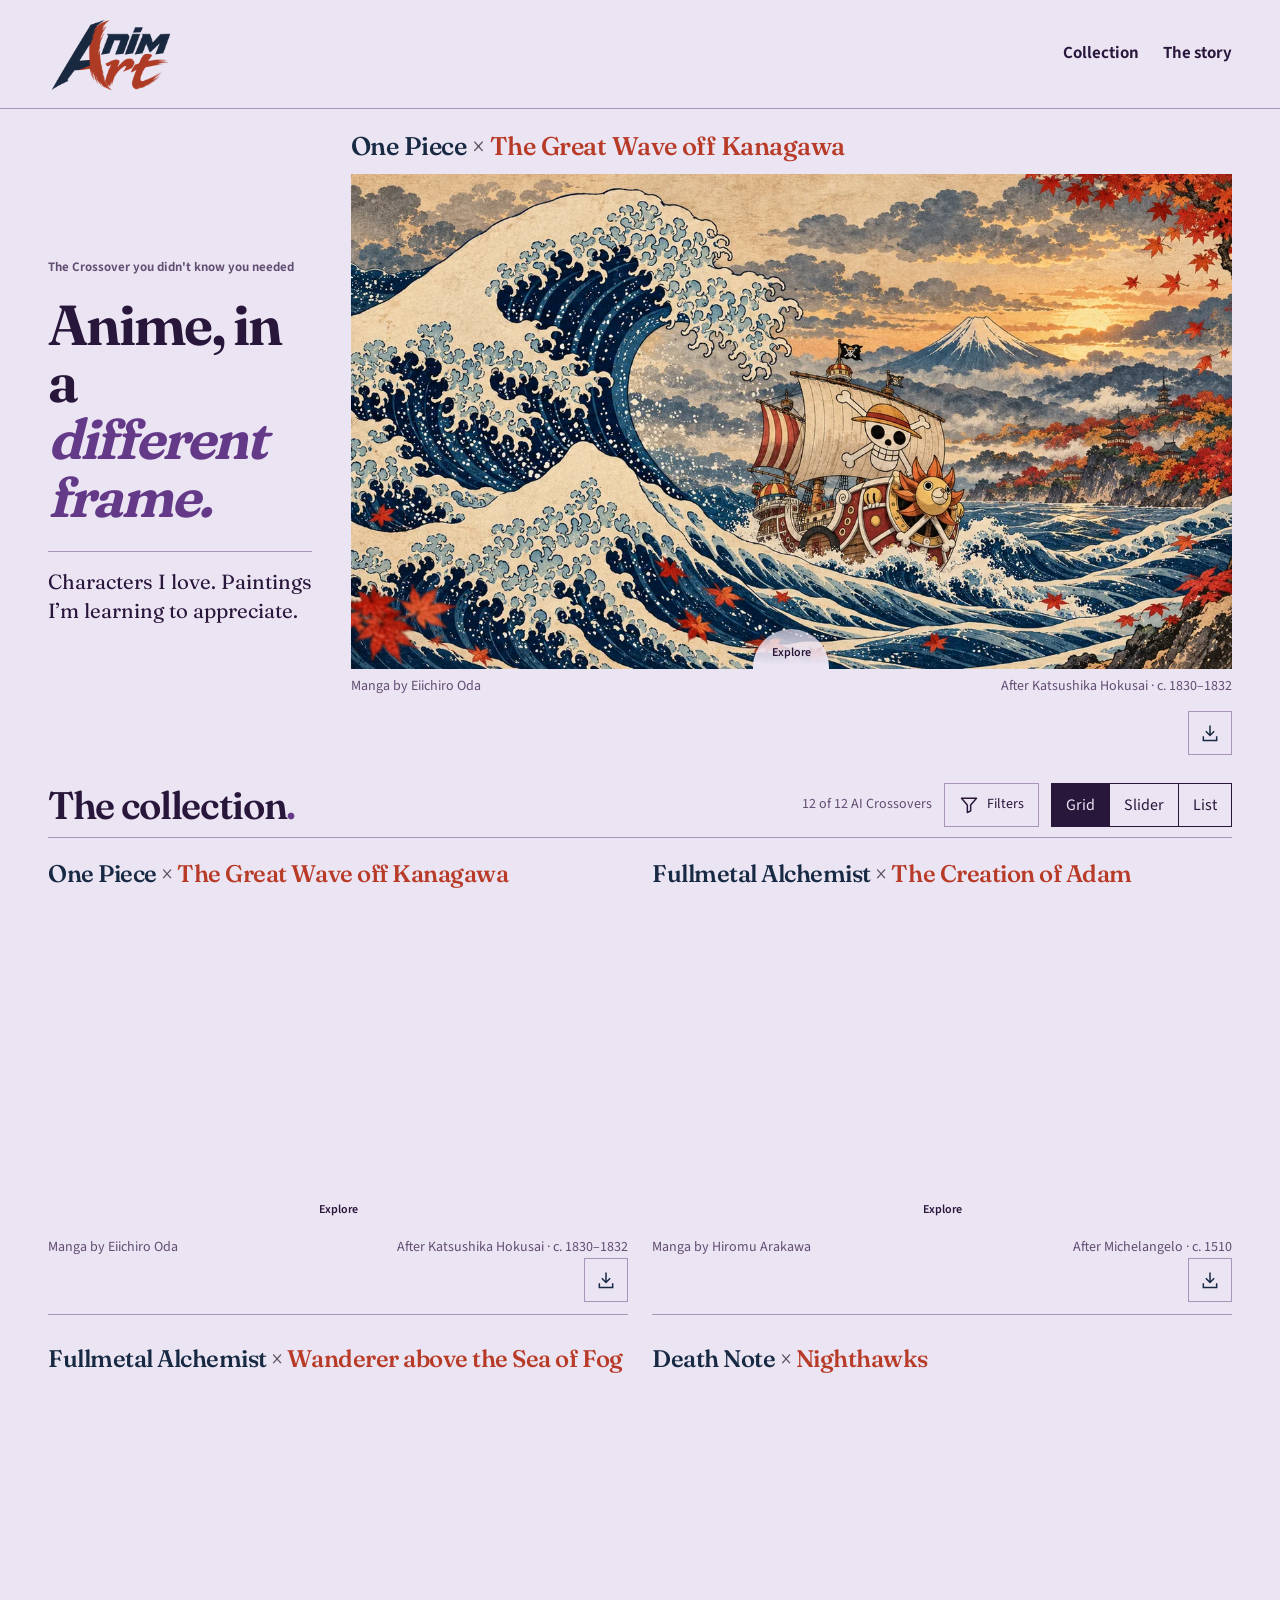
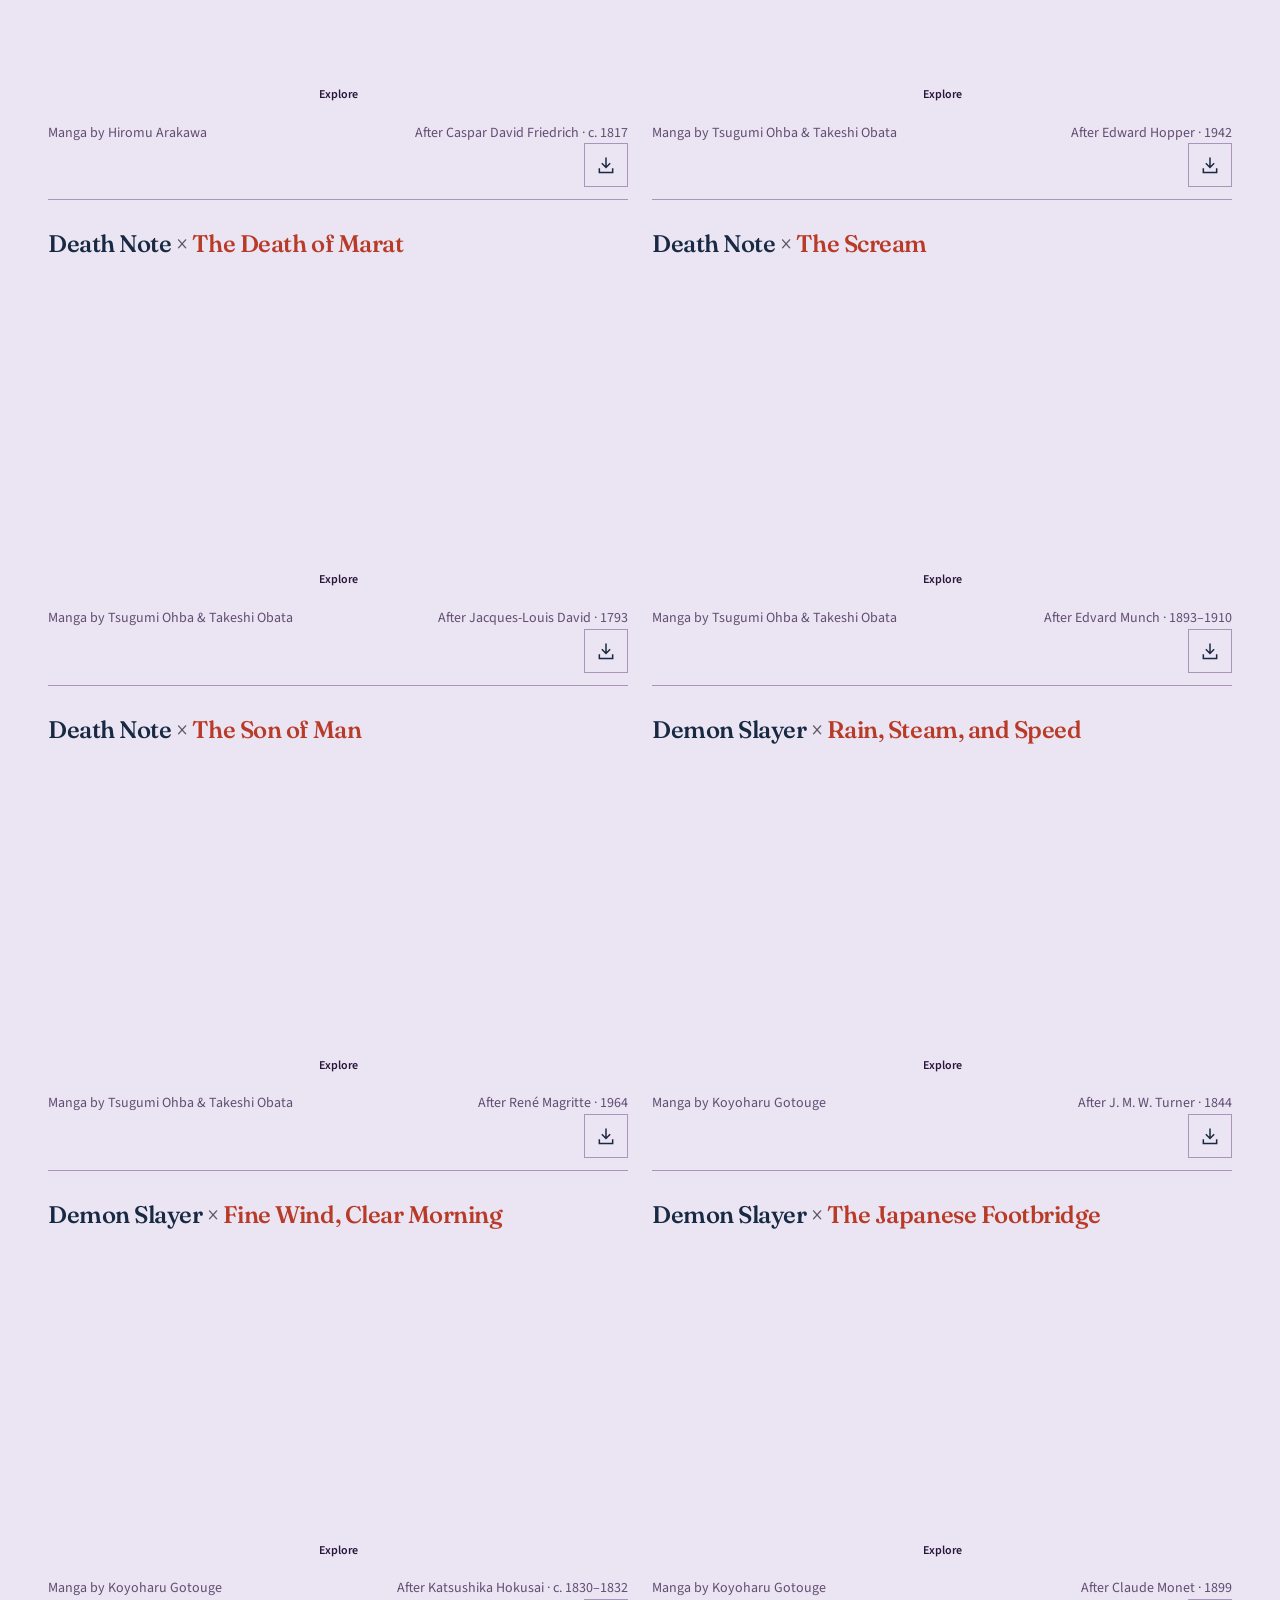
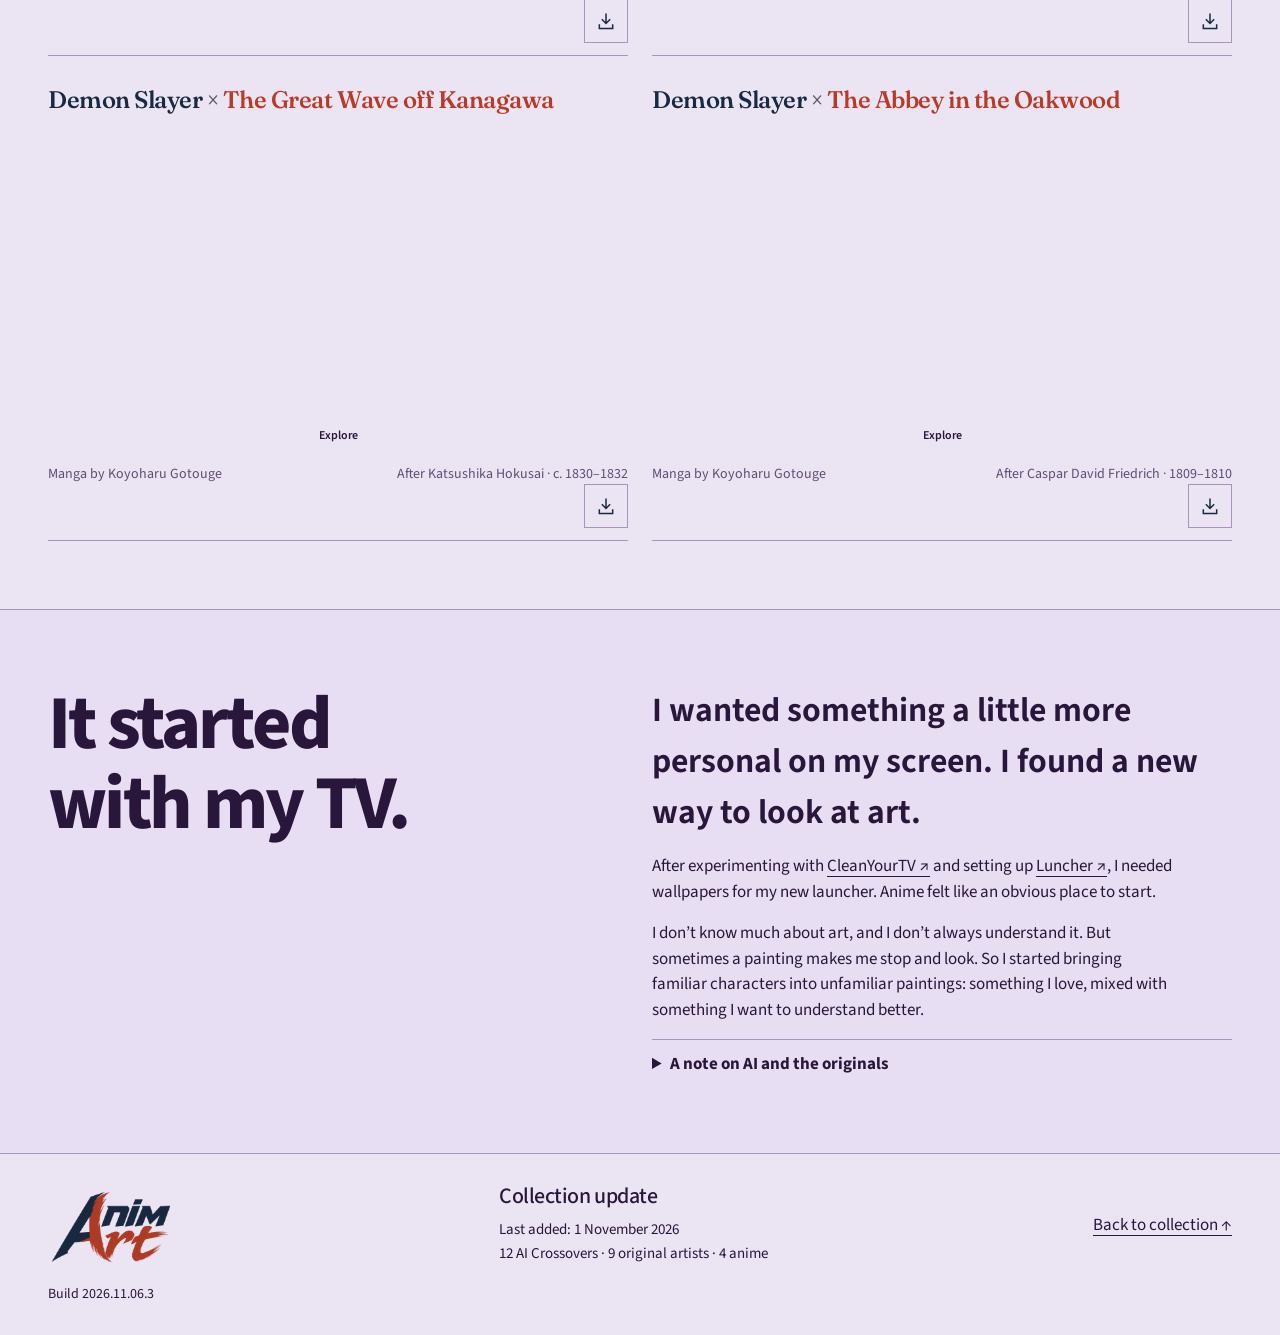
==== index.html @ 186dc038 "Add manga creator credits and unify crossover titles" ====
<!doctype html>
<html lang="en">
<meta charset="utf-8">
<meta name="viewport" content="width=device-width,initial-scale=1">
<title>Animart — Anime, in a different frame</title>
<script src="scripts/featured.js?v=2026.11.06.3"></script>
<link rel="stylesheet" href="vendor/bootstrap.min.css">
<link rel="stylesheet" href="styles/site.css?v=2026.11.06.3">
<link rel="icon" href="favicon.svg">
<meta name="theme-color" content="#29163b">
<meta name="description" content="Anime meets art: a personal collection of AI Crossovers for TV wallpapers, with original artwork comparisons and generation prompts.">
<body>
<a class="skip-link" href="#collection">Skip to collection</a>
<header class="container-fluid px-4 px-lg-5">
<a class="brand" href="#" aria-label="Animart home"><img class="brand-logo" src="Assets/branding/animart-on-light-v1.png" width="1536" height="1024" alt="Animart"></a>
<nav class="d-flex gap-4" aria-label="Main navigation">
<a href="#collection">Collection</a>
<a href="#story">The story</a>
</nav>
</header>
<main>
<section class="opening container-fluid px-4 px-lg-5" aria-labelledby="archive-title">
<div class="archive-intro">
<div>
<p class="archive-kicker">The Crossover you didn't know you needed</p>
<h1 id="archive-title">Anime, in a<br><em>different frame.</em></h1>
</div>
<p class="archive-note">Characters I love. Paintings I’m learning to appreciate.</p>
</div>
<div id="featured"></div>
</section>
<section id="collection" class="collection container-fluid px-4 px-lg-5">
<div class="collection-heading d-flex justify-content-between align-items-end flex-wrap gap-3">
<h2>The collection<span>.</span>
</h2>
<div class="gallery-toolbar d-flex justify-content-between align-items-center flex-wrap gap-3">
<p id="count" role="status" class="m-0">Loading the collection…</p>
<button class="btn btn-outline-dark" id="clear-filters" type="button" hidden>Clear filters</button>
<button type="button" class="btn mobile-filter-toggle" aria-expanded="false" aria-controls="gallery-filters" aria-label="Search and filter the collection"><svg width="20" height="20" viewBox="0 0 24 24" fill="none" stroke="currentColor" stroke-width="1.8" stroke-linecap="round" stroke-linejoin="round" aria-hidden="true"><path d="M3 4h18l-7 8v7l-4 2v-9z"/></svg><span class="filter-label">Filters</span></button>
<div class="btn-group view-switch" role="group" aria-label="Gallery view">
<button class="btn" type="button" data-view="grid" aria-pressed="true">Grid</button>
<button class="btn" type="button" data-view="slider" aria-pressed="false">Slider</button>
<button class="btn" type="button" data-view="list" aria-pressed="false">List</button>
</div>
</div>

</div>

<form id="gallery-filters" class="row g-3 filter-row" onsubmit="return false">
<div class="col-md-7">
<label class="form-label" for="search">Search the collection</label>
<input class="form-control" id="search" type="search" placeholder="A character, a painting, a feeling…">
</div>
<div class="col-md-5">
<label class="form-label" for="anime">Anime</label>
<select id="anime" class="form-select">
<option value="">All anime</option>
<option>Death Note</option>
<option>Demon Slayer</option>
<option>Fullmetal Alchemist</option>
<option>One Piece</option>
</select>
</div>
<details class="col-12 additional-filters">
<summary>More filters</summary>
<div class="row g-3 mt-1">
<div class="col-md-6">
<label class="form-label" for="artist">Artist</label>
<select class="form-select" id="artist">
<option value="">All artists</option>
</select>
</div>
<div class="col-md-6">
<label class="form-label" for="artwork">Original artwork</label>
<select class="form-select" id="artwork">
<option value="">All original artworks</option>
</select>
</div>
</div>
</details>
</form>
<div id="load-error" role="alert" hidden>
<p>The collection couldn’t load. Please try again.</p>
<button class="btn btn-outline-dark" id="retry" type="button">Try again</button>
</div>
<div id="pieces">
</div>
<noscript>
<p>Enable JavaScript to browse the collection, or <a href="Assets/">browse wallpaper files</a>.</p>
</noscript>
</section>
<section id="story" class="container-fluid px-4 px-lg-5 story">
<div class="row g-4">
<h2 class="col-lg-6">It started<br>with my TV.</h2>
<div class="col-lg-6" id="about">
<p class="lead">I wanted something a little more personal on my screen. I found a new way to look at art.</p>
          <p>After experimenting with <a href="https://cleanyour.tv/" target="_blank" rel="noopener noreferrer">CleanYourTV ↗</a> and setting up <a href="https://github.com/CVasilakis/luncher" target="_blank" rel="noopener noreferrer">Luncher ↗</a>, I needed wallpapers for my new launcher. Anime felt like an obvious place to start.</p>
          <p>I don’t know much about art, and I don’t always understand it. But sometimes a painting makes me stop and look. So I started bringing familiar characters into unfamiliar paintings: something I love, mixed with something I want to understand better.</p>
          <details>
<summary>A note on AI and the originals</summary>
<p>These wallpapers are AI-generated personal experiments. Using AI to reinterpret human-made art is controversial, and I don’t want to gloss over that. The original artworks and the people behind them are part of the story here, with credits and links to learn more.</p>
<p>This is an unofficial fan project. It isn’t affiliated with the artists’ estates, museums, anime creators, or rights holders. Image credits and source information are included with each piece.</p>
</details>
</div>
</div>
</section>
</main>
<footer class="container-fluid px-4 px-lg-5 d-flex justify-content-between flex-wrap gap-3">
<span class="brand"><img class="brand-logo" src="Assets/branding/animart-on-light-v1.png" width="1536" height="1024" alt="Animart"></span>
<section class="collection-update" aria-labelledby="collection-update-title" hidden>
<h2 id="collection-update-title">Collection update</h2>
<p id="last-added"></p>
<p id="collection-totals"></p>
</section>
<a href="#collection">Back to collection ↑</a>
<p id="site-build" class="w-100" hidden></p>
</footer>
<dialog id="crossover-dialog" aria-labelledby="crossover-title">
<div class="detail-toolbar">
<span>AI Crossover details</span>
<button class="btn" id="close-crossover" aria-label="Close AI Crossover details">Close ×</button>
</div>
<div id="crossover-content">
</div>
</dialog>
<script src="scripts/gallery.js?v=2026.11.06.3">
</script>
</body>
</html>
---- styles/site.css ----
@font-face{font-family:Fraunces;src:url(../fonts/fraunces.ttf);font-weight:100 900;font-display:swap}@font-face{font-family:Source;src:url(../fonts/source-sans-3.ttf);font-weight:200 900;font-display:swap}
:root{--paper:#ebe4f3;--ink:#29163b;--red:#633988;--bs-body-bg:var(--paper);--bs-body-color:var(--ink);--bs-body-font-family:Source,sans-serif}body{font-size:17px}a{color:inherit;text-underline-offset:5px}img{max-width:100%;display:block}::selection{background:var(--red);color:white}:focus-visible{outline:3px solid #633988;outline-offset:5px}.preview-note{background:var(--paper);padding:8px 24px;font-size:12px;letter-spacing:.08em;display:flex;justify-content:space-between}.preview-note a{letter-spacing:0}header{display:flex;justify-content:space-between;align-items:center;padding-block:22px;background:var(--ink);color:var(--paper);border-bottom:1px solid #89749d}.brand{font:650 43px/1 Source,sans-serif;text-decoration:none;letter-spacing:-.03em}.brand span{color:#e1c4ff}nav a{text-decoration:none;padding-block:10px}.opening{background:var(--ink);color:var(--paper);padding:48px 0 46px}h1,h2,h3{font-family:Source,sans-serif;font-weight:500;letter-spacing:-.035em}h1{font-size:clamp(44px,6.2vw,88px);line-height:.98;margin:0}h1 em{font-style:normal;color:#e1c4ff;font-variation-settings:'SOFT' 70,'WONK' 1}.title-row{margin-bottom:36px}.intro{max-width:340px;padding-bottom:6px}.intro p{font-size:20px;line-height:1.4}.browse{display:inline-flex;gap:40px;border-bottom:1px solid #baa7cd;text-decoration:none;padding-block:10px}.feature-image{width:100%;aspect-ratio:16/9;object-fit:contain}.opening figcaption{padding-top:13px;font-size:14px}.opening figcaption span:last-child{color:#dacbe8}.source img{width:100%;max-width:230px}.source-title{font:500 27px/1.1 Source,sans-serif;margin:20px 0 15px}.source p:not(.source-title){font-size:14px}.source p span{color:#dacbe8}.source a{font-size:15px}h2{font-size:clamp(34px,4.4vw,60px);line-height:1.05;margin:0}h2 span{color:var(--red)}.collection{padding-block:68px}.filter-row{margin-top:25px;padding-block:22px;border-block:1px solid #a995bb}.form-control,.form-select{border:1px solid #a995bb;border-radius:0;background-color:transparent;min-height:48px;font-size:17px}.form-label{font-size:14px}.piece{display:block;text-decoration:none}.piece img{aspect-ratio:16/9;width:100%;object-fit:contain}.piece h3{font-size:30px;margin:8px 0}.piece p{margin:0;font-size:15px}.piece .anime{color:var(--red);margin-top:17px;font-weight:600}.piece:hover h3{text-decoration:underline}.piece small{display:block;margin-top:12px}.detail{background:#e8def3;padding-block:65px}.detail h2{font-size:clamp(36px,4.5vw,62px)}.detail .btn{border-radius:0;background:var(--red);color:#fff;padding:15px 24px;font-size:17px}.download small{display:block;font-size:13px;margin-top:5px}.original-stage,.crossover-stage{height:340px;display:flex;align-items:center;justify-content:center}.original-stage{background:#ded1ed;padding:20px}.original-stage img{max-height:100%;object-fit:contain}.crossover-stage img{width:100%;max-height:100%;object-fit:contain}figcaption{font-size:14px;padding-top:12px}.detail h3{font-size:28px}.detail p{max-width:65ch}.credit{font-size:13px;margin-top:30px}.story{padding-block:75px}.story .lead{font:400 28px/1.4 Source,sans-serif}footer{border-top:1px solid #a995bb;padding-block:30px;align-items:center}footer p{margin:0;font-size:14px}html{scroll-behavior:smooth}@media(max-width:767px){.preview-note{font-size:10px;padding-inline:24px}.brand{font-size:33px}nav{font-size:15px}.opening{padding-top:28px}.title-row{margin-bottom:25px}.intro{max-width:none}.intro p{font-size:17px;margin-bottom:5px}.source{display:grid;grid-template-columns:110px 1fr;column-gap:20px}.source img{grid-row:1/4}.source-title{font-size:23px;margin:0 0 8px}.source p:not(.source-title){margin-bottom:8px}.opening figcaption{font-size:12px}.collection,.detail{padding-block:42px}.collection>div>p{font-size:14px;margin:0}.piece h3{font-size:27px}.original-stage,.crossover-stage{height:auto;min-height:0}.original-stage img{max-height:230px}.detail h2{margin-bottom:15px}.story{padding-block:45px}.story .lead{font-size:25px}.filter-row{padding-block:15px}.opening .intro .browse{padding-block:7px}}@media(prefers-reduced-motion:reduce){html{scroll-behavior:auto}}
/* Gallery-first layout: three genuinely different browsing modes. */
.opening{padding-block:32px}.title-row{margin-bottom:0}h1{font-size:clamp(40px,4.5vw,64px)}.collection{padding-top:38px}.collection h2{font-size:38px}.filter-row{margin-top:18px;padding-block:16px}.gallery-toolbar{padding-block:18px}.view-switch .btn{border:1px solid var(--ink);border-radius:0;min-height:44px;padding-inline:22px;color:var(--ink)}.view-switch .btn[aria-pressed=true]{background:var(--ink);color:var(--paper)}.view-switch .btn:hover{background:#e8def3;color:var(--ink)}.slider-stage{display:grid;grid-template-columns:minmax(0,3fr) minmax(230px,1fr);gap:30px}.slider-art{min-width:0;background:var(--ink);color:var(--paper);align-self:start}.slider-art>a{display:block}.slider-art img{width:100%;aspect-ratio:16/9;object-fit:contain}.slide-navigation{display:flex;justify-content:space-between;align-items:center;padding:10px 18px}.slide-navigation p{margin:0;font-variant-numeric:tabular-nums}.slide-navigation .btn{color:var(--paper);font-size:24px;min-width:48px;min-height:48px;border:1px solid #89749d;border-radius:0}.slider-caption .anime{color:var(--red);font-weight:600;margin-bottom:8px}.slider-caption h3{font-size:32px}.slider-caption>p{font-size:15px}.source-reference{display:flex;align-items:center;gap:15px;border-top:1px solid #a995bb;padding-top:16px;margin-block:20px}.source-reference img{width:100px;max-height:85px;object-fit:contain}.source-reference figcaption{font-size:13px;padding:0}.slide-download{background:var(--red);color:white;border-radius:0;padding:12px 18px;display:block}.slide-download:hover{background:var(--ink);color:white}.slide-details{display:block;font-size:14px;padding-top:15px}.gallery-grid .piece h3{font-size:26px}.list-piece{display:grid;grid-template-columns:230px minmax(0,1fr) 180px;gap:28px;padding-block:25px;border-top:1px solid #a995bb;align-items:center}.list-image img{width:100%;aspect-ratio:16/9;object-fit:contain}.list-copy .anime{color:var(--red);margin-bottom:6px;font-size:15px;font-weight:600}.list-copy h3{font-size:30px;margin-bottom:8px}.list-copy p{font-size:15px;margin-bottom:4px}.list-description{max-width:70ch}.list-action{display:flex;flex-direction:column;gap:12px;font-size:15px}.gallery-empty{padding:45px 0}.detail{margin-top:0}@media(max-width:991px){.slider-stage{grid-template-columns:minmax(0,1fr)}.slider-caption{display:grid;grid-template-columns:1fr 1fr;gap:8px 24px}.slider-caption>h3,.slider-caption>.anime,.slider-caption>p{grid-column:1}.slider-caption .source-reference{grid-column:2;grid-row:1/5;align-self:start;margin-top:0}.slider-caption .slide-download{grid-column:1}.slider-caption .slide-details{grid-column:2;align-self:center}.list-piece{grid-template-columns:180px minmax(0,1fr)}.list-action{grid-column:2;flex-direction:row}.intro{max-width:none}}@media(max-width:575px){.opening{padding-block:25px}.intro p{display:none}.intro .browse{display:none}.title-row{--bs-gutter-y:0}.collection{padding-top:28px}.collection h2{font-size:32px}.view-switch{width:100%;display:flex}.view-switch .btn{flex:1}.slider-stage{gap:20px}.slide-navigation{padding:8px 12px}.slide-navigation p{font-size:14px}.slider-caption{display:block}.slider-caption h3{font-size:29px}.source-reference{margin-block:15px!important}.slide-description{display:none}.list-piece{grid-template-columns:100px minmax(0,1fr);gap:14px;align-items:start}.list-copy h3{font-size:22px}.list-copy p{font-size:13px}.list-description{display:none}.list-action{grid-column:1/-1;justify-content:space-between;font-size:14px}.list-image{padding-top:4px}.gallery-grid .piece h3{font-size:28px}}
/* Phone gallery: a single image-led feed; metadata lives in AI Crossover details. */
.mobile-filter-toggle{display:none}.story,footer{background:var(--ink);color:var(--paper)}.story{border-top:0}footer{border-color:#89749d}footer .brand{color:var(--paper)}.story a,footer a{color:var(--paper)}.story :focus-visible,footer :focus-visible{outline-color:#e1c4ff}.gallery-mobile{display:grid;gap:22px}.mobile-crossover{display:block;text-decoration:none}.mobile-crossover img{width:100%;aspect-ratio:16/9;object-fit:contain}.mobile-caption{display:flex;justify-content:space-between;gap:12px;padding:9px 12px 0;font-size:14px;line-height:1.4}.mobile-crossover:hover .mobile-caption{text-decoration:underline}
@media(max-width:767px){
 .view-switch{display:none!important}.mobile-filter-toggle{display:inline-flex;align-items:center;min-height:44px;border:1px solid var(--ink);border-radius:0;margin-top:16px;padding-inline:14px;font-size:15px}.filter-row{display:none}.filter-row.is-open{display:flex}.gallery-toolbar{padding-block:12px;font-size:13px}.collection{padding-inline:16px!important;padding-block:24px 38px}.collection>div:first-child>p{display:none}.collection h2{font-size:30px}.gallery-mobile{margin-inline:-16px}.opening{padding-block:18px}.opening h1{font-size:36px}.opening .intro{display:none}.title-row{--bs-gutter-y:0}.story{padding-block:38px}.story h2{font-size:36px}.story .lead{font-size:23px}footer{padding-block:26px}
}
#crossover-dialog{width:min(1120px,calc(100% - 40px));max-height:calc(100dvh - 40px);padding:0 32px 32px;border:0;background:var(--paper);color:var(--ink)}#crossover-dialog::backdrop{background:rgb(28 15 42 / .78)}.detail-toolbar{position:sticky;top:0;z-index:2;background:var(--paper);display:flex;justify-content:space-between;align-items:center;padding:14px 0;border-bottom:1px solid #a995bb;margin-bottom:24px}.detail-toolbar .btn{min-height:44px;color:var(--ink)}#crossover-title{font-size:clamp(32px,4vw,52px);margin-bottom:14px}.slide-download small{display:block;font-size:13px;margin-top:5px}.compare-switch .btn{border:1px solid var(--ink);border-radius:0;color:var(--ink);min-height:44px;padding-inline:22px}.compare-switch .btn[aria-pressed=true]{background:var(--ink);color:var(--paper)}.art-comparison{display:grid;grid-template-columns:1fr 1fr;gap:24px}.art-comparison figure{min-width:0;margin:0}.art-comparison img{width:100%;height:320px;object-fit:contain;background:#e8def3}.art-comparison[data-mode=original],.art-comparison[data-mode=crossover]{grid-template-columns:1fr}.art-comparison[data-mode=original] [data-image=crossover],.art-comparison[data-mode=crossover] [data-image=original]{display:none}.art-comparison:not([data-mode=both]) img{height:min(55vh,540px)}.prompt-section,.file-options{border-block-start:1px solid #a995bb;padding-block:20px;margin-top:22px}.prompt-section summary{font:500 28px Source,sans-serif}.prompt-section summary,.file-options summary{cursor:pointer;min-height:44px}.prompt-section p{margin-top:16px;max-width:70ch}.prompt-text{white-space:pre-wrap;overflow-wrap:anywhere;line-height:1.7}.crossover-credits{margin-top:28px;border-top:1px solid #a995bb;padding-top:24px;font-size:14px}.crossover-credits h3{font-size:24px}body:has(#crossover-dialog[open]){overflow:hidden}@media(max-width:767px){#crossover-dialog{width:100%;max-height:100dvh;height:100dvh;margin:0;padding:0 16px 28px}.art-comparison{grid-template-columns:1fr;gap:18px}.art-comparison img{height:auto;max-height:40vh}.compare-switch{display:flex}.compare-switch .btn{flex:1;padding-inline:12px}.art-comparison:not([data-mode=both]) img{height:auto;max-height:55vh}}
@media(max-width:767px){#crossover-dialog{max-width:100%;max-height:100dvh;box-sizing:border-box}}
.comparison-controls{display:flex;flex-wrap:wrap;align-items:center;gap:16px 24px}.comparison-range{flex:1;min-width:180px;max-width:500px}.comparison-range input{min-height:44px;margin:0}.comparison-range input::-webkit-slider-thumb{background:var(--red)}.comparison-range input::-moz-range-thumb{background:var(--red)}.comparison-labels{display:flex;justify-content:space-between;font-size:14px}.comparison-controls>p{flex-basis:100%;font-size:14px;margin:0}.comparison-controls>.btn{min-height:44px;border-radius:0}.expand-comparison{display:block;width:100%;border:0;padding:0;background:transparent;cursor:zoom-in}.art-comparison:not([data-mode=both]) .expand-comparison{cursor:zoom-out}.expand-comparison:focus-visible{outline:3px solid var(--red);outline-offset:4px}@media(max-width:575px){.comparison-controls{gap:12px}.comparison-range{max-width:none;flex-basis:100%}}
.art-comparison{overflow:hidden}.comparison-controls .compare-switch{margin:0}.art-comparison img{transform-origin:center center}
.mobile-wipe{display:none;--reveal:50%}.wipe-frame{position:relative;aspect-ratio:4/3;background:#e8def3;isolation:isolate;overflow:hidden;touch-action:none;user-select:none;-webkit-user-select:none;cursor:ew-resize}.wipe-frame>img,.wipe-overlay,.wipe-overlay img{position:absolute;inset:0;width:100%;height:100%;object-fit:contain}.wipe-overlay{background:#e8def3;clip-path:inset(0 0 0 calc(100% - var(--reveal)))}.wipe-label{position:absolute;top:10px;background:var(--ink);color:var(--paper);padding:5px 10px;font-size:12px;pointer-events:none}.original-label{left:10px}.crossover-label{right:10px}.wipe-divider{position:absolute;left:calc(100% - var(--reveal));top:0;bottom:0;border-left:2px solid var(--paper);pointer-events:none}.wipe-divider>span{position:absolute;bottom:14px;left:-23px;width:44px;height:44px;display:grid;place-items:center;border-radius:50%;background:var(--paper);color:var(--ink);font-size:23px;box-shadow:0 2px 8px #29163b55}.wipe-input{position:absolute;inset:0;width:100%;height:100%;margin:0;opacity:0;cursor:ew-resize;direction:rtl;pointer-events:none}.wipe-frame:focus-within{outline:3px solid var(--red);outline-offset:3px}.mobile-wipe>p{font-size:13px;margin:12px 0 0}@media(max-width:767px){.has-mobile-wipe .comparison-controls,.has-mobile-wipe .art-comparison{display:none}.has-mobile-wipe .mobile-wipe{display:block;margin-block:24px}}

.skip-link{position:absolute;top:-100px;left:16px;z-index:10;background:var(--paper);color:var(--ink);padding:12px}.skip-link:focus{top:12px}.additional-filters summary{cursor:pointer;font-size:14px;min-height:44px;padding-block:10px}

.brand-logo{width:126px;height:auto}header .brand{display:block;flex-shrink:0}@media(max-width:575px){.brand-logo{width:96px}header nav{gap:16px!important;font-size:14px}}
/* Shared split download control, with native download links in the disclosure. */
.download-split{position:relative;display:flex;min-width:0;grid-column:1}
.download-split .slide-download{flex:1;min-width:0;padding:12px 8px}
.download-split .slide-download small{font-size:13px;line-height:1.4}
.download-toggle{flex:0 0 44px;border:0;border-left:1px solid #e1c4ff;border-radius:0;background:var(--red);color:white;display:grid;place-items:center;padding:0}
.download-toggle:hover,.download-toggle[aria-expanded=true]{background:var(--ink);color:white}
.download-split .btn:focus-visible{outline:3px solid var(--ink);outline-offset:3px;box-shadow:none;z-index:1}
.download-options{position:absolute;top:calc(100% + 6px);right:0;z-index:3;width:max(100%,250px);max-width:calc(100vw - 32px);background:var(--paper);border:1px solid #a995bb;padding:4px}
.download-options a{display:block;padding:10px 12px;text-decoration:none;min-height:44px}
.download-options a:hover,.download-options a:focus-visible{background:var(--ink);color:var(--paper)}
.download-options small{display:block;font-size:13px;font-variant-numeric:tabular-nums}

.collection-update h2{font-size:22px;margin-bottom:10px;letter-spacing:-.02em}.collection-update p{font-size:15px;line-height:1.6}.interesting-links{margin-top:28px;border-top:1px solid #a995bb;padding-top:24px}.interesting-links h3{font-size:28px;margin-bottom:12px}.interesting-links ul{list-style:none;padding:0;margin:0;display:flex;flex-wrap:wrap;gap:8px 24px}.interesting-links a{display:inline-block;padding-block:8px;overflow-wrap:anywhere}@media(max-width:767px){.collection-update{flex-basis:100%}.interesting-links ul{display:block}}

.interesting-links ul{display:block;list-style:disc;padding-left:22px}.interesting-links li:only-child{list-style:none;margin-left:-22px}.prompt-section h3{font-size:28px}.prompt-preview{white-space:pre-wrap;overflow:hidden;line-height:1.7;max-height:5.1em;mask-image:linear-gradient(to bottom,#000 45%,transparent 100%)}.prompt-toggle{display:block;border:0;border-bottom:1px solid currentColor;background:transparent;color:var(--ink);padding:10px 0;min-height:44px;font:inherit;text-align:left;cursor:pointer}.prompt-toggle:hover{color:var(--red)}

/* Collection: expressive publication scale, quiet controls, uncropped images. */
.collection-heading{padding-bottom:24px;border-bottom:2px solid var(--ink)}
.collection .collection-heading h2{font-size:clamp(42px,5.4vw,76px);line-height:1;letter-spacing:-.035em}
.collection-heading>p{margin:0 0 4px;max-width:26ch;font-size:16px;text-wrap:balance}
.collection .filter-row{margin-top:0;border-top:0;padding-block:16px 8px}
.collection .form-label{font-weight:600}
.collection .form-control,.collection .form-select{border-color:var(--ink);caret-color:var(--red)}
.collection .form-control:focus,.collection .form-select:focus{border-color:var(--red);box-shadow:none;outline:2px solid var(--red);outline-offset:2px}
.collection .gallery-toolbar{padding-block:16px 24px}
.collection #count{font-weight:600;font-variant-numeric:tabular-nums}
.collection .slider-caption h3{font-size:clamp(32px,3.3vw,48px);line-height:1.35;margin-bottom:16px;text-wrap:balance}
.collection .slider-caption .anime{margin-bottom:12px}
.collection .slide-navigation{padding:8px 16px}
.collection .slide-navigation .btn{border-color:var(--ink)}
.collection .slide-navigation .btn:hover{background:var(--paper);color:var(--ink)}
.collection .slide-navigation .btn:focus-visible{outline-color:var(--paper);box-shadow:none}
.collection .gallery-grid>.row{--bs-gutter-x:32px;--bs-gutter-y:40px}
.collection .gallery-grid .piece-copy{padding-top:4px}
.collection .gallery-grid .piece h3{font-size:clamp(28px,2.7vw,40px);line-height:1.35;text-wrap:balance}
.collection .piece small{display:inline-block;margin-top:16px;border-bottom:1px solid var(--ink);padding-bottom:5px}
.collection .list-piece{grid-template-columns:minmax(230px,36%) minmax(0,1fr) 160px;gap:32px;padding-block:32px;border-color:var(--ink)}
.collection .list-copy h3{font-size:clamp(30px,3vw,44px);line-height:1.35;text-wrap:balance}
.collection .list-description{max-width:55ch}
@media(min-width:992px){
 .collection .filter-row{display:grid;grid-template-columns:minmax(0,1.4fr) minmax(0,1fr) minmax(120px,.45fr);align-items:end;column-gap:24px;margin-inline:0;padding-block:18px}
 .collection .filter-row>div,.collection .additional-filters{width:auto;padding:0;margin:0}
 .collection .additional-filters summary{padding-block:12px}
 .collection .additional-filters[open]{grid-column:1/-1}
 .collection .additional-filters[open] summary{padding-block:4px}
 .collection .slider-stage{gap:36px}
 .collection .gallery-grid>.row>article{width:50%}
}
@media(min-width:768px) and (max-width:991px){
 .collection .list-piece{grid-template-columns:36% minmax(0,1fr);gap:20px}
}
@media(max-width:767px){
 .collection .collection-heading{padding-bottom:18px}
 .collection .collection-heading h2{font-size:clamp(38px,9.5vw,60px)}
 .collection .mobile-filter-toggle{margin-top:14px;background:var(--ink);color:var(--paper)}
 .collection .mobile-filter-toggle[aria-expanded=true]{background:var(--paper);color:var(--ink)}
 .collection .gallery-toolbar{padding-block:14px 20px}
 .collection .gallery-mobile{gap:32px}
 .collection .mobile-caption{padding:14px 16px 0;font:500 23px/1.2 Source,sans-serif;letter-spacing:-.025em;gap:20px}
 .collection .mobile-caption>span:last-child{color:var(--red);flex-shrink:0}
}

/* A print passes across the frame only when the visitor changes slides. */
.collection .slider-art>a{position:relative;isolation:isolate}
.collection .slider-art .slide-outgoing{position:absolute;inset:0;pointer-events:none}
.collection .browse-hint{font-size:14px;margin:8px 0 0}
@media(prefers-reduced-motion:no-preference){
 .collection .piece small,.collection .slide-details{transition:color 140ms ease-out}
 .collection .piece:hover small,.collection .piece:focus-visible small,.collection .slide-details:hover{color:var(--red)}
}

/* Cel Archive */
header, .opening { background: var(--paper); color: var(--ink); }
header { border-color: #a995bb; padding-block: 12px; }
.brand { font-size: clamp(28px, 3vw, 40px); font-weight: 800; }
header nav a:hover, .featured-details:hover { text-decoration: underline; }
main > .opening { padding-block: 16px 0; }
#archive-title { font-size: 16px; letter-spacing: 0; line-height: 1.3; margin-bottom: 14px; }
.featured-layout { display: grid; grid-template-columns: minmax(0, 3fr) minmax(230px, 1fr); gap: clamp(18px, 2.4vw, 36px); }
.featured-image { display: block; align-self: start; }
.featured-image img { width: 100%; height: auto; aspect-ratio: 16 / 9; object-fit: contain; }
.featured-caption { padding-block: 8px; }
.featured-caption h2 { font-size: clamp(26px, 3vw, 48px); font-weight: 750; line-height: 1; margin-block: 4px 12px; }
.featured-label { font-size: 14px; font-weight: 650; border-bottom: 1px solid #a995bb; padding-bottom: 10px; }
.featured-caption .anime { color: var(--red); font-weight: 650; margin-bottom: 0; }
.featured-actions { display: flex; flex-wrap: wrap; align-items: center; gap: 8px 16px; }
.featured-actions .slide-download { text-align: left; }
.featured-actions .download-toggle { background: var(--red); color: white; border-radius: 0; }
.featured-details { display: inline-flex; align-items: center; min-height: 44px; font-weight: 650; text-decoration: none; }
.collection h2, .collection .piece h3, .story h2 { font-weight: 750; }
@media (max-width: 767px) {
  .featured-layout { display: block; }
  .featured-caption { padding-block: 12px; }
  .featured-caption h2 { margin-bottom: 4px; }
  .featured-caption > p:not(.anime) { margin-bottom: 8px; }
  .gallery-mobile .mobile-caption { display: grid; gap: 8px; }
  .mobile-caption .anime, .mobile-caption h3, .mobile-caption p { margin: 0; }
  .mobile-caption h3 { font-weight: 750; }
  .mobile-caption .anime { font-size: 14px; color: var(--red); }
}

:root { --archive-rule: #a995bb; --archive-panel: #e8def3; --archive-muted: #614e72; }
.brand { line-height: 1.15; letter-spacing: -.035em; }
header nav a { font-weight: 650; }
main > .opening { padding-block: 20px 0; }
#archive-title { color: var(--archive-muted); font-weight: 650; }
.featured-label { color: var(--archive-muted); }
.featured-caption > p { max-width: 44ch; }
.featured-details { padding-inline: 12px; border: 1px solid var(--archive-rule); }
.collection .collection-heading { border-bottom: 1px solid var(--archive-rule); padding-bottom: 14px; }
.collection .collection-heading h2 { font-size: clamp(32px, 4vw, 52px); }
.collection-heading > p, .collection #count { color: var(--archive-muted); }
.collection .form-control, .collection .form-select { border-color: var(--archive-rule); background-color: #faf7fd; }
.collection .additional-filters summary { width: fit-content; cursor: pointer; font-weight: 650; }
.collection .gallery-toolbar { border-bottom: 1px solid var(--archive-rule); margin-bottom: 20px; }
.collection .gallery-grid > .row { --bs-gutter-x: 24px; --bs-gutter-y: 28px; }
.collection .gallery-grid .piece { border-bottom: 1px solid var(--archive-rule); padding-bottom: 12px; height: 100%; }
.collection .gallery-grid .piece h3 { font-size: clamp(21px, 2vw, 30px); }
.collection .piece .anime { margin-top: 9px; font-size: 14px; }
.collection .piece small { margin-top: 8px; }
.collection .mobile-caption { border-bottom: 1px solid var(--archive-rule); padding-bottom: 16px; }
.collection .mobile-caption h3 { font-size: 24px; line-height: 1.1; }
.btn-outline-dark { --bs-btn-color: var(--ink); --bs-btn-border-color: var(--archive-rule); --bs-btn-hover-bg: var(--ink); --bs-btn-hover-border-color: var(--ink); border-radius: 0; }
#crossover-dialog { border: 1px solid var(--archive-rule); }
.detail-toolbar { font-weight: 700; }
.detail-toolbar .btn { border: 1px solid var(--archive-rule); border-radius: 0; }
.detail-toolbar .btn:hover, .compare-switch .btn:not([aria-pressed=true]):hover { background: var(--archive-panel); }
#crossover-title { font-family: Fraunces, serif; font-weight: 550; line-height: 1.35; }
#crossover-content h3 { font-weight: 700; }
#crossover-content figcaption { color: var(--archive-muted); font-weight: 650; }
#comparison-hint { color: var(--archive-muted); }
.prompt-section { background: var(--archive-panel); padding-inline: clamp(14px, 3vw, 28px); }
.prompt-toggle { font-weight: 700; }
.story { background: var(--archive-panel); color: var(--ink); border-top: 1px solid var(--archive-rule); }
.story h2 { font-size: clamp(40px, 6vw, 76px); }
.story .lead { font-size: clamp(23px, 3vw, 34px); font-weight: 650; line-height: 1.5; }
.story p { max-width: 65ch; }
.story a, footer a { color: inherit; }
.story details { border-top: 1px solid var(--archive-rule); padding-top: 12px; }
.story summary { font-weight: 700; cursor: pointer; }
.story :focus-visible, footer :focus-visible { outline-color: var(--red); }
footer { background: var(--paper); color: var(--ink); border-color: var(--archive-rule); }
footer .brand { color: var(--ink); }
@media (max-width: 767px) {
  header nav { gap: 12px !important; }
  .featured-caption > p:not(.featured-label):not(.anime) { margin-bottom: 10px; }
  .collection .gallery-toolbar { padding-block: 10px; }
  #crossover-dialog { border: 0; }
}

@media (max-width: 767px) {
  .featured-caption h2, .collection .mobile-caption h3 {
    font-size: 24px;
    font-weight: 750;
    line-height: 1.1;
    margin-block: 2px 4px;
  }
  .featured-caption .anime, .collection .mobile-caption .anime {
    font-size: 14px;
    font-weight: 650;
  }
  .featured-actions { gap: 6px 10px; }
  .featured-actions .slide-download {
    display: grid;
    align-content: center;
    min-height: 44px;
    padding: 4px 8px;
    font-size: 14px;
    line-height: 1.2;
  }
  .featured-actions .slide-download small {
    margin-top: 2px;
    font-size: 11px;
    line-height: 1.2;
  }
  .featured-actions .download-toggle { min-width: 44px; padding: 4px; }
  .featured-actions .featured-details {
    border: 0;
    padding-inline: 6px;
    font-size: 14px;
    text-decoration: underline;
    text-underline-offset: 3px;
  }
}

.archive-intro {
  display: grid;
  grid-template-columns: minmax(0, 3fr) minmax(230px, 1fr);
  align-items: end;
  gap: 12px clamp(18px, 2.4vw, 36px);
  padding-block: clamp(8px, 2vw, 28px) clamp(16px, 2.4vw, 32px);
}
.archive-kicker {
  margin: 0 0 10px;
  color: var(--archive-muted);
  font-size: 14px;
  font-weight: 650;
}
#archive-title {
  margin: 0;
  color: var(--ink);
  font: 650 clamp(38px, 5vw, 72px)/.98 Fraunces, serif;
  letter-spacing: -.035em;
}
#archive-title em { color: var(--red); font-style: italic; }
.archive-note {
  max-width: 27ch;
  margin: 0;
  border-top: 1px solid var(--archive-rule);
  padding-top: 10px;
  font-size: clamp(16px, 1.5vw, 21px);
  line-height: 1.25;
}
@media (max-width: 767px) {
  .archive-intro { grid-template-columns: minmax(0, 1fr); }
  .archive-note { max-width: 34ch; border: 0; padding-top: 0; }
}

/* Keep the personal invitation and catalogue close to their images. */
main > .opening { padding-top: 10px; }
.archive-intro { padding-block: 4px 18px; }
#archive-title { font-size: clamp(38px, 4vw, 56px); }
.archive-kicker { margin-bottom: 6px; }
.featured-caption > p:not(.featured-label):not(.anime) { font-size: 16px; line-height: 1.4; }
.featured-actions { margin-top: 16px; }
.collection { padding-top: 28px; }
.collection .collection-heading { align-items: center !important; padding-bottom: 10px; }
.collection .collection-heading h2 { font-size: clamp(30px, 3vw, 40px); }
.collection .collection-heading .gallery-toolbar {
  padding: 0;
  margin: 0;
  border: 0;
  gap: 12px !important;
}
.collection #count { font-size: 14px; font-weight: 400; }
.collection .filter-row { --bs-gutter-y: 8px; padding-block: 8px 12px; margin-bottom: 16px; }
.collection .form-label { font-size: 13px; margin-bottom: 4px; }
.collection .additional-filters { font-size: 14px; }
.collection .view-switch .btn { padding-inline: 14px; }
@media (max-width: 767px) {
  .archive-intro { gap: 8px; padding-bottom: 16px; }
  .archive-note { font-size: 16px; }
  .featured-label { font-size: 12px; padding-bottom: 6px; }
  .featured-actions { margin-top: 8px; }
  .collection .mobile-caption p:not(.anime) { font-size: 15px; line-height: 1.4; font-weight: 400; }
  .collection .collection-heading { gap: 8px !important; }
  .collection .mobile-filter-toggle { margin-block: 10px 16px; }
  .collection .filter-row { margin-bottom: 12px; }
}

/* Personal introduction alongside the first print. */
main > .opening {
  display: grid;
  grid-template-columns: minmax(230px, .9fr) minmax(0, 3fr);
  gap: clamp(24px, 3vw, 48px);
  align-items: center;
  padding-block: 20px 0;
}
.archive-intro { display: block; padding: 0; }
#archive-title { font-size: clamp(40px, 4.4vw, 68px); line-height: 1.02; }
.archive-kicker { font-size: 13px; margin-bottom: 18px; }
.archive-note {
  margin-top: 26px;
  padding-top: 16px;
  font-family: Fraunces, serif;
  font-size: clamp(18px, 1.6vw, 24px);
  line-height: 1.4;
}
.featured-layout { display: block; }
.featured-caption {
  display: flex;
  align-items: center;
  flex-wrap: wrap;
  gap: 4px 12px;
  padding-block: 12px 0;
}
.featured-caption .featured-label { display: none; }
.featured-caption .anime, .featured-caption h2,
.featured-caption > p:not(.featured-label):not(.anime) { margin: 0; }
.featured-caption h2 { font: 550 20px/1.35 Fraunces, serif; }
.featured-caption .anime { font-size: 14px; }
.featured-caption > p:not(.featured-label):not(.anime) { font-size: 14px; }
.featured-caption .featured-actions { margin: 0 0 0 auto; }
.featured-caption .slide-download { font-size: 14px; padding: 5px 10px; min-height: 44px; }
.featured-caption .slide-download small { font-size: 11px; }
.featured-caption .featured-details { font-size: 14px; }
.collection .collection-heading h2 { font-family: Fraunces, serif; font-weight: 600; }
.collection .mobile-filter-toggle {
  display: inline-flex;
  align-items: center;
  min-height: 44px;
  margin: 0;
  padding: 6px 14px;
  border: 1px solid var(--archive-rule);
  border-radius: 0;
  background: transparent;
  color: var(--ink);
  font-size: 14px;
}
.collection .filter-row { display: none; }
.collection .filter-row.is-open { display: flex; }
.collection .collection-heading { margin-bottom: 20px; }
.collection .gallery-grid .piece h3 { font-family: Fraunces, serif; font-size: 24px; font-weight: 550; }
@media (max-width: 991px) {
  main > .opening { grid-template-columns: minmax(0, 1fr); gap: 16px; }
  .archive-intro { display: grid; grid-template-columns: 1fr 1fr; align-items: end; gap: 24px; }
  #archive-title { font-size: 42px; }
  .archive-note { margin: 0; }
}
@media (max-width: 767px) {
  .archive-intro { display: block; }
  #archive-title { font-size: 38px; }
  .archive-kicker { margin-bottom: 8px; }
  .archive-note { margin-top: 10px; padding: 0; font-size: 17px; max-width: 34ch; }
  .featured-caption { gap: 4px 10px; }
  .featured-caption h2 { flex-basis: 100%; font-size: 24px; }
  .featured-caption .featured-actions { margin: 8px 0 0; flex-basis: 100%; }
  .collection .mobile-caption h3 { font-family: Fraunces, serif; font-weight: 550; }
  .collection .collection-heading .gallery-toolbar { flex: 1; }
  .collection .collection-heading { margin-bottom: 16px; }
}

.collection .mobile-filter-toggle { gap: 8px; justify-content: center; }
@media (max-width: 767px) {
  .collection .mobile-filter-toggle { width: 44px; height: 44px; padding: 10px; flex-shrink: 0; }
  .mobile-filter-toggle .filter-label { display: none; }
  .download-split { flex-wrap: wrap; }
  .download-options {
    position: static;
    flex: 0 0 100%;
    width: 100%;
    min-width: 0;
    max-width: 100%;
    margin-top: 6px;
    text-align: left;
    overflow-wrap: anywhere;
  }
  .download-options a { font-size: 14px; line-height: 1.4; }
}

.preview-link { position: relative; display: block; }
.explore-orb {
  position: absolute;
  left: 50%;
  bottom: 12px;
  transform: translateX(-50%);
  width: 58px;
  height: 58px;
  border-radius: 50%;
  display: grid;
  place-items: center;
  background: rgb(235 228 243 / .82);
  color: #29163b;
  border: 1px solid rgb(255 255 255 / .45);
  font: 600 12px/1 Source, sans-serif;
  pointer-events: none;
  z-index: 1;
}
.preview-link:hover .explore-orb,
.preview-link:focus-visible .explore-orb { background: rgb(235 228 243 / .95); }
.crossover-title { color: inherit; text-decoration: none; text-underline-offset: 4px; }
.crossover-title:hover, .crossover-title:focus-visible, .crossover-title:active { text-decoration: underline; }
.collection .piece:hover h3 { text-decoration: none; }
@media (max-width: 767px) {
  .explore-orb { width: 48px; height: 48px; bottom: 8px; font-size: 11px; }
}

/* A thumb tab joins the preview to its caption surface. */
.preview-link .explore-orb {
  bottom: 0;
  width: 76px;
  height: 40px;
  padding-top: 7px;
  border: 0;
  border-radius: 38px 38px 0 0;
  background: linear-gradient(to bottom, rgb(235 228 243 / .68), var(--paper) 90%);
}
.preview-link:hover .explore-orb,
.preview-link:focus-visible .explore-orb {
  background: linear-gradient(to bottom, rgb(235 228 243 / .88), var(--paper) 90%);
}
@media (max-width: 767px) {
  .preview-link .explore-orb { width: 68px; height: 36px; padding-top: 6px; }
}

.featured-layout > h2,
.collection .piece > h3,
.gallery-mobile > article > h3,
.slider-art > h3 {
  margin: 0 0 10px;
  font: 550 clamp(20px, 2vw, 28px)/1.35 Fraunces, serif;
  letter-spacing: -.02em;
  text-align: left;
}
.featured-caption, .gallery-mobile .mobile-caption { display: flex; flex-direction: column; align-items: stretch; }
.artist-credit,
.featured-caption > .artist-credit,
.collection .piece-copy > .artist-credit,
.collection .mobile-caption > .artist-credit {
  width: 100%;
  margin: 8px 0 0;
  font: 400 14px/1.4 Source, sans-serif;
  text-align: right;
  color: var(--archive-muted);
}
.featured-caption { padding-top: 0; }
.featured-caption .featured-actions { margin: 10px 0 0; align-self: flex-end; }
.gallery-mobile > article > h3 { padding-inline: 16px; }
.collection .mobile-caption { padding-top: 0; }
.slider-art > h3 { padding: 12px; }
@media (max-width: 767px) {
  .featured-layout > h2, .gallery-mobile > article > h3 { font-size: 22px; }
  .featured-caption .featured-actions { flex-basis: auto; }
}

:root { --brand-anime: #182a43; --brand-art: #b83b28; }
:is(.crossover-title, #crossover-title) .title-anime { color: var(--brand-anime); }
:is(.crossover-title, #crossover-title) .title-cross { color: #5d5862; }
:is(.crossover-title, #crossover-title) .title-art { color: var(--brand-art); }

.featured-caption > .artist-credit { max-width: none; align-self: stretch; }
.download-picker { width: 100%; color: var(--ink); text-align: left; }
.download-picker > summary {
  display: grid;
  place-items: center;
  width: 44px;
  height: 44px;
  margin-left: auto;
  cursor: pointer;
  list-style: none;
  border: 1px solid var(--archive-rule);
}
.download-picker > summary::-webkit-details-marker { display: none; }
.download-picker > summary:hover, .download-picker[open] > summary { background: var(--archive-panel); }
.download-panel {
  margin-top: 10px;
  padding: 18px;
  background: var(--archive-panel);
  border: 1px solid var(--archive-rule);
}
.download-panel > h3 { font: 650 20px/1.2 Source, sans-serif !important; margin: 0 0 8px !important; }
.download-panel p { font: 400 14px/1.4 Source, sans-serif !important; margin: 0 0 12px !important; text-align: left; }
.download-group + .download-group { margin-top: 20px; }
.download-group .download-group-title { font: 700 16px/1.3 Source, sans-serif; margin-bottom: 4px; }
.download-file { display: flex; justify-content: space-between; gap: 12px; padding: 12px 0; border-top: 1px solid var(--archive-rule); text-decoration: none; font: 400 14px/1.4 Source, sans-serif; }
.download-file:hover { text-decoration: underline; }
.download-file small { display: block !important; border: 0 !important; margin: 2px 0 0 !important; padding: 0 !important; font-size: 12px; }
.featured-caption .featured-actions, .mobile-caption .featured-actions { width: 100%; }

.download-panel {
  position: fixed;
  z-index: 20;
  box-sizing: border-box;
  margin: 0;
  padding: 20px 24px;
  overflow-y: auto;
  overscroll-behavior: contain;
  border-radius: 14px;
  background: var(--paper);
  box-shadow: none;
}
.download-group .download-group-title {
  color: var(--archive-muted);
  font-size: 13px;
  font-weight: 650;
}
.download-group > p { font-size: 12px !important; margin-bottom: 8px !important; }
.download-file { align-items: center; border: 0; padding: 10px 0; min-height: 44px; }
.download-file > span:last-child { white-space: nowrap; font-variant-numeric: tabular-nums; font-weight: 650; }
.download-group + .download-group { border-top: 1px solid var(--archive-rule); padding-top: 16px; margin-top: 12px; }

.download-panel { padding: 14px 16px; background: #fffaf4; border-color: #c7b7a9; }
.download-group .download-group-title { color: var(--brand-art); margin: 0 0 4px; }
.download-file { color: var(--brand-anime); padding: 8px 6px; border-radius: 4px; }
.download-file:hover, .download-file:focus-visible { background: #f5e5db; }
.download-group + .download-group { border-color: #d8c9bc; padding-top: 10px; margin-top: 6px; }
.download-picker > summary { color: var(--brand-anime); }
.download-picker[open] > summary { background: var(--brand-anime); color: #fffaf4; border-color: var(--brand-anime); }

/* Both source creators share a byline beneath the AI Crossover. */
.crossover-byline { display: flex; flex-wrap: wrap; gap: 0 16px; width: 100%; }
.crossover-byline > .artist-credit { flex: 1 1 180px; width: auto; }
.collection .piece-copy .crossover-byline > .artist-credit { margin: 8px 0 0; font: 400 14px/1.4 Source, sans-serif; }
.crossover-byline > .manga-credit, .list-preview > .manga-credit { text-align: left; }
.slider-art > .crossover-byline { background: var(--paper); padding: 0 12px 10px; }
.list-preview { min-width: 0; }
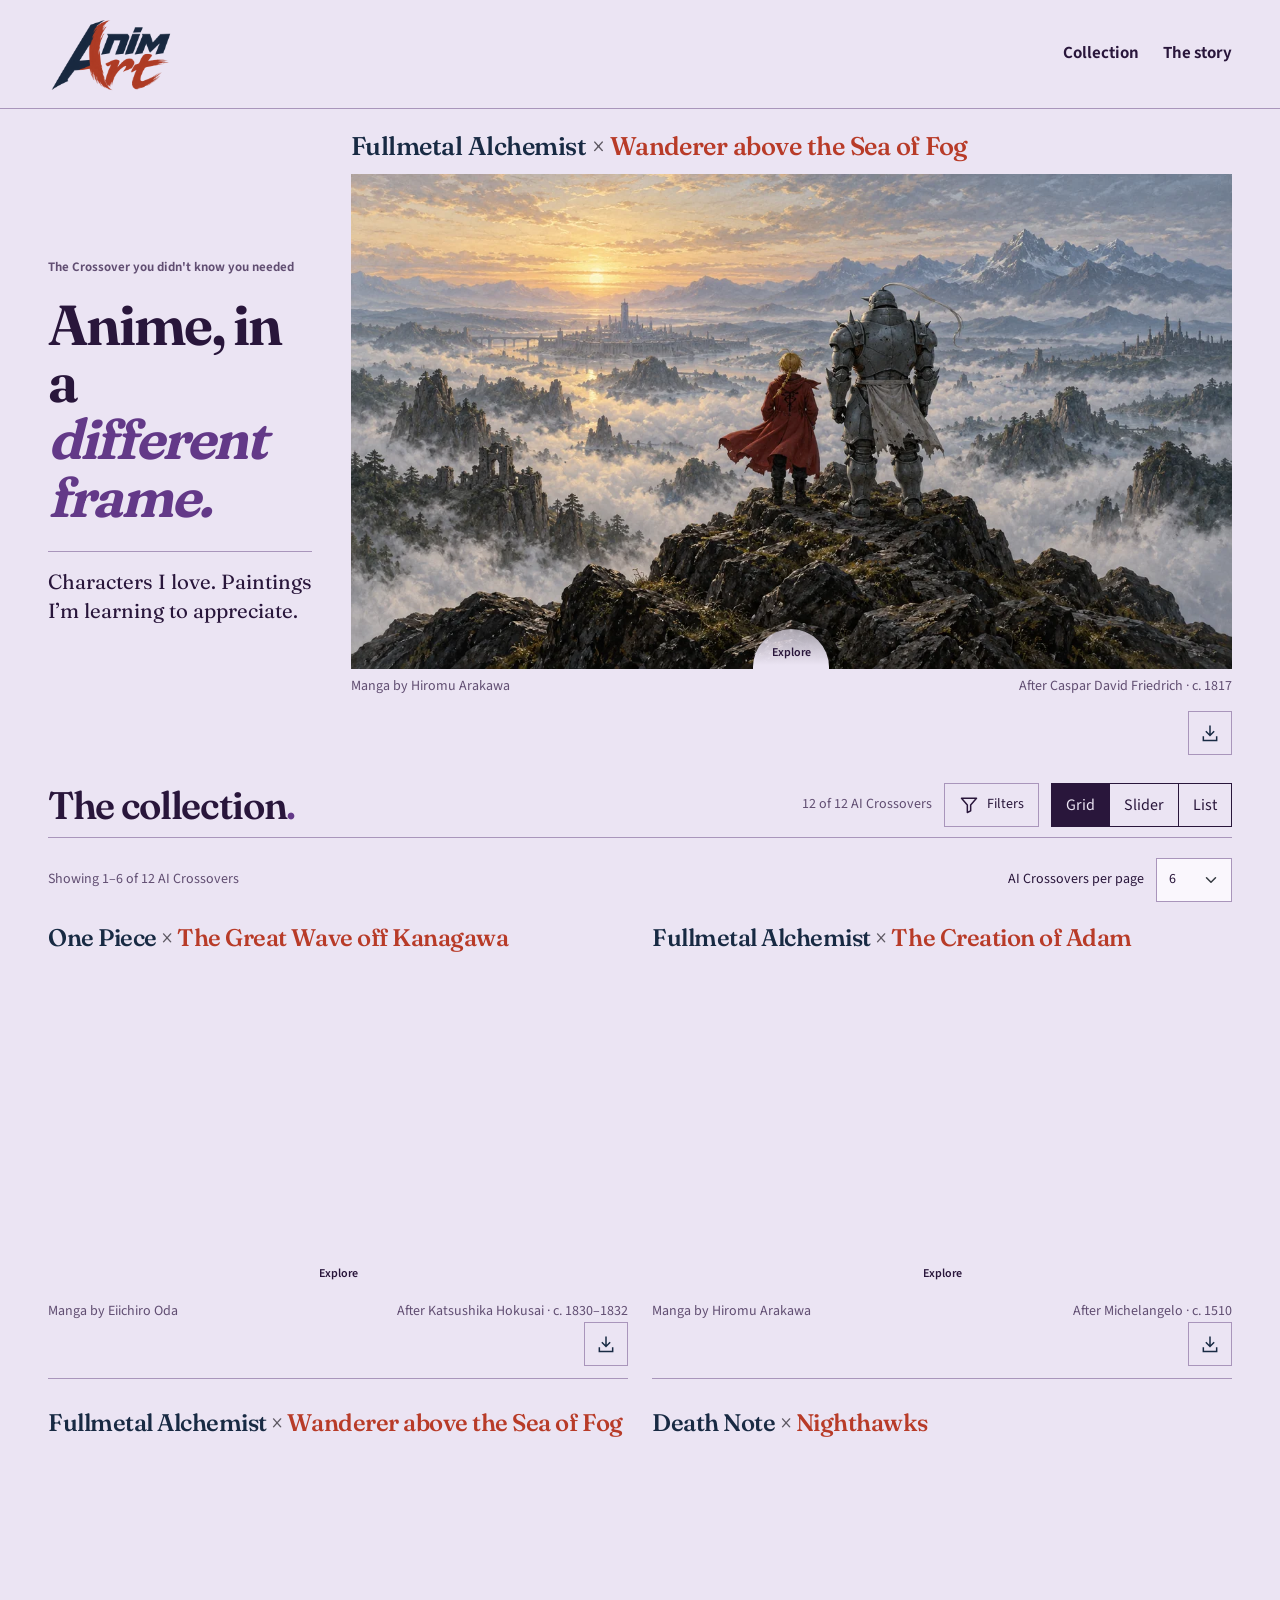
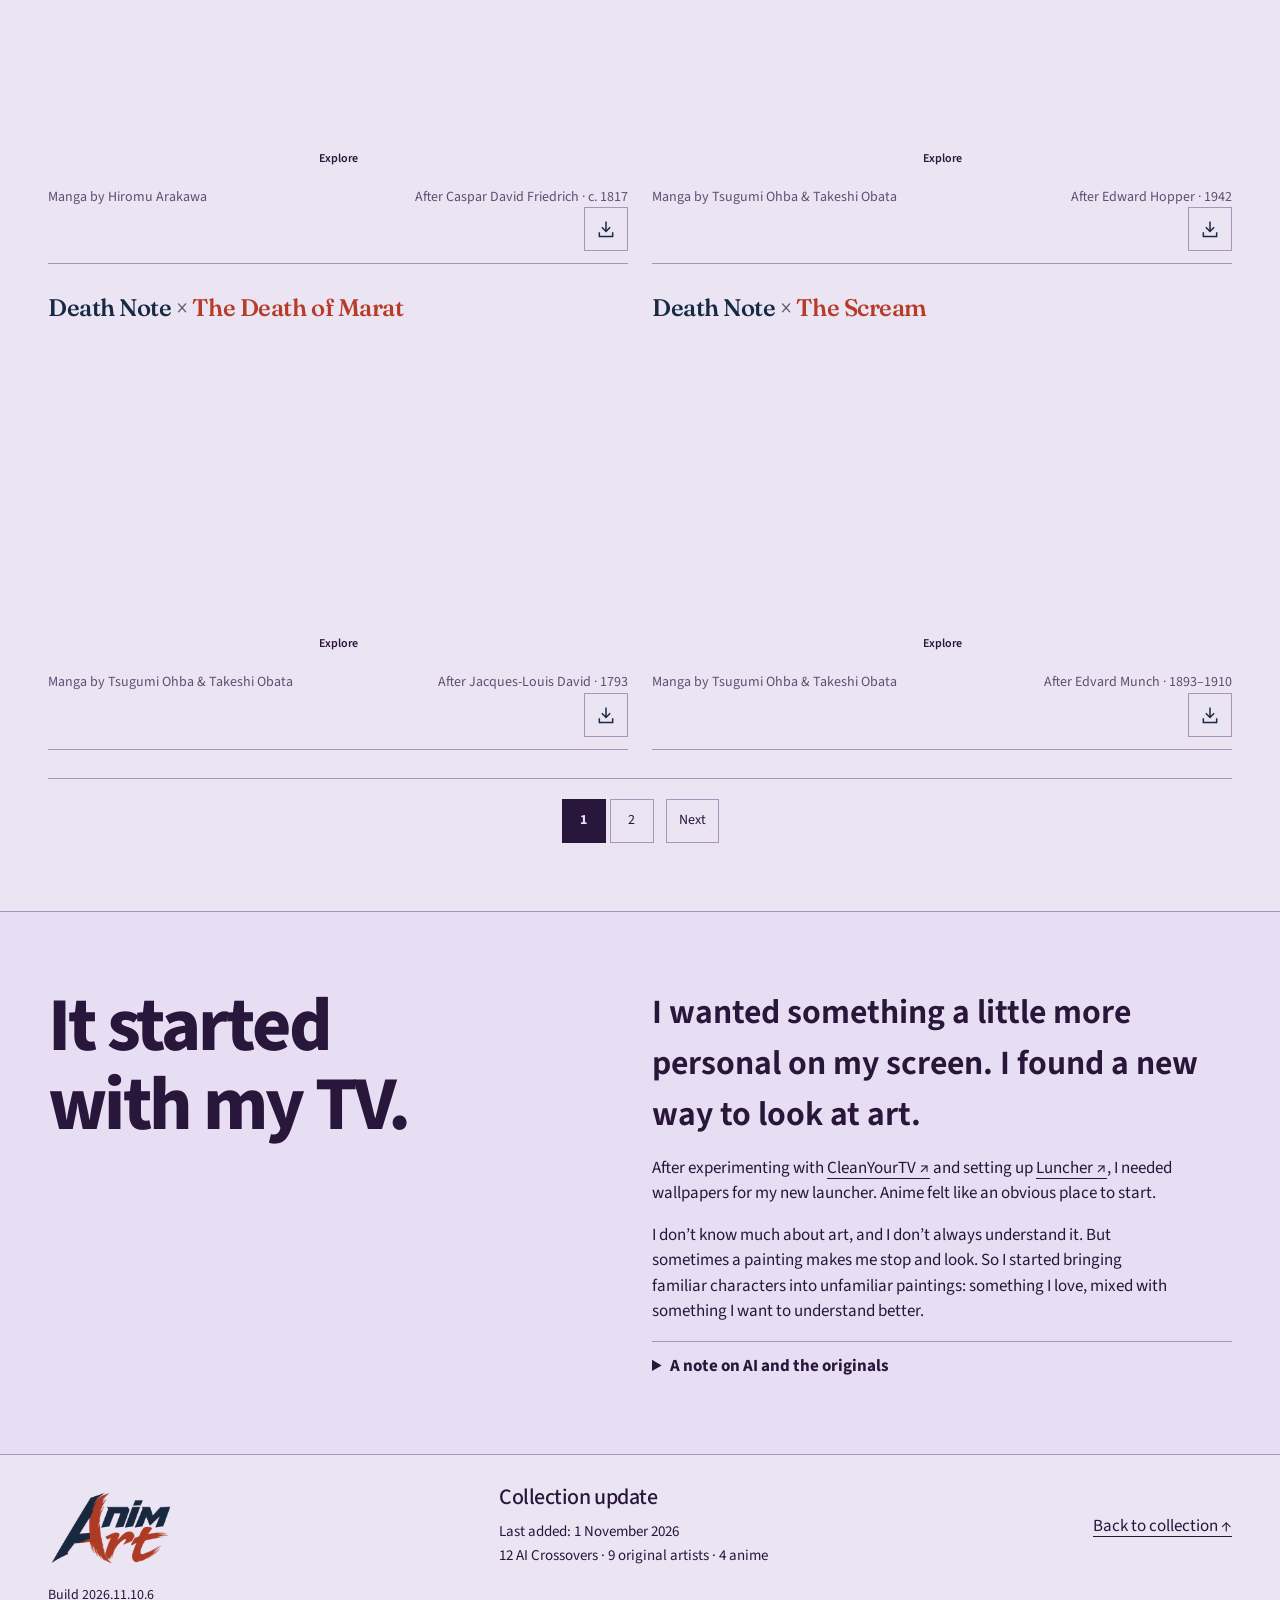
==== commit 388be43b: "Add shareable gallery navigation and view-specific listings" ====
--- a/index.html
+++ b/index.html
@@ -3,9 +3,9 @@
 <meta charset="utf-8">
 <meta name="viewport" content="width=device-width,initial-scale=1">
 <title>Animart — Anime, in a different frame</title>
-<script src="scripts/featured.js?v=2026.11.06.3"></script>
+<script src="scripts/featured.js?v=2026.11.10.6"></script>
 <link rel="stylesheet" href="vendor/bootstrap.min.css">
-<link rel="stylesheet" href="styles/site.css?v=2026.11.06.3">
+<link rel="stylesheet" href="styles/site.css?v=2026.11.10.6">
 <link rel="icon" href="favicon.svg">
 <meta name="theme-color" content="#29163b">
 <meta name="description" content="Anime meets art: a personal collection of AI Crossovers for TV wallpapers, with original artwork comparisons and generation prompts.">
@@ -31,7 +31,7 @@
 </section>
 <section id="collection" class="collection container-fluid px-4 px-lg-5">
 <div class="collection-heading d-flex justify-content-between align-items-end flex-wrap gap-3">
-<h2>The collection<span>.</span>
+<h2 id="collection-title" tabindex="-1">The collection<span>.</span>
 </h2>
 <div class="gallery-toolbar d-flex justify-content-between align-items-center flex-wrap gap-3">
 <p id="count" role="status" class="m-0">Loading the collection…</p>
@@ -83,7 +83,28 @@
 <p>The collection couldn’t load. Please try again.</p>
 <button class="btn btn-outline-dark" id="retry" type="button">Try again</button>
 </div>
+<div id="gallery-page-options" class="gallery-page-options" hidden>
+<p id="gallery-range" role="status"></p>
+<div class="gallery-page-size">
+<label for="page-size">AI Crossovers per page</label>
+<select id="page-size" class="form-select" aria-controls="pieces">
+<option value="4">4</option>
+<option value="6" selected>6</option>
+<option value="8">8</option>
+<option value="10">10</option>
+<option value="12">12</option>
+</select>
+</div>
+</div>
 <div id="pieces">
+</div>
+<nav id="gallery-pagination" class="gallery-pagination" aria-label="Gallery pages" hidden></nav>
+<div id="gallery-list-actions" class="gallery-list-actions" hidden>
+<p id="list-progress"></p>
+<div class="list-browse-actions">
+<button type="button" class="btn btn-outline-dark" id="load-more" aria-controls="pieces">Load more</button>
+<a class="btn btn-outline-dark" id="gallery-go-top" href="#collection-title">Go to top</a>
+</div>
 </div>
 <noscript>
 <p>Enable JavaScript to browse the collection, or <a href="Assets/">browse wallpaper files</a>.</p>
@@ -123,7 +144,7 @@
 <div id="crossover-content">
 </div>
 </dialog>
-<script src="scripts/gallery.js?v=2026.11.06.3">
+<script src="scripts/gallery.js?v=2026.11.10.6">
 </script>
 </body>
 </html>
--- a/styles/site.css
+++ b/styles/site.css
@@ -499,6 +499,59 @@
 .crossover-byline { display: flex; flex-wrap: wrap; gap: 0 16px; width: 100%; }
 .crossover-byline > .artist-credit { flex: 1 1 180px; width: auto; }
 .collection .piece-copy .crossover-byline > .artist-credit { margin: 8px 0 0; font: 400 14px/1.4 Source, sans-serif; }
-.crossover-byline > .manga-credit, .list-preview > .manga-credit { text-align: left; }
+.crossover-byline > .manga-credit { text-align: left; }
 .slider-art > .crossover-byline { background: var(--paper); padding: 0 12px 10px; }
 .list-preview { min-width: 0; }
+
+/* List has its own image-and-credit layout, independent of Grid and Slider. */
+.collection .gallery-list .list-piece { grid-template-areas: "preview copy action"; }
+.gallery-list .list-copy { grid-area: copy; min-width: 0; }
+.gallery-list .list-preview { grid-area: preview; container: list-preview / inline-size; }
+.gallery-list .list-action { grid-area: action; }
+.list-media { display: grid; grid-template-columns: minmax(0, 1fr) minmax(0, 1fr); grid-template-areas: "image image" "manga artist"; gap: 8px 16px; }
+.list-media .list-image { grid-area: image; padding: 0; }
+.list-manga-credit { grid-area: manga; }
+.list-art-credit { grid-area: artist; }
+.list-media .artist-credit { width: auto; margin: 0; font: 400 14px/1.4 Source, sans-serif; }
+.list-media .manga-credit { text-align: left; }
+@container list-preview (max-width: 520px) {
+  .list-media { grid-template-columns: minmax(0, 1fr); grid-template-areas: "manga" "image" "artist"; }
+  .list-art-credit .artist-credit { text-align: left; }
+}
+@media (min-width: 768px) and (max-width: 991px) {
+  .collection .gallery-list .list-piece { grid-template-areas: "preview copy" "preview action"; }
+}
+@media (max-width: 767px) {
+  .gallery-list { margin-inline: -16px; }
+  .collection .gallery-list .list-piece { grid-template-columns: minmax(0, 1fr); grid-template-areas: "copy" "preview" "action"; gap: 12px; padding-block: 24px; }
+  .gallery-list .list-copy, .gallery-list .list-action { padding-inline: 16px; }
+  .gallery-list .list-copy h3 { margin: 0; font: 550 22px/1.35 Fraunces, serif; }
+  .gallery-list .list-description { display: none; }
+  .gallery-list .list-action { flex-direction: row; justify-content: space-between; flex-wrap: wrap; font-size: 14px; }
+  .list-manga-credit, .list-art-credit { padding-inline: 16px; }
+}
+
+/* Page controls share the gallery's quiet, square control styling. */
+#pieces { scroll-margin-top: 20px; }
+.gallery-page-options { display: flex; flex-wrap: wrap; justify-content: space-between; align-items: center; gap: 12px 24px; margin-block: 0 20px; font-size: 14px; }
+.gallery-page-options[hidden], .gallery-pagination[hidden], .gallery-list-actions[hidden], #load-more[hidden] { display: none; }
+.gallery-page-options p { margin: 0; color: var(--archive-muted); }
+.gallery-page-size { display: flex; align-items: center; gap: 12px; }
+.gallery-page-size .form-select { width: auto; min-width: 76px; min-height: 44px; font-size: 14px; }
+.gallery-pagination { display: flex; flex-wrap: wrap; justify-content: center; align-items: center; gap: 12px; border-top: 1px solid var(--archive-rule); margin-top: 28px; padding-top: 20px; }
+.pagination-pages { display: flex; flex-wrap: wrap; justify-content: center; align-items: center; gap: 4px; list-style: none; padding: 0; margin: 0; font-variant-numeric: tabular-nums; }
+.gallery-pagination .btn { display: inline-flex; align-items: center; justify-content: center; min-width: 44px; min-height: 44px; font-size: 14px; }
+.gallery-pagination [aria-current="page"] { background: var(--ink); border-color: var(--ink); color: var(--paper); font-weight: 700; }
+.pagination-gap { padding-inline: 8px; color: var(--archive-muted); }
+.gallery-list-actions { margin-top: 28px; padding-top: 20px; border-top: 1px solid var(--archive-rule); text-align: center; }
+.gallery-list-actions p { margin: 0 0 12px; color: var(--archive-muted); font-size: 14px; }
+.list-browse-actions { display: flex; flex-wrap: wrap; justify-content: center; gap: 12px; }
+.list-browse-actions .btn { display: inline-flex; align-items: center; min-height: 44px; }
+#collection-title { scroll-margin-top: 20px; }
+@media (max-width: 767px) {
+  .gallery-page-options { align-items: flex-start; gap: 8px; }
+  .gallery-page-size { justify-content: space-between; width: 100%; }
+  .gallery-pagination { justify-content: space-between; gap: 8px; }
+  .gallery-pagination .btn { padding-inline: 10px; }
+  .pagination-pages { order: -1; flex-basis: 100%; }
+}
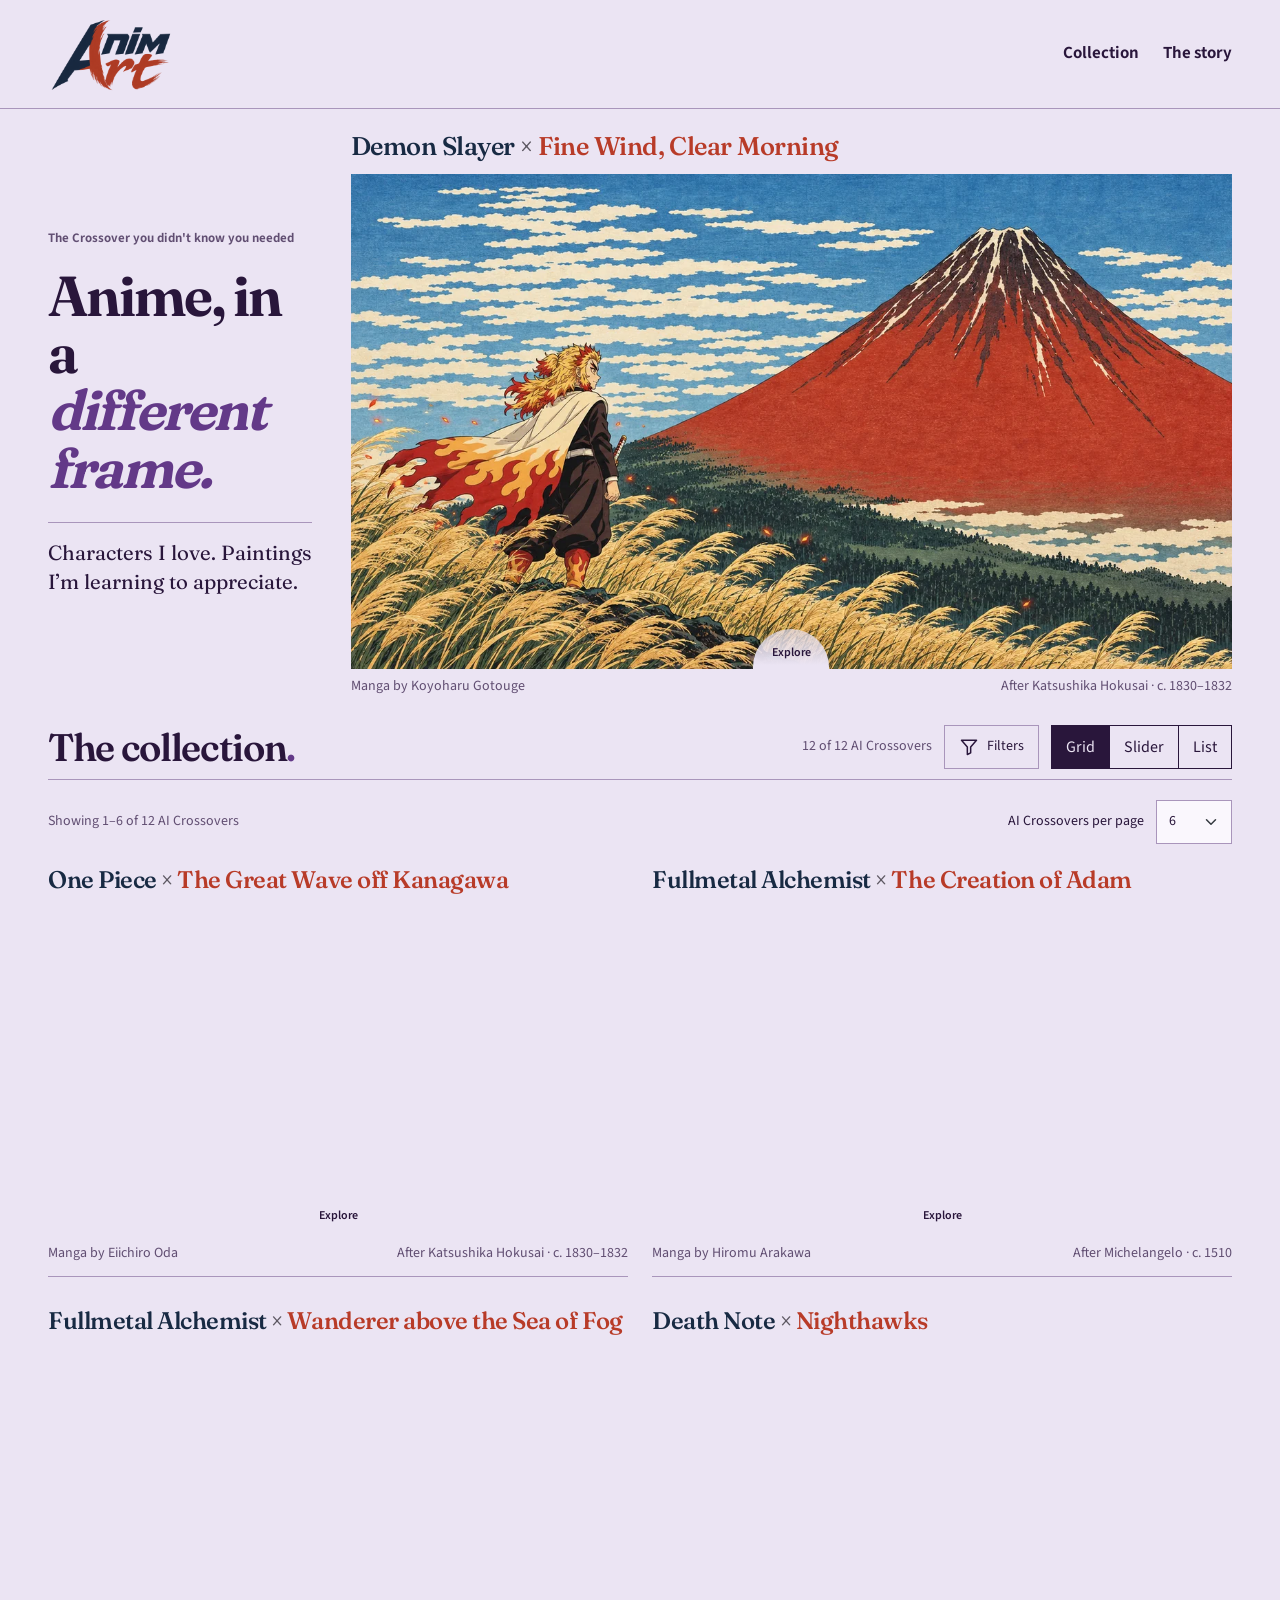
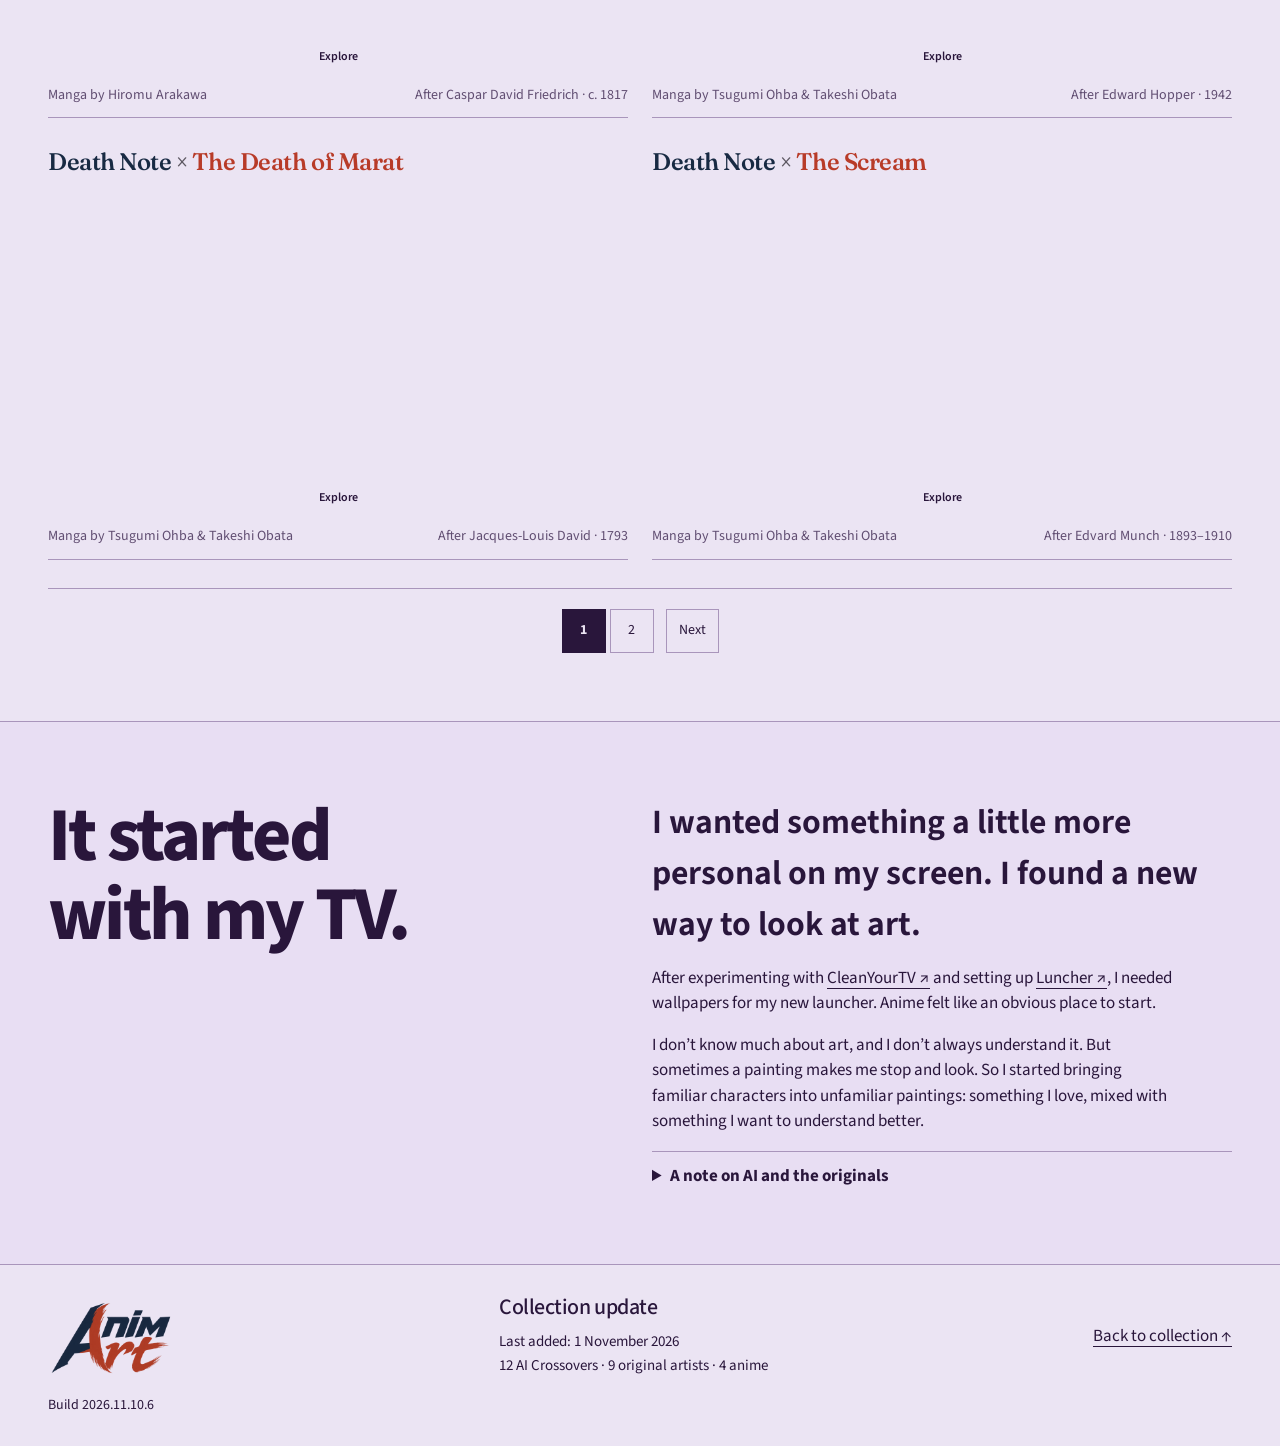
==== commit 247cdacf: "Keep AI Crossover downloads in the details dialog" ====
--- a/index.html
+++ b/index.html
@@ -144,7 +144,7 @@
 <div id="crossover-content">
 </div>
 </dialog>
-<script src="scripts/gallery.js?v=2026.11.10.6">
+<script src="scripts/gallery.js?v=2026.11.11.1">
 </script>
 </body>
 </html>
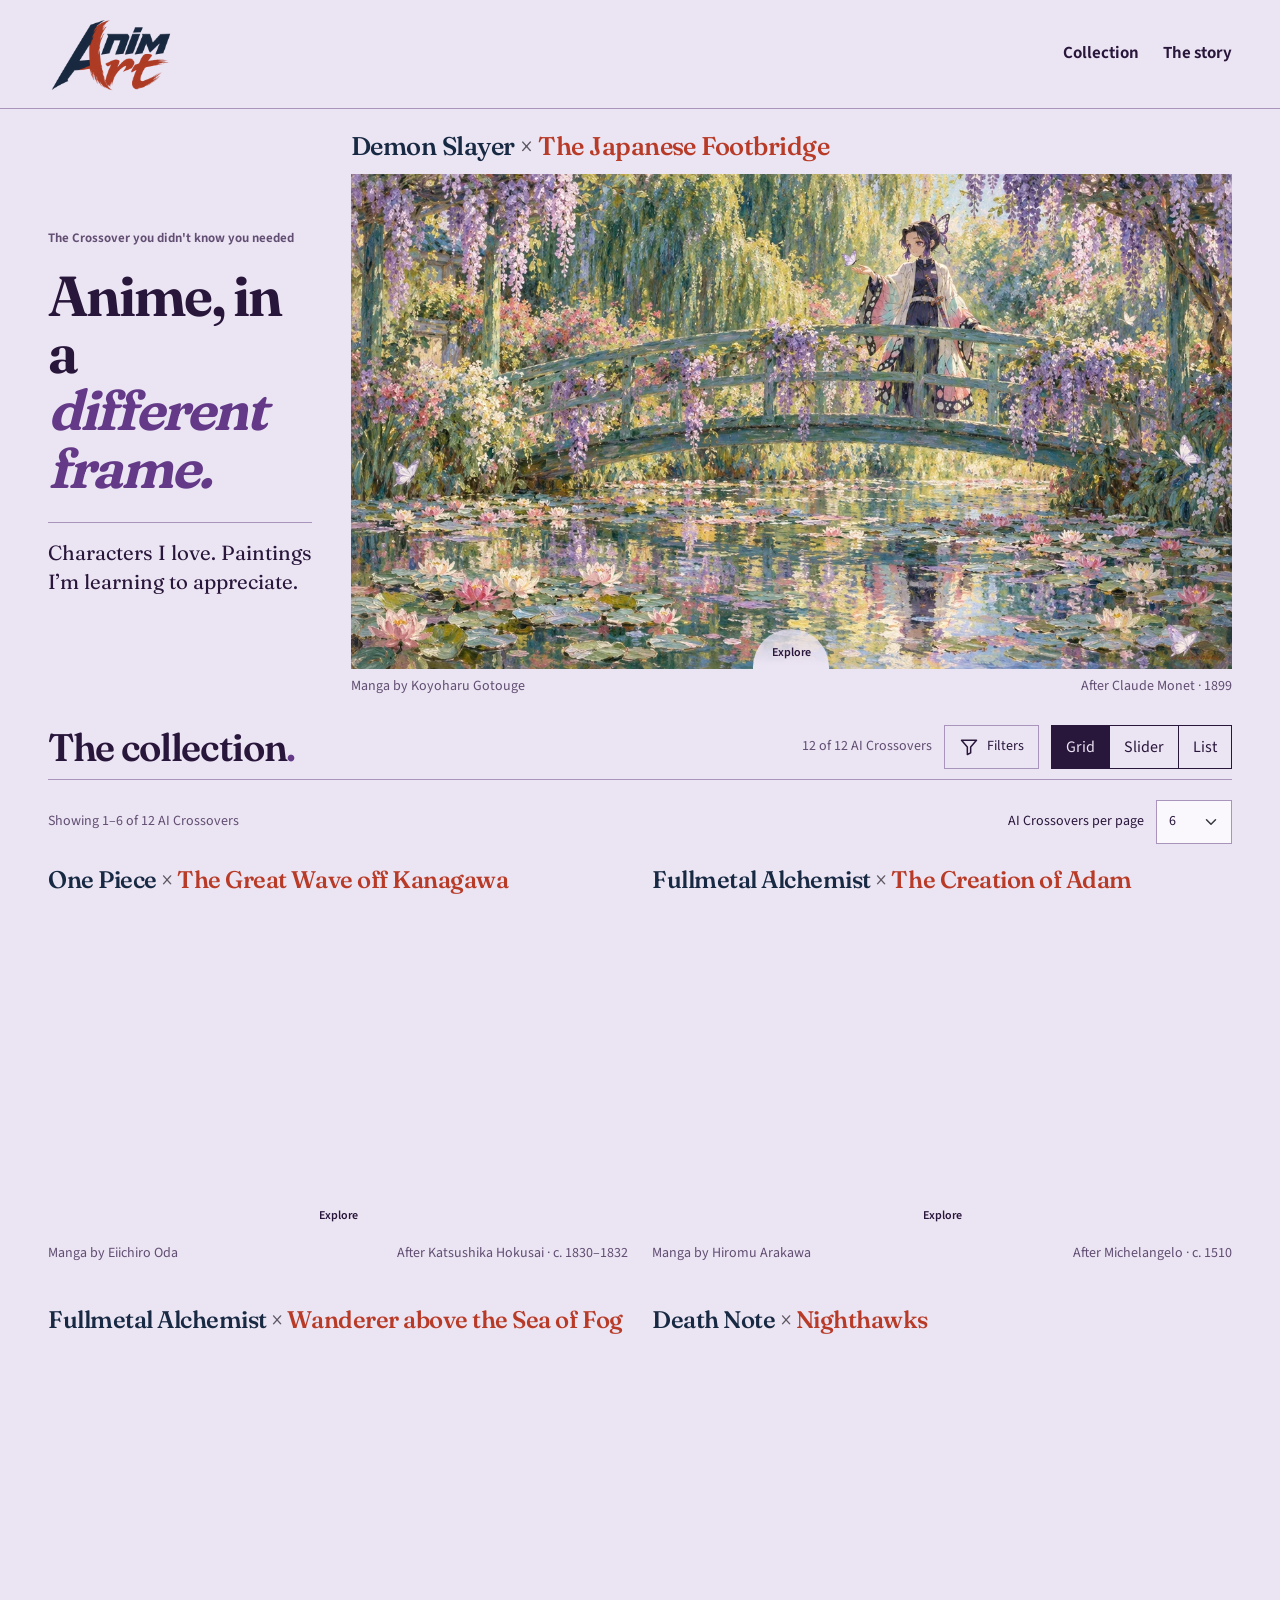
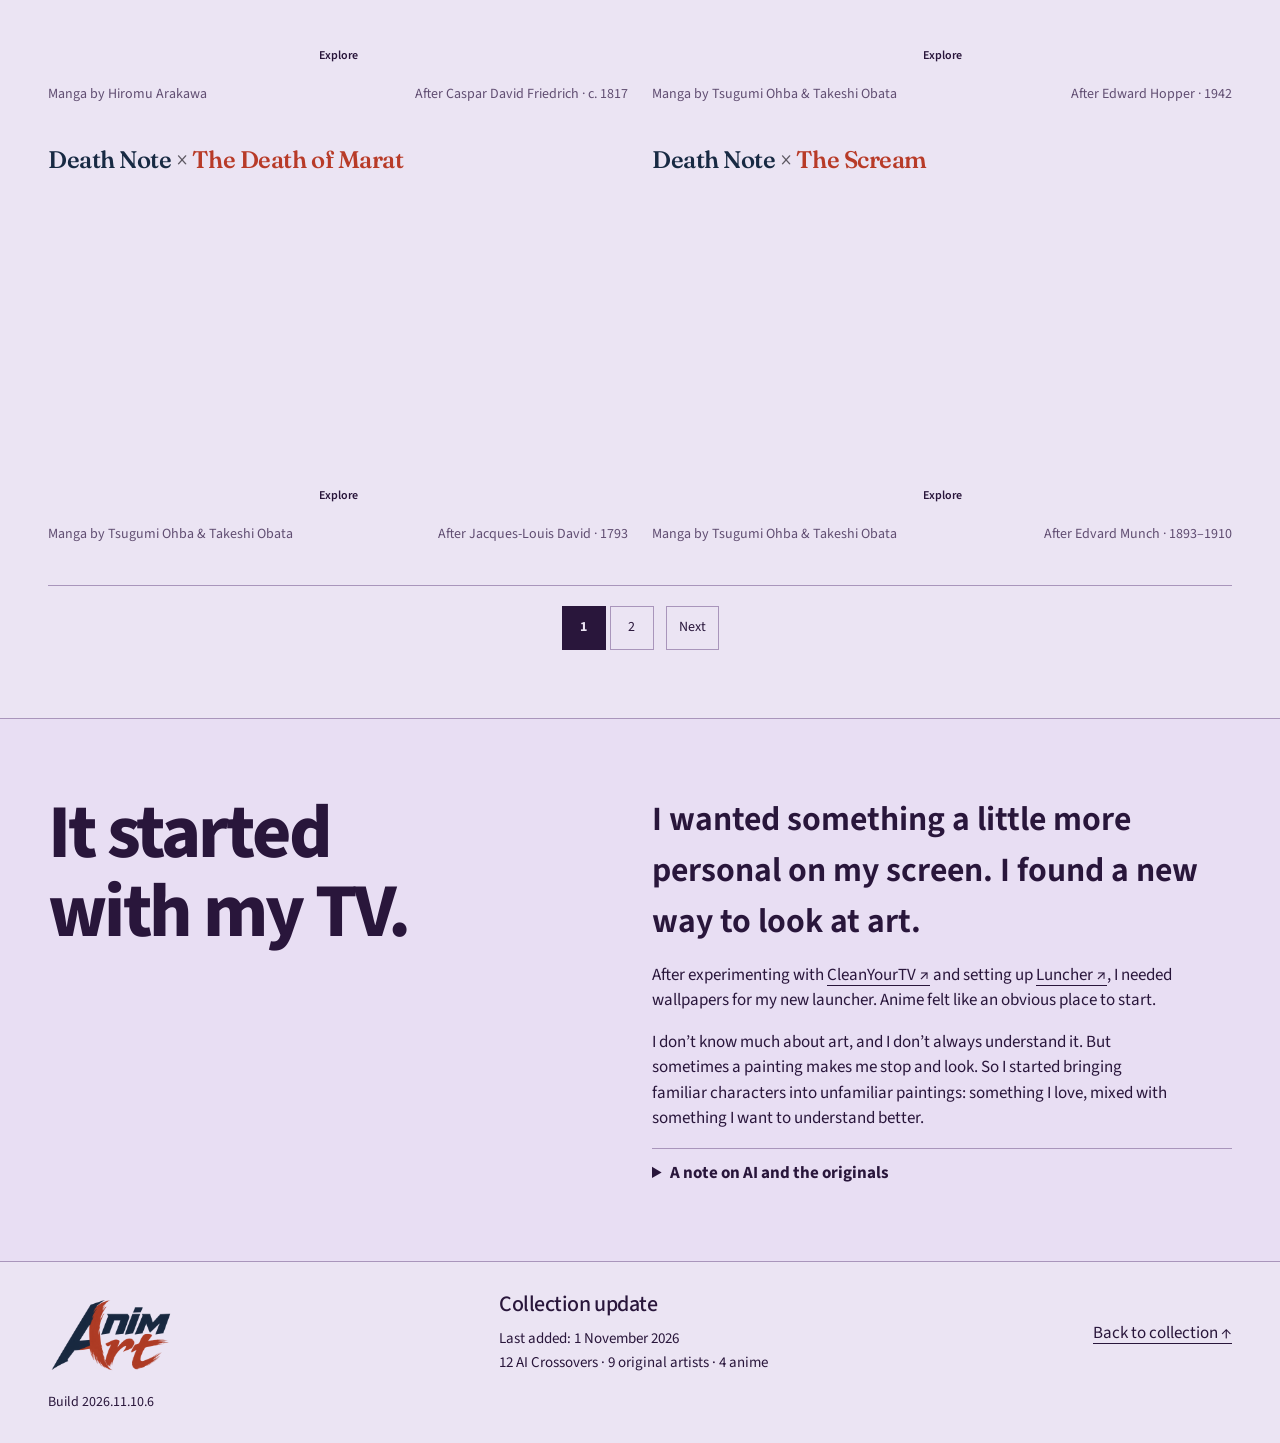
==== commit 84dd56d3: "Remove the bottom border from gallery grid cards" ====
--- a/index.html
+++ b/index.html
@@ -5,7 +5,7 @@
 <title>Animart — Anime, in a different frame</title>
 <script src="scripts/featured.js?v=2026.11.10.6"></script>
 <link rel="stylesheet" href="vendor/bootstrap.min.css">
-<link rel="stylesheet" href="styles/site.css?v=2026.11.10.6">
+<link rel="stylesheet" href="styles/site.css?v=2026.11.11.1">
 <link rel="icon" href="favicon.svg">
 <meta name="theme-color" content="#29163b">
 <meta name="description" content="Anime meets art: a personal collection of AI Crossovers for TV wallpapers, with original artwork comparisons and generation prompts.">
--- a/styles/site.css
+++ b/styles/site.css
@@ -132,7 +132,7 @@
 .collection .additional-filters summary { width: fit-content; cursor: pointer; font-weight: 650; }
 .collection .gallery-toolbar { border-bottom: 1px solid var(--archive-rule); margin-bottom: 20px; }
 .collection .gallery-grid > .row { --bs-gutter-x: 24px; --bs-gutter-y: 28px; }
-.collection .gallery-grid .piece { border-bottom: 1px solid var(--archive-rule); padding-bottom: 12px; height: 100%; }
+.collection .gallery-grid .piece { border-bottom: 0; padding-bottom: 12px; height: 100%; }
 .collection .gallery-grid .piece h3 { font-size: clamp(21px, 2vw, 30px); }
 .collection .piece .anime { margin-top: 9px; font-size: 14px; }
 .collection .piece small { margin-top: 8px; }
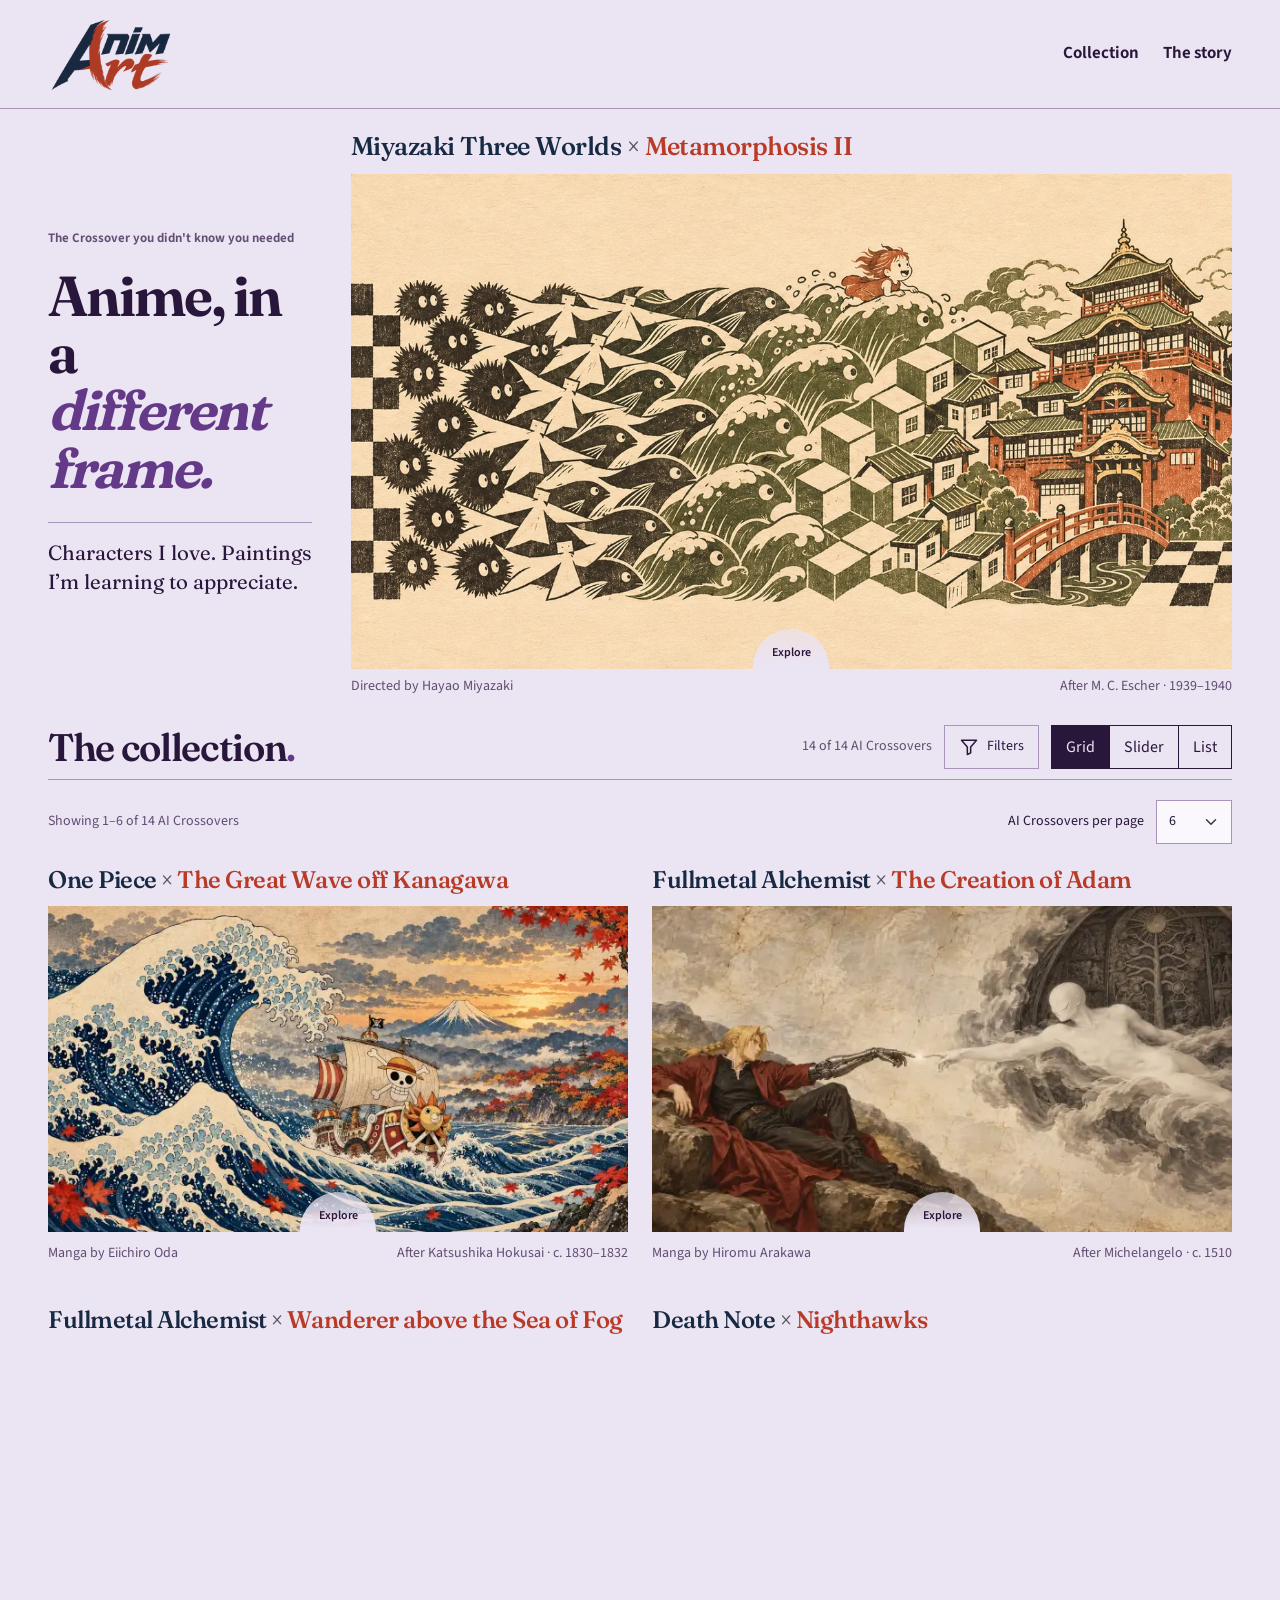
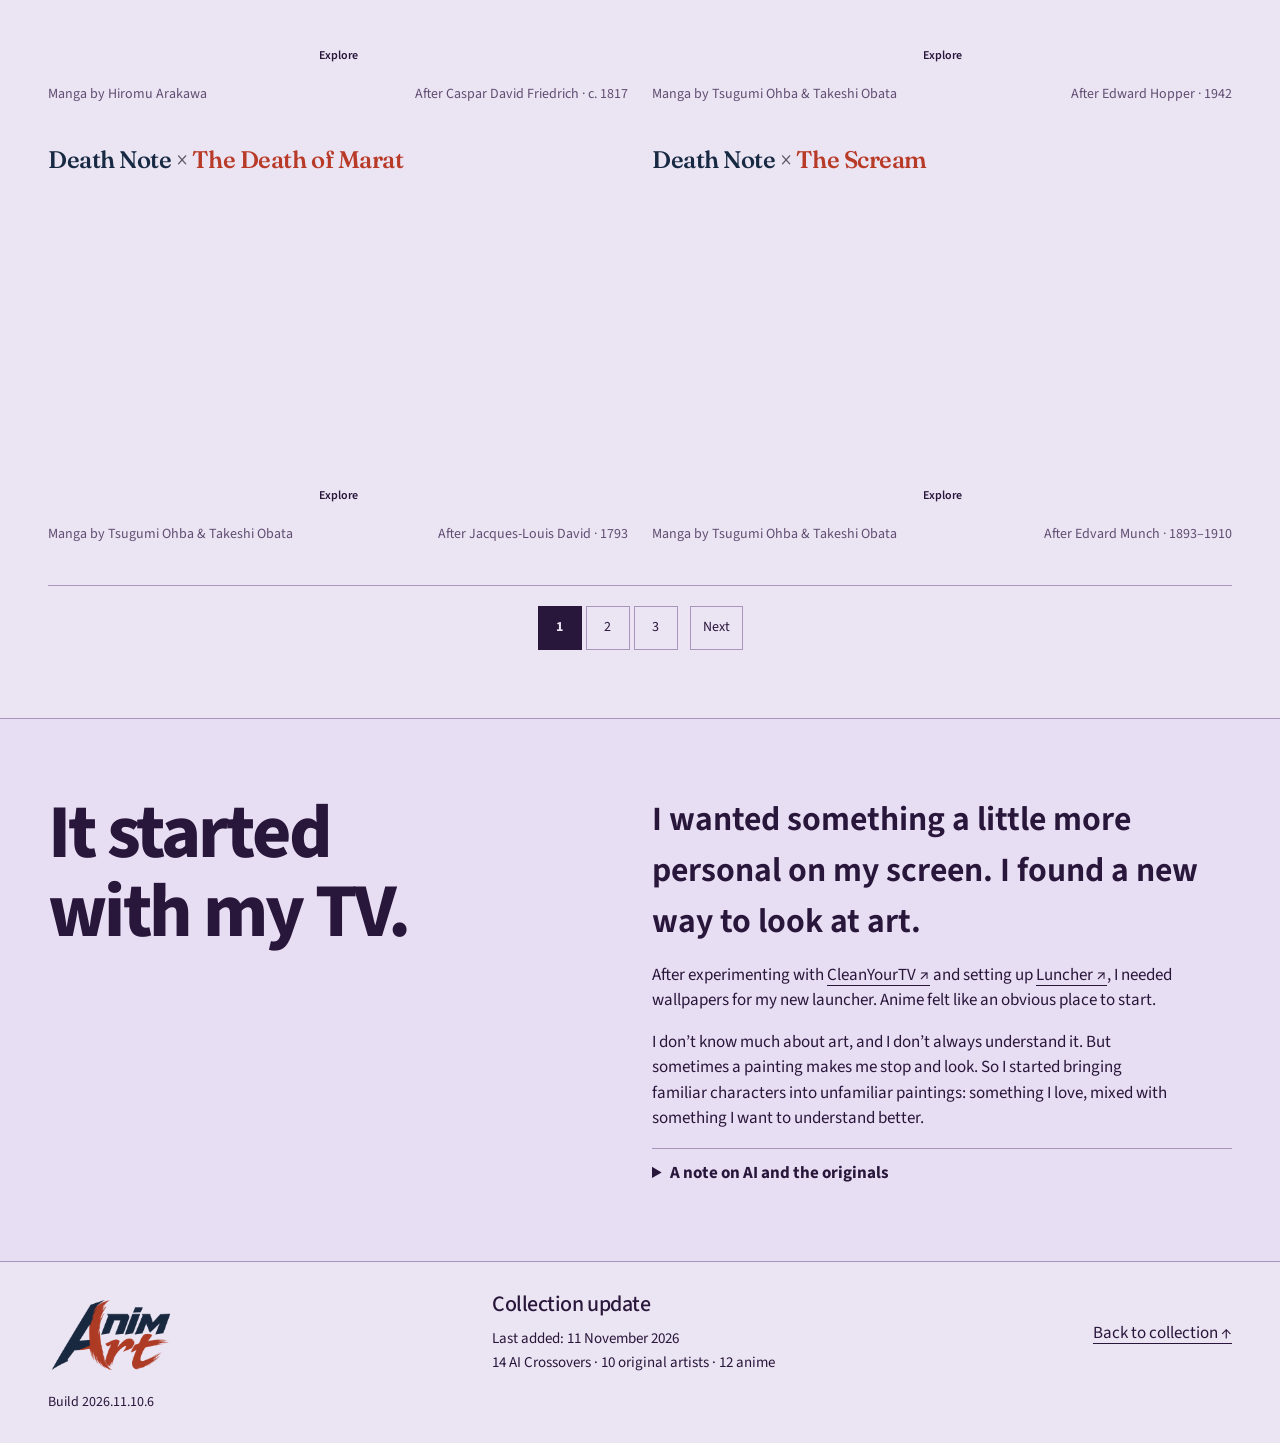
==== commit 0cb630ec: "Align desktop filters and animate both filter disclosures" ====
--- a/index.html
+++ b/index.html
@@ -5,7 +5,7 @@
 <title>Animart — Anime, in a different frame</title>
 <script src="scripts/featured.js?v=2026.11.10.6"></script>
 <link rel="stylesheet" href="vendor/bootstrap.min.css">
-<link rel="stylesheet" href="styles/site.css?v=2026.11.11.1">
+<link rel="stylesheet" href="styles/site.css?v=2026.11.12.2">
 <link rel="icon" href="favicon.svg">
 <meta name="theme-color" content="#29163b">
 <meta name="description" content="Anime meets art: a personal collection of AI Crossovers for TV wallpapers, with original artwork comparisons and generation prompts.">
@@ -36,7 +36,7 @@
 <div class="gallery-toolbar d-flex justify-content-between align-items-center flex-wrap gap-3">
 <p id="count" role="status" class="m-0">Loading the collection…</p>
 <button class="btn btn-outline-dark" id="clear-filters" type="button" hidden>Clear filters</button>
-<button type="button" class="btn mobile-filter-toggle" aria-expanded="false" aria-controls="gallery-filters" aria-label="Search and filter the collection"><svg width="20" height="20" viewBox="0 0 24 24" fill="none" stroke="currentColor" stroke-width="1.8" stroke-linecap="round" stroke-linejoin="round" aria-hidden="true"><path d="M3 4h18l-7 8v7l-4 2v-9z"/></svg><span class="filter-label">Filters</span></button>
+<button type="button" class="btn mobile-filter-toggle" aria-expanded="false" aria-controls="filter-panel" aria-label="Search and filter the collection"><svg width="20" height="20" viewBox="0 0 24 24" fill="none" stroke="currentColor" stroke-width="1.8" stroke-linecap="round" stroke-linejoin="round" aria-hidden="true"><path d="M3 4h18l-7 8v7l-4 2v-9z"/></svg><span class="filter-label">Filters</span></button>
 <div class="btn-group view-switch" role="group" aria-label="Gallery view">
 <button class="btn" type="button" data-view="grid" aria-pressed="true">Grid</button>
 <button class="btn" type="button" data-view="slider" aria-pressed="false">Slider</button>
@@ -46,6 +46,7 @@
 
 </div>
 
+<div id="filter-panel" class="filter-panel" inert><div class="filter-clip">
 <form id="gallery-filters" class="row g-3 filter-row" onsubmit="return false">
 <div class="col-md-7">
 <label class="form-label" for="search">Search the collection</label>
@@ -61,8 +62,8 @@
 <option>One Piece</option>
 </select>
 </div>
-<details class="col-12 additional-filters">
-<summary>More filters</summary>
+<button type="button" class="more-filter-toggle" aria-expanded="false" aria-controls="extra-filter-panel">More filters</button>
+<div id="extra-filter-panel" class="col-12 filter-panel" inert><div class="filter-clip">
 <div class="row g-3 mt-1">
 <div class="col-md-6">
 <label class="form-label" for="artist">Artist</label>
@@ -77,8 +78,9 @@
 </select>
 </div>
 </div>
-</details>
+</div></div>
 </form>
+</div></div>
 <div id="load-error" role="alert" hidden>
 <p>The collection couldn’t load. Please try again.</p>
 <button class="btn btn-outline-dark" id="retry" type="button">Try again</button>
@@ -144,7 +146,7 @@
 <div id="crossover-content">
 </div>
 </dialog>
-<script src="scripts/gallery.js?v=2026.11.11.1">
+<script src="scripts/gallery.js?v=2026.11.12.2">
 </script>
 </body>
 </html>
--- a/styles/site.css
+++ b/styles/site.css
@@ -56,11 +56,8 @@
 .collection .list-copy h3{font-size:clamp(30px,3vw,44px);line-height:1.35;text-wrap:balance}
 .collection .list-description{max-width:55ch}
 @media(min-width:992px){
- .collection .filter-row{display:grid;grid-template-columns:minmax(0,1.4fr) minmax(0,1fr) minmax(120px,.45fr);align-items:end;column-gap:24px;margin-inline:0;padding-block:18px}
+ .collection .filter-row{display:grid;grid-template-columns:repeat(3,minmax(0,1fr));align-items:end;column-gap:24px;margin-inline:0;padding-block:18px}
  .collection .filter-row>div,.collection .additional-filters{width:auto;padding:0;margin:0}
- .collection .additional-filters summary{padding-block:12px}
- .collection .additional-filters[open]{grid-column:1/-1}
- .collection .additional-filters[open] summary{padding-block:4px}
  .collection .slider-stage{gap:36px}
  .collection .gallery-grid>.row>article{width:50%}
 }
@@ -315,8 +312,26 @@
   color: var(--ink);
   font-size: 14px;
 }
-.collection .filter-row { display: none; }
-.collection .filter-row.is-open { display: flex; }
+.collection .filter-row { display: flex; margin-inline: 0; }
+.filter-panel { display: grid; grid-template-rows: 1fr; opacity: 1; }
+.filter-panel[inert] { grid-template-rows: 0fr; opacity: 0; }
+.filter-clip { min-height: 0; overflow: clip; display: flow-root; }
+.collection .more-filter-toggle {
+  background: transparent; color: inherit; border: 0; width: fit-content;
+  min-height: 44px; font-size: 14px; font-weight: 650; text-align: left;
+}
+.more-filter-toggle::before { content: '\25B8'; display: inline-block; margin-right: .35em; }
+.more-filter-toggle[aria-expanded=true]::before { transform: rotate(90deg); }
+@media (prefers-reduced-motion: no-preference) {
+  .filter-panel { transition: grid-template-rows 350ms cubic-bezier(.22,1,.36,1), opacity 350ms cubic-bezier(.22,1,.36,1); }
+  .more-filter-toggle::before { transition: transform 350ms cubic-bezier(.22,1,.36,1); }
+}
+@media (min-width: 992px) {
+  .collection .filter-row { display: grid; }
+  #extra-filter-panel { grid-column: 1 / -1; }
+  #extra-filter-panel .row { display: grid; grid-template-columns: repeat(3,minmax(0,1fr)); column-gap: 24px; margin-inline: 0; }
+  #extra-filter-panel .row > div { padding-inline: 0; width: auto; }
+}
 .collection .collection-heading { margin-bottom: 20px; }
 .collection .gallery-grid .piece h3 { font-family: Fraunces, serif; font-size: 24px; font-weight: 550; }
 @media (max-width: 991px) {
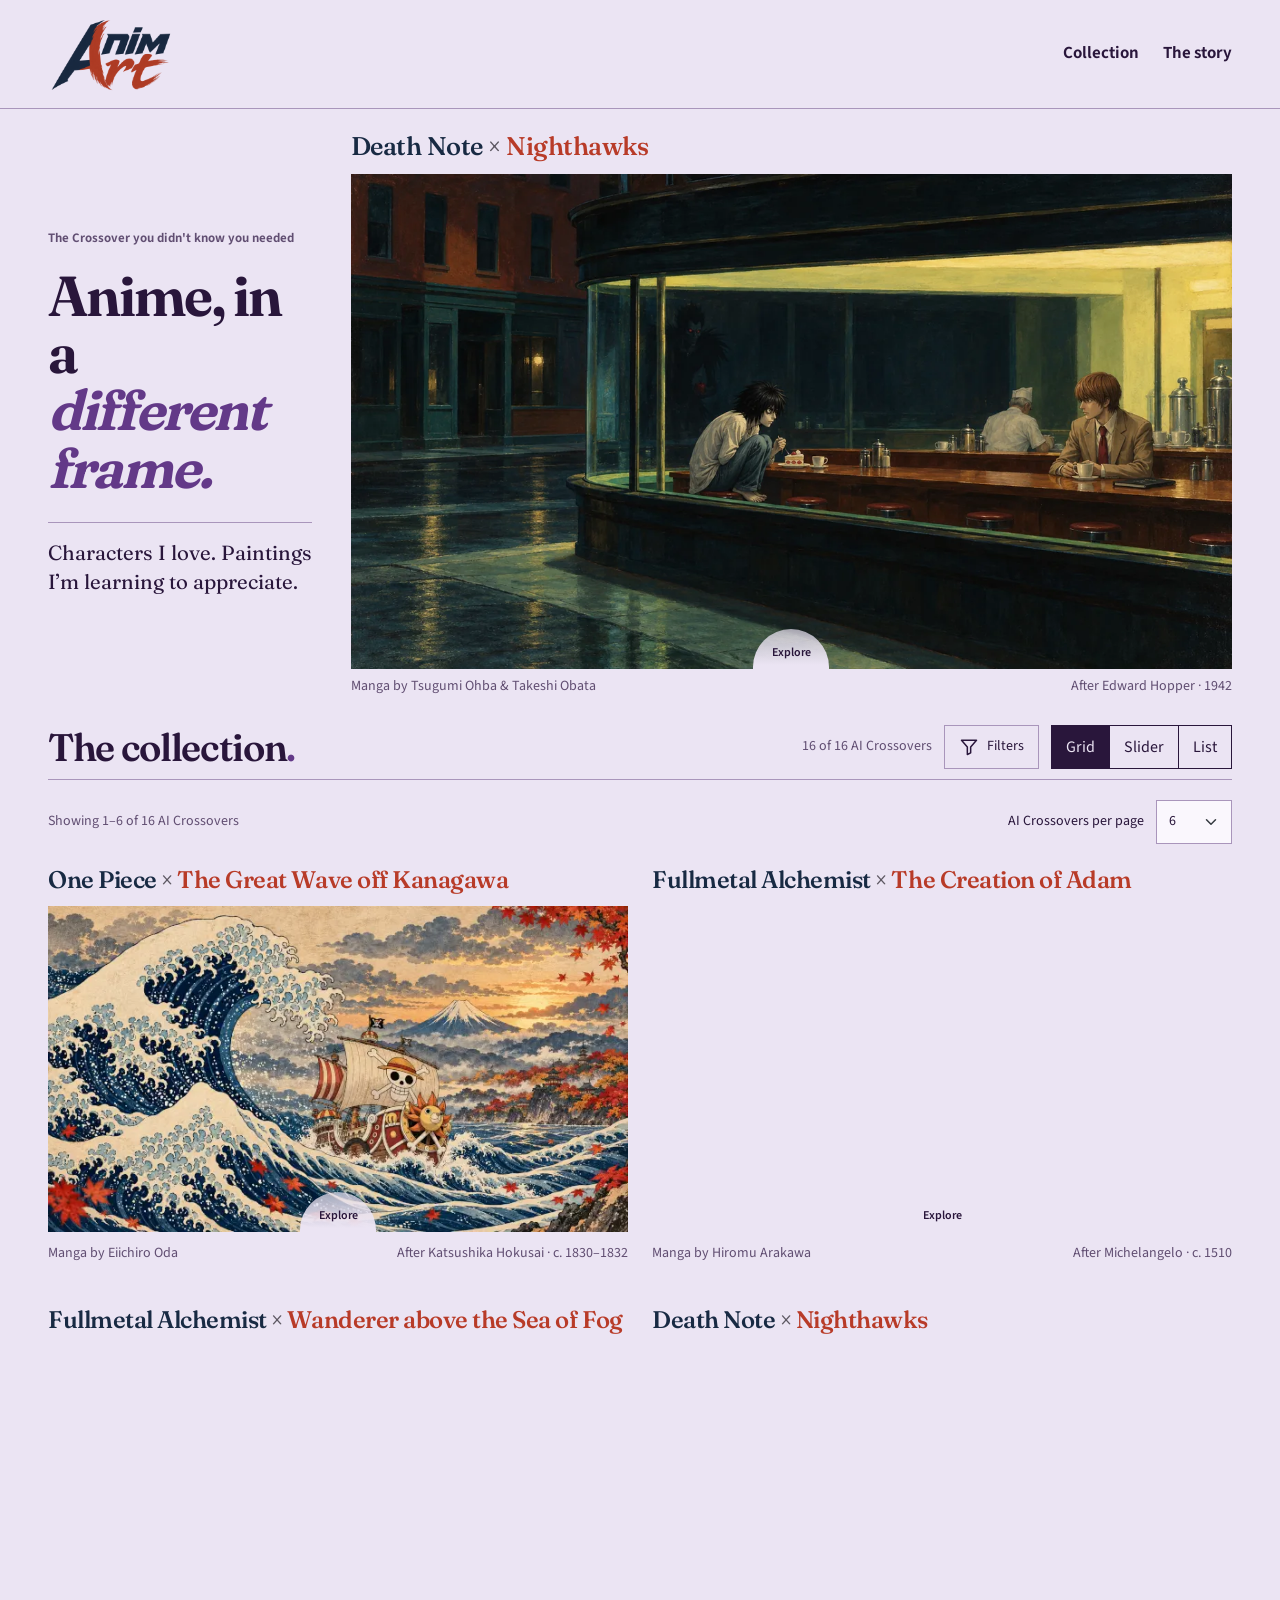
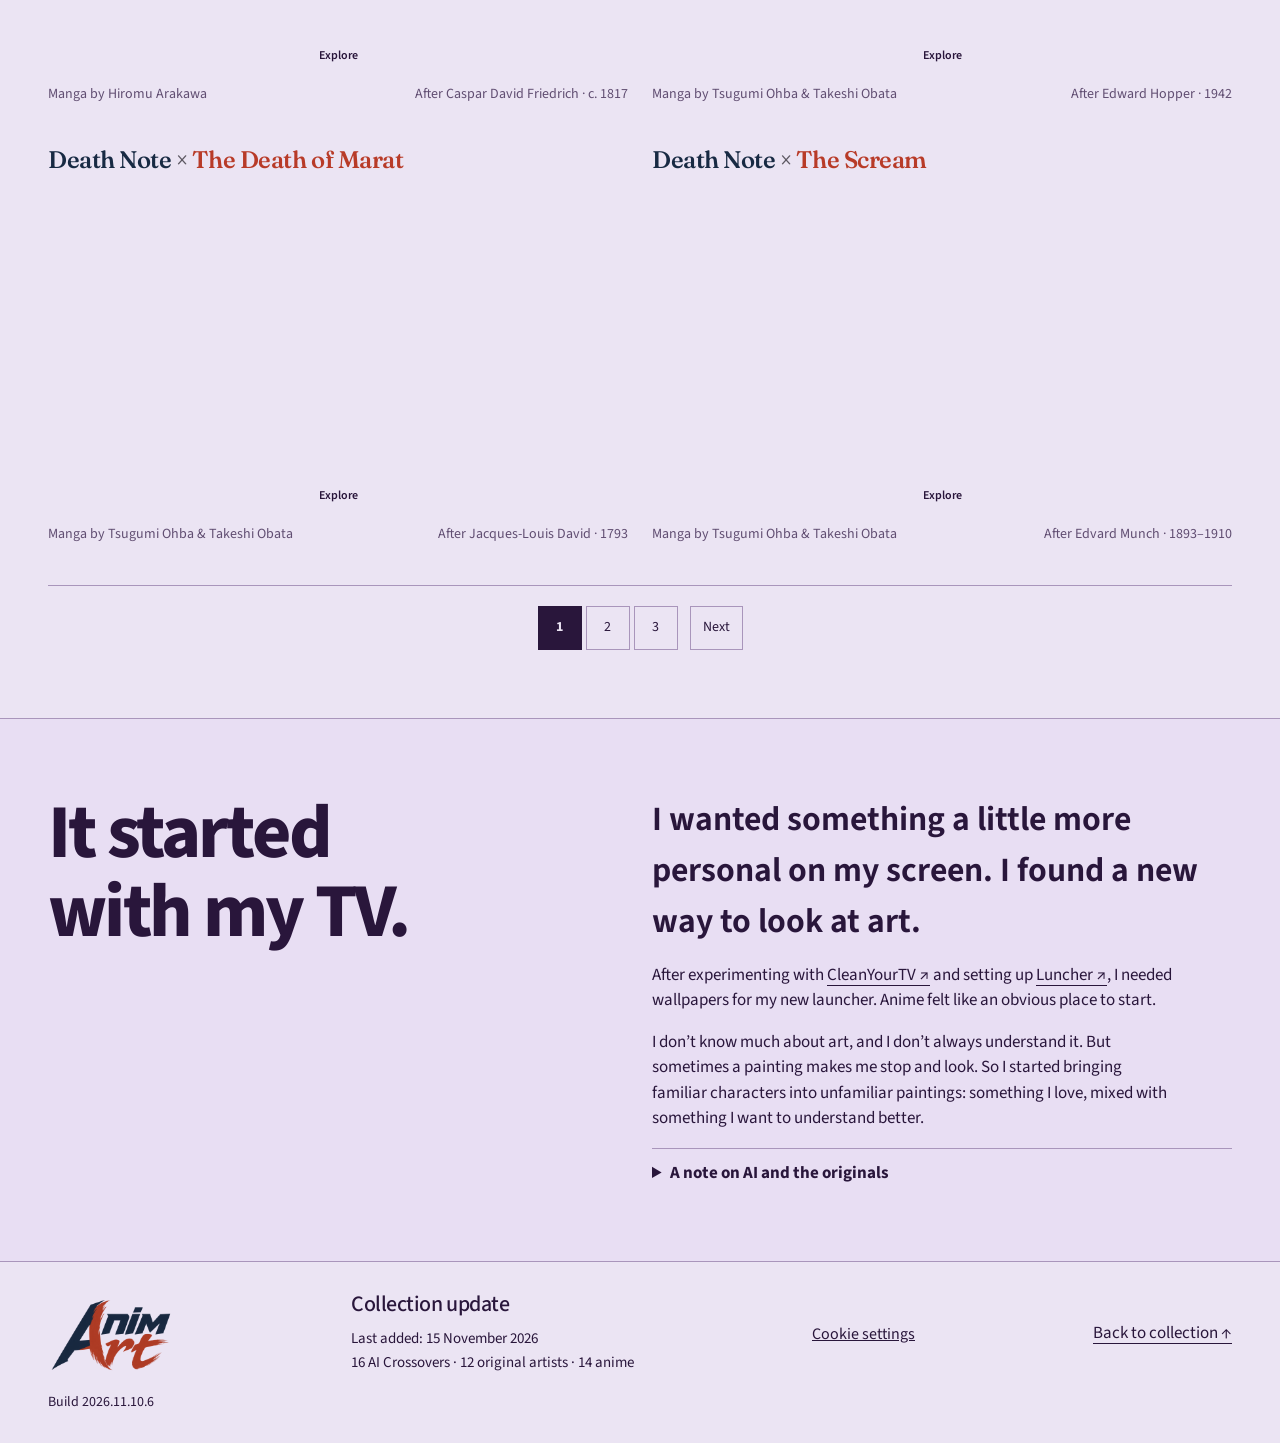
==== commit 63c78b31: "Add self-hosted CookieConsent to Animart" ====
--- a/index.html
+++ b/index.html
@@ -3,8 +3,11 @@
 <meta charset="utf-8">
 <meta name="viewport" content="width=device-width,initial-scale=1">
 <title>Animart — Anime, in a different frame</title>
+<link rel="preload" as="script" href="vendor/cookieconsent-3.2.1/cookieconsent.umd.js">
+<script src="vendor/cookieconsent-3.2.1/cookieconsent.umd.js"></script>
 <script src="scripts/featured.js?v=2026.11.10.6"></script>
 <link rel="stylesheet" href="vendor/bootstrap.min.css">
+<link rel="stylesheet" href="vendor/cookieconsent-3.2.1/cookieconsent.css">
 <link rel="stylesheet" href="styles/site.css?v=2026.11.12.2">
 <link rel="icon" href="favicon.svg">
 <meta name="theme-color" content="#29163b">
@@ -135,6 +138,7 @@
 <p id="last-added"></p>
 <p id="collection-totals"></p>
 </section>
+<button type="button" class="btn btn-link p-0 text-reset" id="cookie-settings" data-cc="show-preferencesModal" hidden>Cookie settings</button>
 <a href="#collection">Back to collection ↑</a>
 <p id="site-build" class="w-100" hidden></p>
 </footer>
@@ -148,5 +152,6 @@
 </dialog>
 <script src="scripts/gallery.js?v=2026.11.12.2">
 </script>
+<script defer src="scripts/cookieconsent-config.js"></script>
 </body>
 </html>
--- a/vendor/cookieconsent-3.2.1/cookieconsent.css
+++ b/vendor/cookieconsent-3.2.1/cookieconsent.css
@@ -0,0 +1 @@
+#cc-main{background:transparent;color:var(--cc-primary-color);font-family:var(--cc-font-family);font-size:16px;font-weight:400;-webkit-font-smoothing:antialiased;-moz-osx-font-smoothing:grayscale;text-rendering:optimizeLegibility;position:relative;line-height:1.15;-webkit-text-size-adjust:100%;z-index:var(--cc-z-index);position:fixed}#cc-main :after,#cc-main :before,#cc-main a,#cc-main button,#cc-main div,#cc-main h2,#cc-main input,#cc-main p,#cc-main span{all:unset;box-sizing:border-box}#cc-main .pm__badge,#cc-main button{all:initial;box-sizing:border-box;color:unset;visibility:unset}#cc-main .pm__badge,#cc-main a,#cc-main button,#cc-main input{font-family:inherit;font-size:100%;line-height:normal;margin:0;outline:revert;outline-offset:2px;cursor:pointer;overflow:hidden;-webkit-appearance:none;appearance:none}#cc-main svg{vertical-align:baseline;fill:none;width:100%}#cc-main table,#cc-main tbody,#cc-main td,#cc-main th,#cc-main thead,#cc-main tr{all:revert;font-family:inherit;font-weight:inherit;color:inherit;font-size:inherit}:host,:root{--cc-font-family:-apple-system,BlinkMacSystemFont,"Segoe UI",Roboto,Helvetica,Arial,sans-serif,"Apple Color Emoji","Segoe UI Emoji","Segoe UI Symbol";--cc-modal-border-radius:.5rem;--cc-btn-border-radius:.4rem;--cc-modal-transition-duration:.25s;--cc-link-color:var(--cc-btn-primary-bg);--cc-modal-margin:1rem;--cc-z-index:2147483647;--cc-bg:#fff;--cc-primary-color:#2c2f31;--cc-secondary-color:#5e6266;--cc-btn-primary-bg:#30363c;--cc-btn-primary-color:#fff;--cc-btn-primary-border-color:var(--cc-btn-primary-bg);--cc-btn-primary-hover-bg:#000;--cc-btn-primary-hover-color:#fff;--cc-btn-primary-hover-border-color:var(--cc-btn-primary-hover-bg);--cc-btn-secondary-bg:#eaeff2;--cc-btn-secondary-color:var(--cc-primary-color);--cc-btn-secondary-border-color:var(--cc-btn-secondary-bg);--cc-btn-secondary-hover-bg:#d4dae0;--cc-btn-secondary-hover-color:#000;--cc-btn-secondary-hover-border-color:#d4dae0;--cc-separator-border-color:#f0f4f7;--cc-toggle-on-bg:var(--cc-btn-primary-bg);--cc-toggle-off-bg:#667481;--cc-toggle-on-knob-bg:#fff;--cc-toggle-off-knob-bg:var(--cc-toggle-on-knob-bg);--cc-toggle-enabled-icon-color:var(--cc-bg);--cc-toggle-disabled-icon-color:var(--cc-bg);--cc-toggle-readonly-bg:#d5dee2;--cc-toggle-readonly-knob-bg:#fff;--cc-toggle-readonly-knob-icon-color:var(--cc-toggle-readonly-bg);--cc-section-category-border:var(--cc-cookie-category-block-bg);--cc-cookie-category-block-bg:#f0f4f7;--cc-cookie-category-block-border:#f0f4f7;--cc-cookie-category-block-hover-bg:#e9eff4;--cc-cookie-category-block-hover-border:#e9eff4;--cc-cookie-category-expanded-block-bg:transparent;--cc-cookie-category-expanded-block-hover-bg:#dee4e9;--cc-overlay-bg:rgba(0,0,0,.65);--cc-webkit-scrollbar-bg:var(--cc-section-category-border);--cc-webkit-scrollbar-hover-bg:var(--cc-btn-primary-hover-bg);--cc-footer-bg:var(--cc-btn-secondary-bg);--cc-footer-color:var(--cc-secondary-color);--cc-footer-border-color:#e4eaed;--cc-pm-toggle-border-radius:4em}#cc-main.cc--rtl{direction:rtl}#cc-main .cm__title,#cc-main a,#cc-main b,#cc-main em,#cc-main strong{font-weight:600}#cc-main button>span{pointer-events:none}#cc-main .cc__link,#cc-main a{font-weight:600;position:relative;background-image:linear-gradient(currentColor,currentColor);background-position:0 100%;background-repeat:no-repeat;background-size:0 1px;transition:background-size .25s,color .25s}#cc-main .cc__link:hover,#cc-main a:hover{color:var(--cc-primary-color);background-size:100% 1px}#cc-main .cc__link{color:var(--cc-link-color)}#cc-main .cm__desc,#cc-main .pm__body{scrollbar-width:thin;overscroll-behavior:auto contain}@media screen and (min-width:640px){#cc-main ::-webkit-scrollbar,#cc-main ::-webkit-scrollbar-thumb,#cc-main ::-webkit-scrollbar-track{all:revert}#cc-main ::-webkit-scrollbar-thumb{border:.25rem solid var(--cc-bg);-webkit-background-clip:padding-box;background-clip:padding-box;border-radius:1rem;background:var(--cc-toggle-readonly-bg)}#cc-main ::-webkit-scrollbar-thumb:hover{background:var(--cc-toggle-off-bg)}#cc-main ::-webkit-scrollbar{background:transparent;width:12px}}html.disable--interaction.show--consent,html.disable--interaction.show--consent body{height:auto!important;overflow:hidden!important}@media(prefers-reduced-motion){#cc-main{--cc-modal-transition-duration:0s}}.cc--darkmode{--cc-bg:#161a1c;--cc-primary-color:#ebf3f6;--cc-secondary-color:#aebbc5;--cc-btn-primary-bg:#c2d0e0;--cc-btn-primary-color:var(--cc-bg);--cc-btn-primary-border-color:var(--cc-btn-primary-bg);--cc-btn-primary-hover-bg:#98a7b6;--cc-btn-primary-hover-color:#000;--cc-btn-primary-hover-border-color:var(--cc-btn-primary-hover-bg);--cc-btn-secondary-bg:#242c31;--cc-btn-secondary-color:var(--cc-primary-color);--cc-btn-secondary-border-color:var(--cc-btn-secondary-bg);--cc-btn-secondary-hover-bg:#353d43;--cc-btn-secondary-hover-color:#fff;--cc-btn-secondary-hover-border-color:var(--cc-btn-secondary-hover-bg);--cc-separator-border-color:#222a30;--cc-toggle-on-bg:var(--cc-btn-primary-bg);--cc-toggle-off-bg:#525f6b;--cc-toggle-on-knob-bg:var(--cc-btn-primary-color);--cc-toggle-off-knob-bg:var(--cc-btn-primary-color);--cc-toggle-enabled-icon-color:var(--cc-btn-primary-color);--cc-toggle-disabled-icon-color:var(--cc-btn-primary-color);--cc-toggle-readonly-bg:#343e45;--cc-toggle-readonly-knob-bg:#5f6b72;--cc-toggle-readonly-knob-icon-color:var(--cc-toggle-readonly-bg);--cc-section-category-border:#1e2428;--cc-cookie-category-block-bg:#1e2428;--cc-cookie-category-block-border:var(--cc-section-category-border);--cc-cookie-category-block-hover-bg:#242c31;--cc-cookie-category-block-hover-border:#232a2f;--cc-cookie-category-expanded-block-bg:transparent;--cc-cookie-category-expanded-block-hover-bg:var(--cc-toggle-readonly-bg);--cc-overlay-bg:rgba(0,0,0,.65);--cc-webkit-scrollbar-bg:var(--cc-section-category-border);--cc-webkit-scrollbar-hover-bg:var(--cc-btn-primary-hover-bg);--cc-footer-bg:#0c0e0f;--cc-footer-color:var(--cc-secondary-color);--cc-footer-border-color:#060809}.cc--darkmode #cc-main{color-scheme:dark}#cc-main .cm{position:fixed;max-width:24rem;display:flex;flex-direction:column;background:var(--cc-bg);border-radius:var(--cc-modal-border-radius);z-index:1;overflow:hidden;box-shadow:0 .625em 1.875em rgba(0,0,2,.3);visibility:hidden;opacity:0;transform:translateY(1.6em)}#cc-main .cm--top{top:var(--cc-modal-margin)}#cc-main .cm--middle{top:50%;transform:translateY(calc(-50% + 1.6em))}#cc-main .cm--bottom{bottom:var(--cc-modal-margin)}#cc-main .cm--center{left:var(--cc-modal-margin);right:var(--cc-modal-margin);margin:0 auto;width:unset}#cc-main .cm--left{left:var(--cc-modal-margin);margin-right:var(--cc-modal-margin)}#cc-main .cm--right{right:var(--cc-modal-margin);margin-left:var(--cc-modal-margin)}#cc-main .cm__body{position:relative;display:flex;flex-direction:column;justify-content:space-between}#cc-main .cm__btns,#cc-main .cm__links{width:unset;padding:1rem 1.3rem}#cc-main .cm__texts{display:flex;flex-direction:column;justify-content:center;flex:1;padding:1rem 0 0}#cc-main .cm__desc,#cc-main .cm__title{padding:0 1.3rem}#cc-main .cm__title{font-size:1.05em}#cc-main .cm__title+.cm__desc{margin-top:1.1em}#cc-main .cm__desc{color:var(--cc-secondary-color);line-height:1.5;font-size:.9em;max-height:40vh;overflow-x:visible;overflow-y:auto;padding-bottom:1em}#cc-main .cm__btns{display:flex;flex-direction:column;justify-content:center;border-top:1px solid var(--cc-separator-border-color)}#cc-main .cm__btn-group{display:grid;grid-auto-columns:minmax(0,1fr)}#cc-main .cm__btn+.cm__btn,#cc-main .cm__btn-group+.cm__btn-group{margin-top:.375rem}#cc-main .cm--flip .cm__btn+.cm__btn,#cc-main .cm--flip .cm__btn-group+.cm__btn-group{margin-top:0;margin-bottom:.375rem}#cc-main .cm--inline .cm__btn+.cm__btn{margin-top:0;margin-left:.375rem}#cc-main .cm--inline.cm--flip .cm__btn+.cm__btn{margin-bottom:0;margin-left:0;margin-right:.375rem}#cc-main .cm--inline.cm--flip .cm__btn-group+.cm__btn-group{margin-right:0;margin-bottom:.375rem}#cc-main .cm--wide .cm__btn+.cm__btn,#cc-main .cm--wide .cm__btn-group+.cm__btn-group{margin-top:0;margin-left:.375rem}#cc-main .cm--wide.cm--flip .cm__btn+.cm__btn,#cc-main .cm--wide.cm--flip .cm__btn-group+.cm__btn-group{margin-bottom:0;margin-right:.375rem}#cc-main .cm--bar:not(.cm--inline) .cm__btn-group--uneven,#cc-main .cm--wide .cm__btn-group--uneven{display:flex;flex:1;justify-content:space-between}#cc-main .cm--bar:not(.cm--inline).cm--flip .cm__btn-group--uneven,#cc-main .cm--wide.cm--flip .cm__btn-group--uneven{flex-direction:row-reverse}#cc-main .cm__btn{color:var(--cc-btn-primary-color);background:var(--cc-btn-primary-bg);border:1px solid var(--cc-btn-primary-border-color);text-align:center;font-weight:600;font-size:.82em;min-height:42px;padding:.5em 1em;border-radius:var(--cc-btn-border-radius)}#cc-main .cm__btn:hover{color:var(--cc-btn-primary-hover-color);background:var(--cc-btn-primary-hover-bg);border-color:var(--cc-btn-primary-hover-border-color)}#cc-main .cm__btn--secondary{color:var(--cc-btn-secondary-color);background:var(--cc-btn-secondary-bg);border-color:var(--cc-btn-secondary-border-color)}#cc-main .cm__btn--secondary:hover{color:var(--cc-btn-secondary-hover-color);background:var(--cc-btn-secondary-hover-bg);border-color:var(--cc-btn-secondary-hover-border-color)}#cc-main .cm__btn--close{display:none;position:absolute;right:0;top:0;width:42px;height:42px;border-radius:0;border-bottom-left-radius:var(--cc-btn-border-radius);border-top:none;border-right:none;padding:0!important;min-width:auto!important;font-size:1em;overflow:hidden}#cc-main .cm__btn--close svg{stroke:var(--cc-btn-primary-color);transform:scale(.5);transition:stroke .15s}#cc-main .cm__btn--close:hover svg{stroke:var(--cc-btn-primary-hover-color)}#cc-main .cm__btn--close.cm__btn--secondary svg{stroke:var(--cc-btn-secondary-color)}#cc-main .cm__btn--close.cm__btn--secondary:hover svg{stroke:var(--cc-btn-secondary-hover-color)}#cc-main .cm__btn--close+.cm__texts .cm__title{padding-right:3rem}#cc-main .cm--bar .cm__btn-group,#cc-main .cm--box.cm--wide .cm__btn-group,#cc-main .cm--inline .cm__btn-group{grid-auto-flow:column}#cc-main .cm__footer{color:var(--cc-footer-color);background:var(--cc-footer-bg);border-top:1px solid var(--cc-footer-border-color);padding:.4em 0 .5em}#cc-main .cm__links{padding-top:0;padding-bottom:0;display:flex;flex-direction:row}#cc-main .cm__link-group{font-size:.8em;display:flex;flex-direction:row;width:100%}#cc-main .cm__link-group>*+*{margin-left:1.3rem}#cc-main .cm--flip .cm__btn:last-child{grid-row:1}#cc-main .cm--bar.cm--flip .cm__btn:last-child,#cc-main .cm--box.cm--wide.cm--flip .cm__btn:last-child,#cc-main .cm--inline.cm--flip .cm__btn:last-child{grid-column:1}#cc-main .cm--box .cm__btn--close{display:block}#cc-main .cm--box.cm--flip .cm__btns{flex-direction:column-reverse}#cc-main .cm--box.cm--wide{max-width:36em}#cc-main .cm--box.cm--wide .cm__btns{flex-direction:row;justify-content:space-between}#cc-main .cm--box.cm--wide .cm__btn{min-width:120px;padding-right:1.8em;padding-left:1.8em}#cc-main .cm--box.cm--wide.cm--flip .cm__btns{flex-direction:row-reverse}#cc-main .cm--cloud{width:unset;max-width:54em}#cc-main .cm--cloud .cm__body{flex-direction:row}#cc-main .cm--cloud .cm__texts{flex:1}#cc-main .cm--cloud .cm__desc{max-height:9.4em}#cc-main .cm--cloud .cm__btns{border-top:none;border-left:1px solid var(--cc-separator-border-color);max-width:23em}#cc-main .cm--cloud .cm__btn-group{flex-direction:column}#cc-main .cm--cloud .cm__btn{min-width:19em}#cc-main .cm--cloud.cm--flip .cm__btn-group,#cc-main .cm--cloud.cm--flip .cm__btns{flex-direction:column-reverse}#cc-main .cm--cloud.cm--inline .cm__btn-group{flex-direction:row}#cc-main .cm--cloud.cm--inline .cm__btn{min-width:10em}#cc-main .cm--cloud.cm--inline.cm--flip .cm__btn-group{flex-direction:row-reverse}#cc-main .cm--bar{max-width:unset;width:100vw;left:0;right:0;margin:0;transform:translateY(0);border-radius:0;opacity:1;--cc-modal-transition-duration:.35s}#cc-main .cm--bar.cm--top{top:0;transform:translateY(-100%)}#cc-main .cm--bar.cm--bottom{bottom:0;transform:translateY(100%)}#cc-main .cm--bar .cm__body,#cc-main .cm--bar .cm__links{max-width:55em;margin:0 auto;width:100%}#cc-main .cm--bar .cm__body{padding:.5em 0 .9em}#cc-main .cm--bar .cm__btns{border-top:none;flex-direction:row;justify-content:space-between}#cc-main .cm--bar:not(.cm--inline) .cm__btn+.cm__btn,#cc-main .cm--bar:not(.cm--inline) .cm__btn-group+.cm__btn-group{margin-top:0;margin-left:.375rem}#cc-main .cm--bar .cm__btn{min-width:120px;padding-right:2em;padding-left:2em}#cc-main .cm--bar.cm--flip:not(.cm--inline) .cm__btn+.cm__btn,#cc-main .cm--bar.cm--flip:not(.cm--inline) .cm__btn-group+.cm__btn-group{margin-bottom:0;margin-left:0;margin-right:.375rem}#cc-main .cm--bar.cm--flip .cm__btns{flex-direction:row-reverse}#cc-main .cm--bar.cm--inline .cm__body,#cc-main .cm--bar.cm--inline .cm__links{max-width:74em}#cc-main .cm--bar.cm--inline .cm__body{padding:0;flex-direction:row}#cc-main .cm--bar.cm--inline .cm__btns{flex-direction:column;justify-content:center;max-width:23em}#cc-main .cm--bar.cm--inline.cm--flip .cm__btns{flex-direction:column-reverse}#cc-main .cc--anim .cm,#cc-main .cc--anim.cm-wrapper:before{transition:opacity var(--cc-modal-transition-duration) ease,visibility var(--cc-modal-transition-duration) ease,transform var(--cc-modal-transition-duration) ease}#cc-main .cc--anim .cm__btn,#cc-main .cc--anim .cm__close{transition:background-color .15s,border-color .15s,color .15s}.disable--interaction #cc-main .cm-wrapper:before{content:"";opacity:0;visibility:hidden;position:fixed;left:0;right:0;top:0;bottom:0;z-index:0;background:var(--cc-overlay-bg)}.show--consent #cc-main .cc--anim .cm{opacity:1;visibility:visible!important;transform:translateY(0)}.show--consent #cc-main .cc--anim .cm--middle{transform:translateY(-50%)}.show--consent #cc-main .cc--anim .cm--bar{transform:translateY(0)}.show--consent #cc-main .cc--anim.cm-wrapper:before{opacity:1;visibility:visible}#cc-main.cc--rtl .cm__btn--close{right:unset;left:0;border-bottom-left-radius:unset;border-bottom-right-radius:var(--cc-btn-border-radius)}#cc-main.cc--rtl .cm__btn--close+.cm__texts .cm__title{padding-right:1.3rem;padding-left:3rem!important}#cc-main.cc--rtl .cm--inline .cm__btn+.cm__btn{margin-left:0;margin-right:.375rem}#cc-main.cc--rtl .cm--inline.cm--flip .cm__btn+.cm__btn{margin-left:.375rem;margin-right:0}#cc-main.cc--rtl .cm:not(.cm--inline).cm--bar .cm__btn+.cm__btn,#cc-main.cc--rtl .cm:not(.cm--inline).cm--bar .cm__btn-group+.cm__btn-group,#cc-main.cc--rtl .cm:not(.cm--inline).cm--wide .cm__btn+.cm__btn,#cc-main.cc--rtl .cm:not(.cm--inline).cm--wide .cm__btn-group+.cm__btn-group{margin-left:0;margin-right:.375rem}#cc-main.cc--rtl .cm:not(.cm--inline).cm--bar.cm--flip .cm__btn+.cm__btn,#cc-main.cc--rtl .cm:not(.cm--inline).cm--wide.cm--flip .cm__btn+.cm__btn{margin-left:.375rem;margin-right:0}#cc-main.cc--rtl .cm__link-group>*+*{margin-left:0;margin-right:1.3rem}@media screen and (max-width:640px){#cc-main{--cc-modal-margin:.5em}#cc-main .cm{max-width:none!important;width:auto!important}#cc-main .cm__body{flex-direction:column!important;padding:0!important}#cc-main .cm__btns,#cc-main .cm__desc,#cc-main .cm__links,#cc-main .cm__title{padding-left:1.1rem!important;padding-right:1.1rem!important}#cc-main .cm__btns{flex-direction:column!important;max-width:none!important;min-width:auto!important;border-left:none!important;border-top:1px solid var(--cc-separator-border-color)!important}#cc-main .cm__btn+.cm__btn,#cc-main .cm__btn-group+.cm__btn-group{margin:.375rem 0 0!important}#cc-main .cm--flip .cm__btn+.cm__btn,#cc-main .cm--flip .cm__btn-group+.cm__btn-group{margin-top:0!important;margin-bottom:.375rem!important}#cc-main .cm__btn-group{display:flex!important;flex-direction:column!important;min-width:auto!important}#cc-main .cm__btn{flex:auto!important}#cc-main .cm__link-group{justify-content:center!important}#cc-main .cm--flip .cm__btn-group,#cc-main .cm--flip .cm__btns{flex-direction:column-reverse!important}}#cc-main .pm-wrapper{position:relative;z-index:2}#cc-main .pm{position:fixed;display:flex;width:100%;width:unset;background:var(--cc-bg);flex-direction:column;border-radius:var(--cc-modal-border-radius);opacity:0;visibility:hidden;overflow:hidden;z-index:1;box-shadow:0 .625em 1.875em rgba(0,0,2,.3)}#cc-main .pm__body,#cc-main .pm__footer,#cc-main .pm__header{padding:1em 1.4em}#cc-main .pm__header{display:flex;justify-content:space-between;align-items:center;border-bottom:1px solid var(--cc-separator-border-color)}#cc-main .pm__title{display:flex;align-items:center;flex:1;font-weight:600;margin-right:2em}#cc-main .pm__close-btn{width:calc(40px);height:calc(40px);position:relative;background:var(--cc-btn-secondary-bg);border-radius:var(--cc-btn-border-radius);border:1px solid var(--cc-btn-secondary-border-color);transition:all .15s}#cc-main .pm__close-btn span{display:flex;height:100%;width:100%}#cc-main .pm__close-btn svg{stroke:var(--cc-btn-secondary-color);transform:scale(.5);transition:stroke .15s}#cc-main .pm__close-btn:hover{border-color:var(--cc-btn-secondary-hover-border-color);background:var(--cc-btn-secondary-hover-bg)}#cc-main .pm__close-btn:hover svg{stroke:var(--cc-btn-secondary-hover-color)}#cc-main .pm__body{flex:1;overflow-y:auto}#cc-main .pm__section,#cc-main .pm__section--toggle{display:flex;flex-direction:column;margin-bottom:.5em;border-radius:var(--cc-btn-border-radius)}#cc-main .pm__section--toggle .pm__section-desc-wrapper{overflow:hidden;margin-top:0!important;display:none;border:1px solid var(--cc-cookie-category-block-border);border-top:none;border-radius:var(--cc-btn-border-radius);border-top-left-radius:0;border-top-right-radius:0}#cc-main .pm__section{padding:1em;border:1px solid var(--cc-separator-border-color);transition:background-color .25s,border-color .25s}#cc-main .pm__section:first-child{transition:none;padding:0;margin-top:0;border:none;margin-bottom:2em}#cc-main .pm__section:not(:first-child):hover{background:var(--cc-cookie-category-block-bg);border-color:var(--cc-cookie-category-block-border)}#cc-main .pm__section-toggles+.pm__section{margin-top:2em}#cc-main .pm__section--toggle{background:var(--cc-cookie-category-block-bg);border-top:none;margin-bottom:.375rem}#cc-main .pm__section--toggle .pm__section-title{width:100%;display:flex;justify-content:space-between;align-items:center;background:var(--cc-cookie-category-block-bg);position:relative;padding:1.1em 5.4em 1.1em 1.2em;border:1px solid var(--cc-cookie-category-block-border);transition:background-color .25s,border-color .25s;min-height:58px}#cc-main .pm__section--toggle .pm__section-title:hover{background:var(--cc-cookie-category-block-hover-bg);border-color:var(--cc-cookie-category-block-hover-border)}#cc-main .pm__section--toggle .pm__section-desc{padding:1em;margin-top:0}#cc-main .pm__section--toggle.is-expanded{--cc-cookie-category-block-bg:var(--cc-cookie-category-expanded-block-bg);--cc-cookie-category-block-border:var(--cc-cookie-category-expanded-block-hover-bg)}#cc-main .pm__section--toggle.is-expanded .pm__section-title{border-bottom-left-radius:0;border-bottom-right-radius:0}#cc-main .pm__section--toggle.is-expanded .pm__section-arrow svg{transform:scale(.5) rotate(180deg)}#cc-main .pm__section--toggle.is-expanded .pm__section-desc-wrapper{display:flex}#cc-main .pm__section--expandable .pm__section-title{padding-left:3.4em;cursor:pointer}#cc-main .pm__section--expandable .pm__section-arrow{width:20px;height:20px;position:absolute;left:18px;background:var(--cc-toggle-readonly-bg);display:flex;justify-content:center;border-radius:100%;pointer-events:none}#cc-main .pm__section--expandable .pm__section-arrow svg{stroke:var(--cc-btn-secondary-color);transform:scale(.5)}#cc-main .pm__badge,#cc-main .pm__section-title-wrapper{position:relative;display:flex;align-items:center}#cc-main .pm__section-title-wrapper+.pm__section-desc-wrapper{margin-top:.85em}#cc-main .pm__section-title{font-weight:600;border-radius:var(--cc-btn-border-radius);font-size:.95em}#cc-main .pm__badge{flex:none;margin-left:1em;border-radius:5em;font-weight:600;font-size:.8em;background:var(--cc-btn-secondary-bg);color:var(--cc-secondary-color);height:23px;width:auto;min-width:23px;text-align:center;justify-content:center;padding:0 .6em 1px;white-space:nowrap;overflow:hidden}#cc-main .pm__service-counter{padding:0;width:23px;background:var(--cc-btn-primary-bg);color:var(--cc-btn-primary-color)}#cc-main .pm__service-counter[data-counterlabel]{padding:0 .6em 1px;width:auto}#cc-main .section__toggle,#cc-main .section__toggle-wrapper,#cc-main .toggle__icon,#cc-main .toggle__label{width:50px;height:23px;border-radius:var(--cc-pm-toggle-border-radius);transform:translateZ(0)}#cc-main .section__toggle-wrapper{position:absolute;right:18px;cursor:pointer;z-index:1}#cc-main .toggle-service{position:relative;right:0;width:42px;height:19px}#cc-main .toggle-service .section__toggle,#cc-main .toggle-service .toggle__icon,#cc-main .toggle-service .toggle__label{width:42px;height:19px}#cc-main .toggle-service .toggle__icon{position:relative}#cc-main .toggle-service .toggle__icon-circle{height:19px;width:19px}#cc-main .toggle-service .section__toggle:checked~.toggle__icon .toggle__icon-circle{transform:translateX(23px)}#cc-main .pm__section--toggle:nth-child(2) .section__toggle-wrapper:after{display:none!important}#cc-main .section__toggle{position:absolute;cursor:pointer;display:block;top:50%;left:0;min-height:24px;translate:0 -50%;margin:0;border:0}#cc-main .section__toggle:disabled{cursor:not-allowed}#cc-main .toggle__icon{position:absolute;background:var(--cc-toggle-off-bg);box-shadow:0 0 0 1px var(--cc-toggle-off-bg);transition:all .25s;pointer-events:none;display:flex;flex-direction:row}#cc-main .toggle__icon-circle{position:absolute;display:block;left:0;top:0;width:23px;height:23px;border:none;background:var(--cc-toggle-off-knob-bg);box-shadow:0 1px 2px rgba(24,32,3,.36);transition:transform .25s,background-color .25s;border-radius:var(--cc-pm-toggle-border-radius)}#cc-main .toggle__icon-off,#cc-main .toggle__icon-on{height:100%;position:absolute;width:100%;transition:opacity .15s}#cc-main .toggle__icon-on{opacity:0;transform:rotate(45deg)}#cc-main .toggle__icon-on svg{stroke:var(--cc-toggle-on-bg);transform:scale(.55) rotate(-45deg)}#cc-main .section__toggle:checked~.toggle__icon .toggle__icon-on,#cc-main .toggle__icon-off{opacity:1}#cc-main .toggle__icon-off svg{stroke:var(--cc-toggle-off-bg);transform:scale(.55)}#cc-main .section__toggle:checked~.toggle__icon{background:var(--cc-toggle-on-bg);box-shadow:0 0 0 1px var(--cc-toggle-on-bg)}#cc-main .section__toggle:checked~.toggle__icon .toggle__icon-circle{transform:translateX(27px);background-color:var(--cc-toggle-on-knob-bg)}#cc-main .section__toggle:checked~.toggle__icon .toggle__icon-off{opacity:0}#cc-main .section__toggle:checked:disabled~.toggle__icon{background:var(--cc-toggle-readonly-bg);box-shadow:0 0 0 1px var(--cc-toggle-readonly-bg)}#cc-main .section__toggle:checked:disabled~.toggle__icon .toggle__icon-circle{background:var(--cc-toggle-readonly-knob-bg);box-shadow:none}#cc-main .section__toggle:checked:disabled~.toggle__icon svg{stroke:var(--cc-toggle-readonly-knob-icon-color)}#cc-main .toggle__label{position:absolute;top:0;z-index:-1;opacity:0;pointer-events:none;overflow:hidden}#cc-main .pm__section-desc-wrapper{display:flex;flex-direction:column;font-size:.9em;color:var(--cc-secondary-color)}#cc-main .pm__section-desc-wrapper>:not(:last-child){border-bottom:1px solid var(--cc-cookie-category-block-border)}#cc-main .pm__section-services{display:flex;flex-direction:column}#cc-main .pm__service{padding:.4em 1.2em;position:relative;display:flex;justify-content:space-between;transition:background-color .15s;align-items:center}#cc-main .pm__service:hover{background-color:var(--cc-cookie-category-block-hover-bg)}#cc-main .pm__service-header{display:flex;align-items:center;width:100%;margin-right:1em}#cc-main .pm__service-icon{min-width:8px;height:8px;border:2px solid;border-radius:100%;margin-left:6px;margin-right:20px;margin-top:1px}#cc-main .pm__service-title{font-size:.95em;word-break:break-word;width:100%}#cc-main .pm__section-desc{line-height:1.5em}#cc-main .pm__section-table{text-align:left;border-collapse:collapse;width:100%;padding:0;margin:0;overflow:hidden;font-size:.9em}#cc-main .pm__table-caption{text-align:left}#cc-main .pm__table-caption,#cc-main .pm__table-head>tr{font-weight:600;color:var(--cc-primary-color);border-bottom:1px dashed var(--cc-separator-border-color)}#cc-main .pm__table-tr{transition:background-color .15s}#cc-main .pm__table-tr:hover{background:var(--cc-cookie-category-block-hover-bg)}#cc-main .pm__table-caption,#cc-main .pm__table-td,#cc-main .pm__table-th{padding:.625em;vertical-align:top;padding-left:1.2em}#cc-main .pm__footer{display:flex;justify-content:space-between;border-top:1px solid var(--cc-separator-border-color)}#cc-main .pm__btn-group{display:flex}#cc-main .pm__btn+.pm__btn,#cc-main .pm__btn-group+.pm__btn-group{margin-left:.375rem}#cc-main .pm--flip .pm__btn+.pm__btn,#cc-main .pm--flip .pm__btn-group+.pm__btn-group{margin-left:0;margin-right:.375rem}#cc-main .pm__btn{color:var(--cc-btn-primary-color);background:var(--cc-btn-primary-bg);border:1px solid var(--cc-btn-primary-border-color);text-align:center;flex:auto;min-width:110px;font-weight:600;font-size:.82em;padding:.5em 1.5em;min-height:42px;border-radius:var(--cc-btn-border-radius);transition:background-color .15s,border-color .15s,color .15s}#cc-main .pm__btn:hover{background:var(--cc-btn-primary-hover-bg);border-color:var(--cc-btn-primary-hover-border-color);color:var(--cc-btn-primary-hover-color)}#cc-main .pm__btn--secondary{color:var(--cc-btn-secondary-color);background:var(--cc-btn-secondary-bg);border-color:var(--cc-btn-secondary-border-color)}#cc-main .pm__btn--secondary:hover{background:var(--cc-btn-secondary-hover-bg);border-color:var(--cc-btn-secondary-hover-border-color);color:var(--cc-btn-secondary-hover-color)}#cc-main .pm--box{left:var(--cc-modal-margin);right:var(--cc-modal-margin);margin:0 auto;top:50%;max-width:43em;max-height:37.5em;height:calc(100% - 2em);transform:translateY(calc(-50% + 1.6em))}#cc-main .pm--box.pm--flip .pm__btn-group,#cc-main .pm--box.pm--flip .pm__footer{flex-direction:row-reverse}#cc-main .pm--bar{top:0;bottom:0;border-radius:0;height:100%;max-height:none;max-width:29em;width:100%;margin:0;opacity:1;--cc-modal-transition-duration:.35s}#cc-main .pm--bar .pm__section-table,#cc-main .pm--bar .pm__table-body,#cc-main .pm--bar .pm__table-td,#cc-main .pm--bar .pm__table-th,#cc-main .pm--bar .pm__table-tr{display:block}#cc-main .pm--bar .pm__table-head{display:none}#cc-main .pm--bar .pm__table-caption{display:block}#cc-main .pm--bar .pm__table-tr:not(:last-child){border-bottom:1px solid var(--cc-separator-border-color)}#cc-main .pm--bar .pm__table-td{display:flex;justify-content:space-between}#cc-main .pm--bar .pm__table-td:before{content:attr(data-column);padding-right:2em;font-weight:600;color:var(--cc-primary-color);overflow:hidden;text-overflow:ellipsis;flex:1;min-width:100px}#cc-main .pm--bar .pm__table-td>div{flex:3}#cc-main .pm--bar:not(.pm--wide) .pm__body,#cc-main .pm--bar:not(.pm--wide) .pm__footer,#cc-main .pm--bar:not(.pm--wide) .pm__header{padding:1em 1.3em}#cc-main .pm--bar:not(.pm--wide) .pm__btn-group,#cc-main .pm--bar:not(.pm--wide) .pm__footer{flex-direction:column}#cc-main .pm--bar:not(.pm--wide) .pm__btn+.pm__btn,#cc-main .pm--bar:not(.pm--wide) .pm__btn-group+.pm__btn-group{margin:.375rem 0 0}#cc-main .pm--bar:not(.pm--wide).pm--flip .pm__btn-group,#cc-main .pm--bar:not(.pm--wide).pm--flip .pm__footer{flex-direction:column-reverse}#cc-main .pm--bar:not(.pm--wide).pm--flip .pm__btn+.pm__btn,#cc-main .pm--bar:not(.pm--wide).pm--flip .pm__btn-group+.pm__btn-group{margin-bottom:.375rem;margin-top:0}#cc-main .pm--bar:not(.pm--wide) .pm__badge{display:none}#cc-main .pm--bar.pm--left{left:0;transform:translateX(-100%)}#cc-main .pm--bar.pm--right{right:0;transform:translateX(100%)}#cc-main .pm--bar.pm--wide{max-width:35em}#cc-main .pm--bar.pm--wide .pm__body,#cc-main .pm--bar.pm--wide .pm__footer,#cc-main .pm--bar.pm--wide .pm__header{padding:1em 1.4em}#cc-main .pm--bar.pm--wide.pm--flip .pm__btn-group,#cc-main .pm--bar.pm--wide.pm--flip .pm__footer{flex-direction:row-reverse}#cc-main .pm-overlay{content:"";position:fixed;left:0;right:0;top:0;bottom:0;z-index:1;background:var(--cc-overlay-bg);opacity:0;visibility:hidden}#cc-main .cc--anim .pm,#cc-main .cc--anim .pm-overlay{transition:opacity var(--cc-modal-transition-duration) ease,visibility var(--cc-modal-transition-duration) ease,transform var(--cc-modal-transition-duration) ease}.show--preferences #cc-main .cc--anim .pm{opacity:1;visibility:visible!important}.show--preferences #cc-main .cc--anim .pm--box{transform:translateY(-50%)}.show--preferences #cc-main .cc--anim .pm--bar{transform:translateX(0)}.show--preferences #cc-main .cc--anim .pm-overlay{opacity:1;visibility:visible}#cc-main.cc--rtl .pm__service-header{margin-right:0;margin-left:1em}#cc-main.cc--rtl .pm__section-arrow{left:unset;right:18px}#cc-main.cc--rtl .section__toggle-wrapper{right:unset;left:18px;transform-origin:left}#cc-main.cc--rtl .toggle-service{left:0}#cc-main.cc--rtl .pm__service-icon{margin-right:5px;margin-left:20px}#cc-main.cc--rtl .pm__section--toggle .pm__section-title{padding-left:5.4em;padding-right:1.2em}#cc-main.cc--rtl .pm__section--expandable .pm__section-title{padding-right:3.4em}#cc-main.cc--rtl .pm__badge{margin-left:unset;margin-right:1em}#cc-main.cc--rtl .toggle__icon-circle{transform:translateX(27px)}#cc-main.cc--rtl .toggle-service .toggle__icon-circle{transform:translateX(23px)}#cc-main.cc--rtl .section__toggle:checked~.toggle__icon .toggle__icon-circle{transform:translateX(0)}#cc-main.cc--rtl .pm__table-td,#cc-main.cc--rtl .pm__table-th{text-align:right;padding-left:unset;padding-right:1.2em}#cc-main.cc--rtl .pm__table-td{padding-left:unset;padding-right:1.2em}#cc-main.cc--rtl .pm__table-td:before{padding-right:unset;padding-left:2em}#cc-main.cc--rtl .pm__btn+.pm__btn,#cc-main.cc--rtl .pm__btn-group+.pm__btn-group{margin-left:0;margin-right:.375rem}#cc-main.cc--rtl .pm--flip .pm__btn+.pm__btn,#cc-main.cc--rtl .pm--flip .pm__btn-group+.pm__btn-group{margin-left:.375rem;margin-right:0}#cc-main.cc--rtl .pm--flip.pm--bar:not(.pm--wide) .pm__btn+.pm__btn,#cc-main.cc--rtl .pm--flip.pm--bar:not(.pm--wide) .pm__btn-group+.pm__btn-group{margin-left:0}@media screen and (max-width:640px){#cc-main .pm{left:0;right:0;top:0;bottom:0;max-height:100%;height:auto;transform:translateY(1.6em);border-radius:0;max-width:none!important}#cc-main .pm__body,#cc-main .pm__footer,#cc-main .pm__header{padding:.9em!important}#cc-main .pm__badge{display:none}#cc-main .pm__section-table,#cc-main .pm__table-body,#cc-main .pm__table-caption,#cc-main .pm__table-td,#cc-main .pm__table-th,#cc-main .pm__table-tr{display:block}#cc-main .pm__table-head{display:none}#cc-main .pm__table-tr:not(:last-child){border-bottom:1px solid var(--cc-separator-border-color)}#cc-main .pm__table-td{display:flex;justify-content:space-between}#cc-main .pm__table-td:before{content:attr(data-column);padding-right:2em;font-weight:600;color:var(--cc-primary-color);overflow:hidden;text-overflow:ellipsis;flex:1;min-width:100px}#cc-main .pm__table-td>div{flex:3}#cc-main .pm__btn-group,#cc-main .pm__footer{flex-direction:column!important}#cc-main .pm__btn-group{display:flex!important}#cc-main .pm__btn+.pm__btn,#cc-main .pm__btn-group+.pm__btn-group{margin:.375rem 0 0!important}#cc-main .pm--flip .pm__btn+.pm__btn,#cc-main .pm--flip .pm__btn-group+.pm__btn-group{margin-top:0!important;margin-bottom:.375rem!important}#cc-main .pm--flip .pm__btn-group,#cc-main .pm--flip .pm__footer{flex-direction:column-reverse!important}.show--preferences #cc-main .cc--anim .pm{transform:translateY(0)!important}}
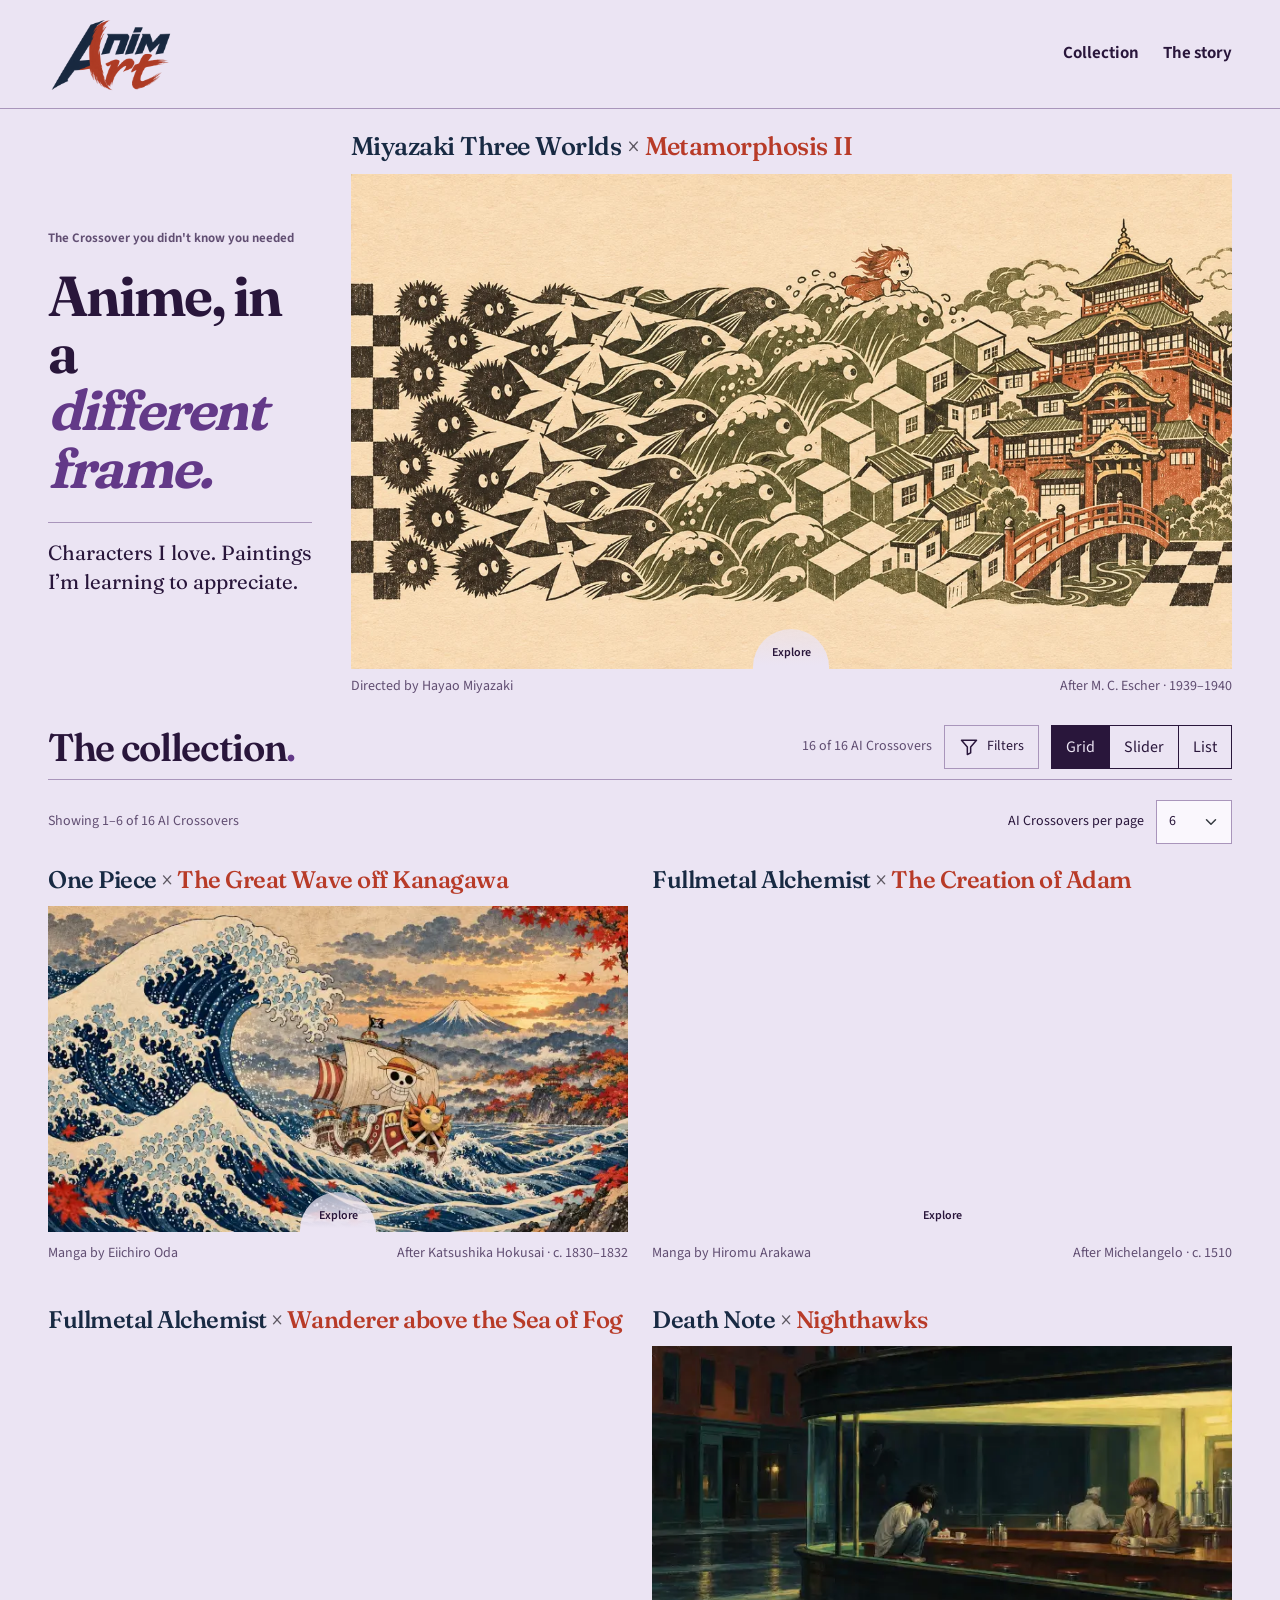
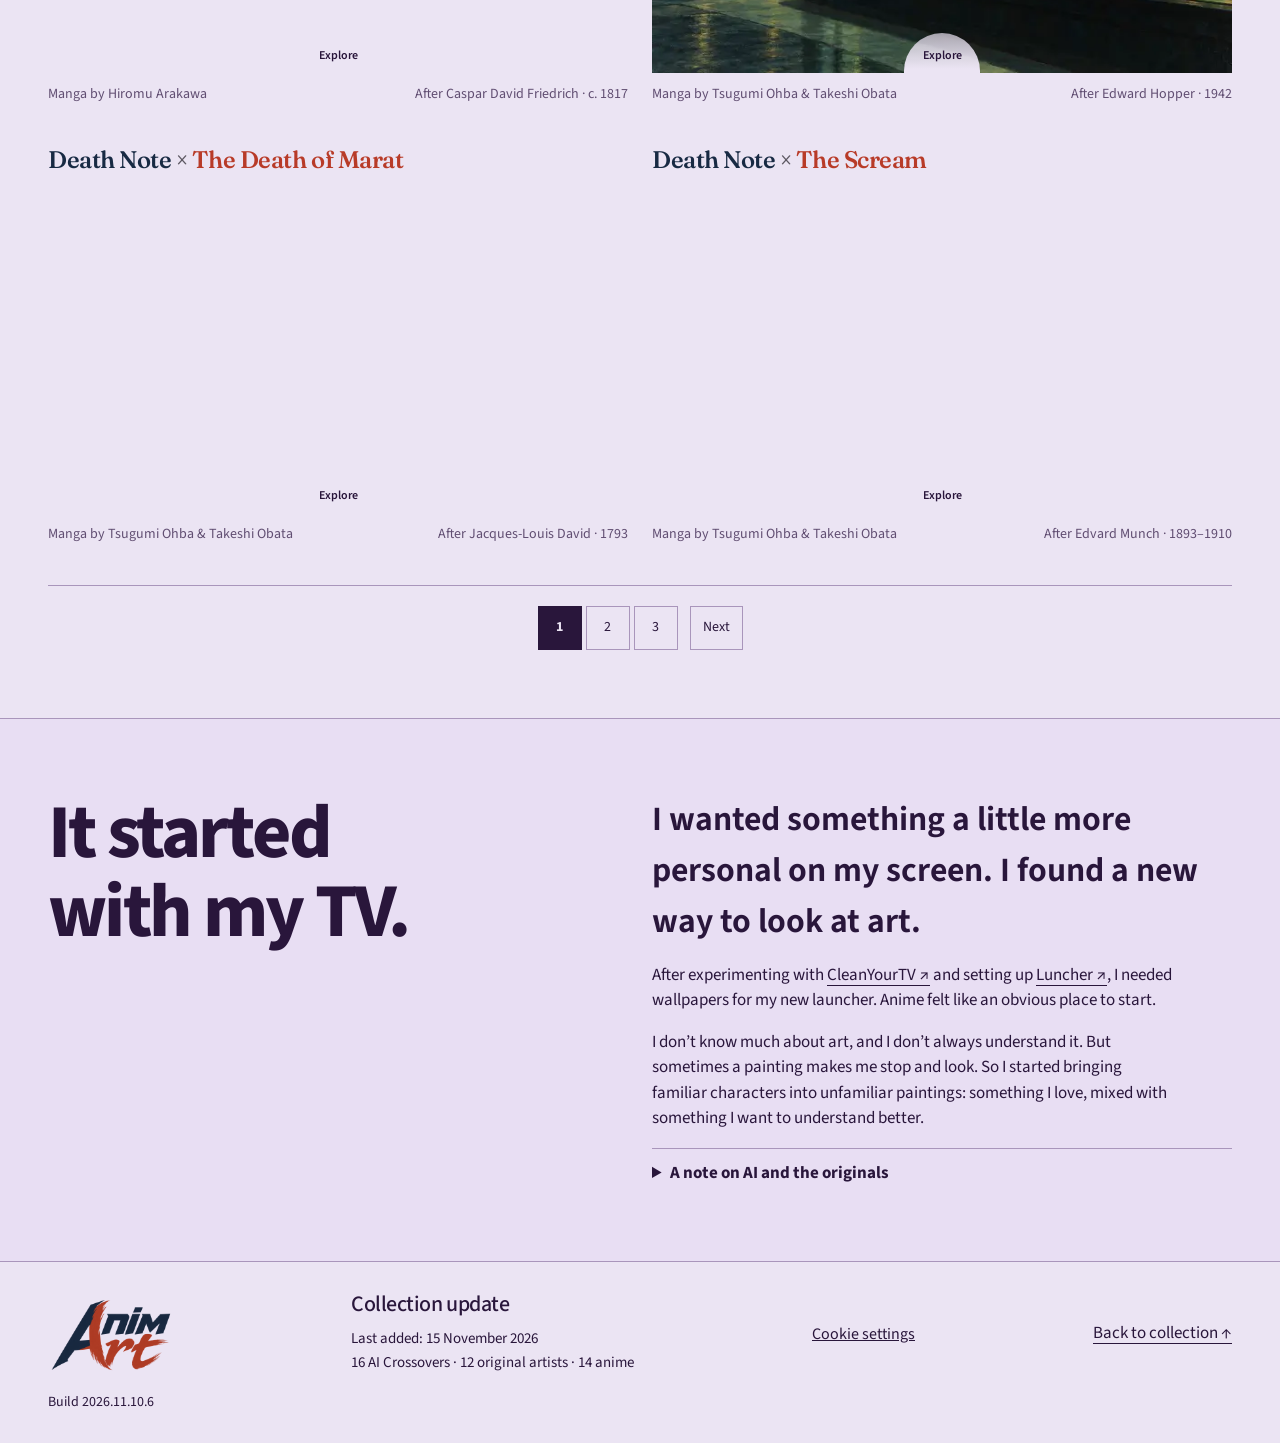
==== commit b4d9cc43: "Track gallery activity with PostHog and add timed cookie choices" ====
--- a/index.html
+++ b/index.html
@@ -5,10 +5,13 @@
 <title>Animart — Anime, in a different frame</title>
 <link rel="preload" as="script" href="vendor/cookieconsent-3.2.1/cookieconsent.umd.js">
 <script src="vendor/cookieconsent-3.2.1/cookieconsent.umd.js"></script>
+<script>
+    !function(t,e){var o,n,p,r;e.__SV||(window.posthog && window.posthog.__loaded)||(window.posthog=e,e._i=[],e.init=function(i,s,a){function g(t,e){var o=e.split(".");2==o.length&&(t=t[o[0]],e=o[1]),t[e]=function(){t.push([e].concat(Array.prototype.slice.call(arguments,0)))}}p||((p=t.createElement("script")).type="text/javascript",p.crossOrigin="anonymous",p.async=!0,p.src=s.api_host.replace(".i.posthog.com","-assets.i.posthog.com")+"/static/array.js",p.onerror=function(){p=null},(r=t.getElementsByTagName("script")[0]).parentNode.insertBefore(p,r));var u=e;for(void 0!==a?u=e[a]=[]:a="posthog",u.people=u.people||[],Object.defineProperty(u,"toString",{configurable:!0,enumerable:!0,writable:!0,value:function(t){var e="posthog";return"posthog"!==a&&(e+="."+a),t||(e+=" (stub)"),e}}),Object.defineProperty(u.people,"toString",{configurable:!0,enumerable:!0,writable:!0,value:function(){return u.toString(1)+".people (stub)"}}),o="Eh Rh Ph Oh Dh qh init yd bd dd fd Sd wc md xd ad Ed Ad Rd Pd Od Fd capture getExtension gr pd gd calculateEventProperties Dd register register_once register_for_session unregister unregister_for_session zd hd jd getFeatureFlag getFeatureFlagPayload getFeatureFlagResult getAllFeatureFlags isFeatureEnabled reloadFeatureFlags updateFlags updateEarlyAccessFeatureEnrollment getEarlyAccessFeatures on onFeatureFlags onSurveysLoaded onSessionId getSurveys getActiveMatchingSurveys onActiveMatchingSurveysChanged renderSurvey displaySurvey cancelPendingSurvey canRenderSurvey canRenderSurveyAsync Hd identify setPersonProperties unsetPersonProperties group resetGroups setPersonPropertiesForFlags resetGroupPropertiesForFlags setGroupPropertiesForFlags resetGroupPropertiesForFlags reset Ud shutdown setIdentity clearIdentity get_distinct_id getGroups get_session_id get_session_replay_url alias set_config startSessionRecording stopSessionRecording sessionRecordingStarted captureException addExceptionStep captureLog startExceptionAutocapture stopExceptionAutocapture loadToolbar get_property getSessionProperty qd Td createPersonProfile setInternalOrTestUser Bd Uh zh opt_in_capturing opt_out_capturing Hh has_opted_in_capturing has_opted_out_capturing get_explicit_consent_status is_capturing clear_opt_in_out_capturing $d debug kc Ds getPageViewId captureTraceFeedback captureTraceMetric rd".split(" "),n=0;n<o.length;n++)g(u,o[n]);e._i.push([i,s,a])},e.__SV=1)}(document,window.posthog||[]);
+</script>
 <script src="scripts/featured.js?v=2026.11.10.6"></script>
 <link rel="stylesheet" href="vendor/bootstrap.min.css">
 <link rel="stylesheet" href="vendor/cookieconsent-3.2.1/cookieconsent.css">
-<link rel="stylesheet" href="styles/site.css?v=2026.11.12.2">
+<link rel="stylesheet" href="styles/site.css?v=2026.11.16.4">
 <link rel="icon" href="favicon.svg">
 <meta name="theme-color" content="#29163b">
 <meta name="description" content="Anime meets art: a personal collection of AI Crossovers for TV wallpapers, with original artwork comparisons and generation prompts.">
@@ -150,8 +153,8 @@
 <div id="crossover-content">
 </div>
 </dialog>
-<script src="scripts/gallery.js?v=2026.11.12.2">
+<script src="scripts/gallery.js?v=2026.11.16.3">
 </script>
-<script defer src="scripts/cookieconsent-config.js"></script>
+<script defer src="scripts/cookieconsent-config.js?v=2026.11.16.4"></script>
 </body>
 </html>
--- a/styles/site.css
+++ b/styles/site.css
@@ -570,3 +570,56 @@
   .gallery-pagination .btn { padding-inline: 10px; }
   .pagination-pages { order: -1; flex-basis: 100%; }
 }
+#cc-main {
+  --cc-font-family: Source, sans-serif;
+  --cc-bg: var(--paper);
+  --cc-primary-color: var(--ink);
+  --cc-secondary-color: var(--ink);
+  --cc-btn-primary-bg: var(--ink);
+  --cc-btn-primary-hover-bg: var(--brand-art);
+  --cc-btn-secondary-bg: var(--archive-panel);
+  --cc-modal-border-radius: 0;
+  --cc-btn-border-radius: 0;
+}
+#cc-main .cm.cm--box {
+  max-width: 32em;
+  border: 1px solid var(--ink);
+}
+#cc-main .cm.cm--box::before {
+  content: "";
+  display: block;
+  position: absolute;
+  inset: 0 0 auto;
+  height: 2px;
+  background: var(--brand-art);
+  animation: cookie-countdown-drain var(--countdown-duration) linear forwards;
+  animation-play-state: var(--countdown-play-state, running);
+  transform-origin: left;
+  pointer-events: none;
+}
+@keyframes cookie-countdown-drain {
+  from { transform: scaleX(1); }
+  to { transform: scaleX(0); }
+}
+#cc-main #cookie-countdown {
+  font-variant-numeric: tabular-nums;
+}
+#cc-main .pm .pm__close-btn {
+  display: none;
+}
+#cc-main .cm .cm__texts {
+  min-height: 108px;
+  padding-right: 88px;
+  background: url('../Assets/branding/l-cookie-coffee.webp') right 12px bottom / auto 96px no-repeat;
+}
+#cc-main .cm .cm__title {
+  font: 550 1.5rem/1.1 Fraunces, serif;
+}
+@media (max-width: 480px) {
+  #cc-main .cm .cm__texts {
+    min-height: 84px;
+    padding-right: 64px;
+    background-size: auto 72px;
+    background-position: right 6px bottom;
+  }
+}
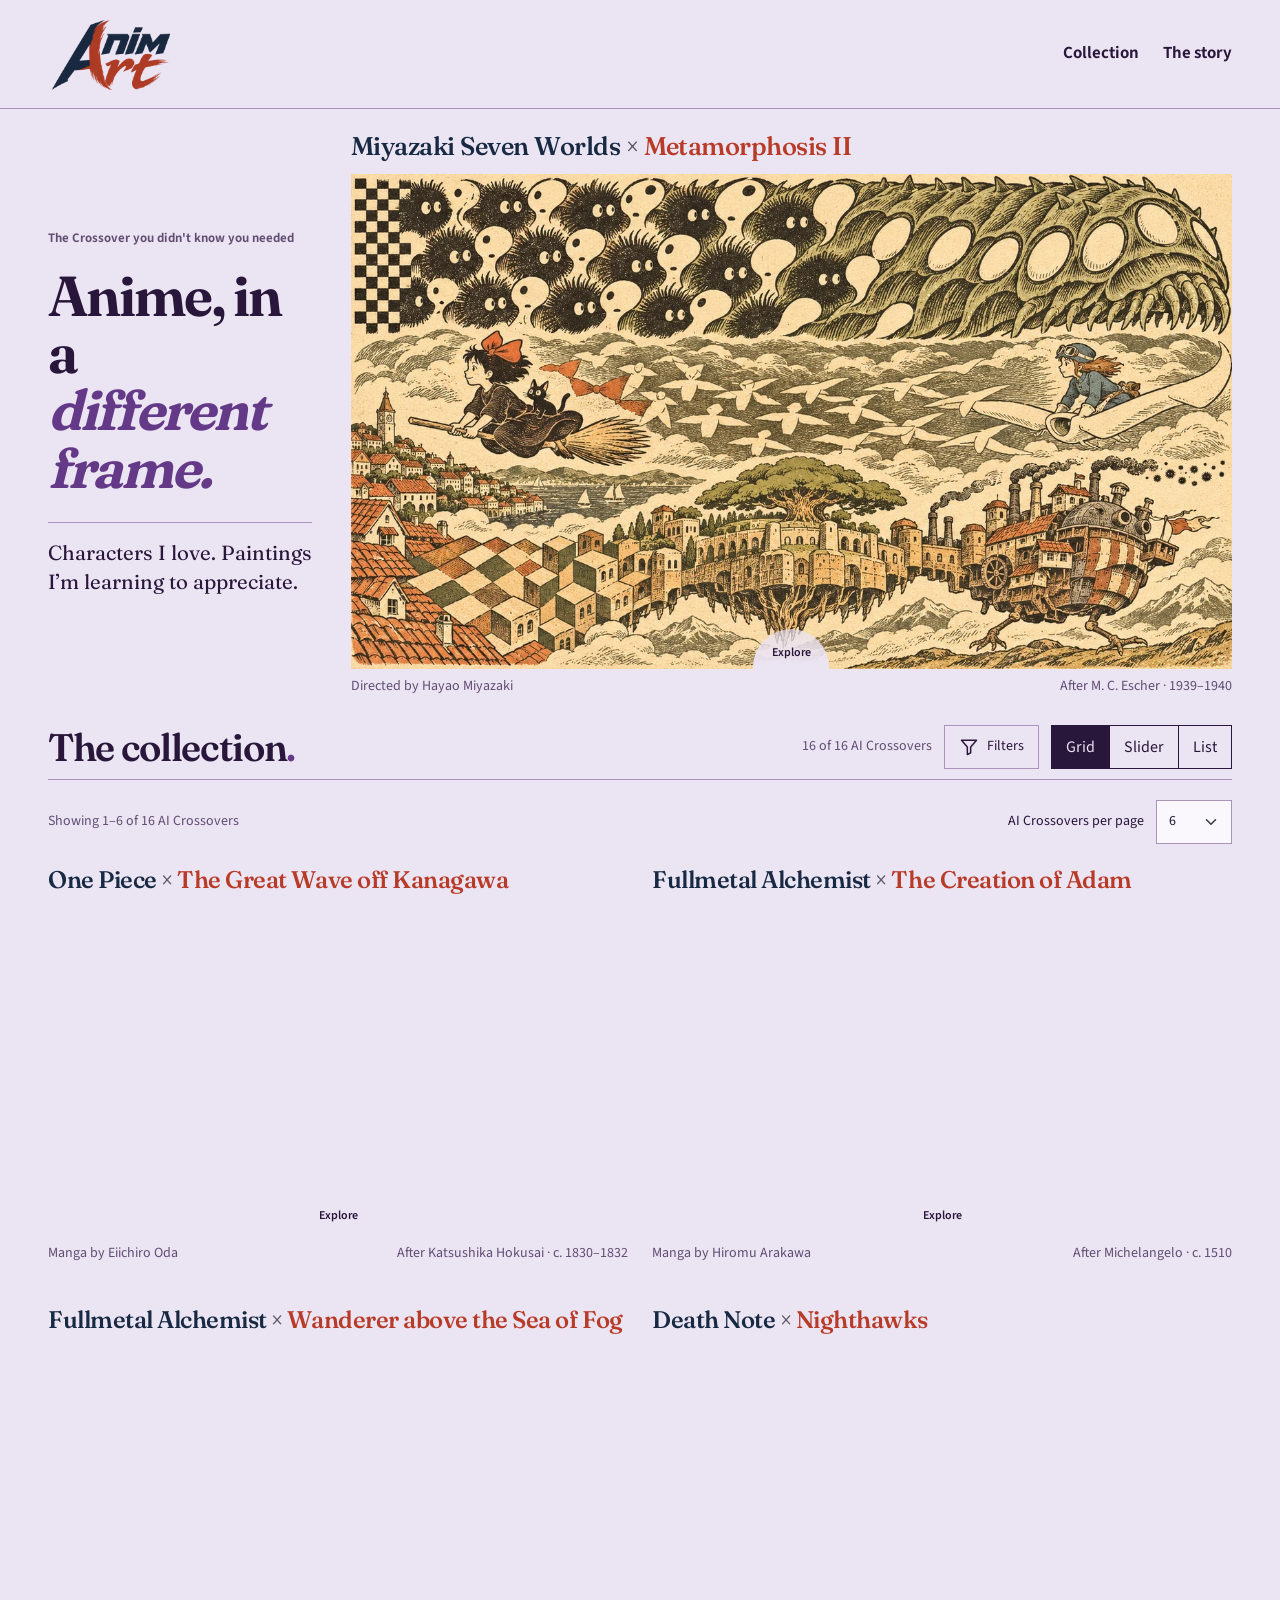
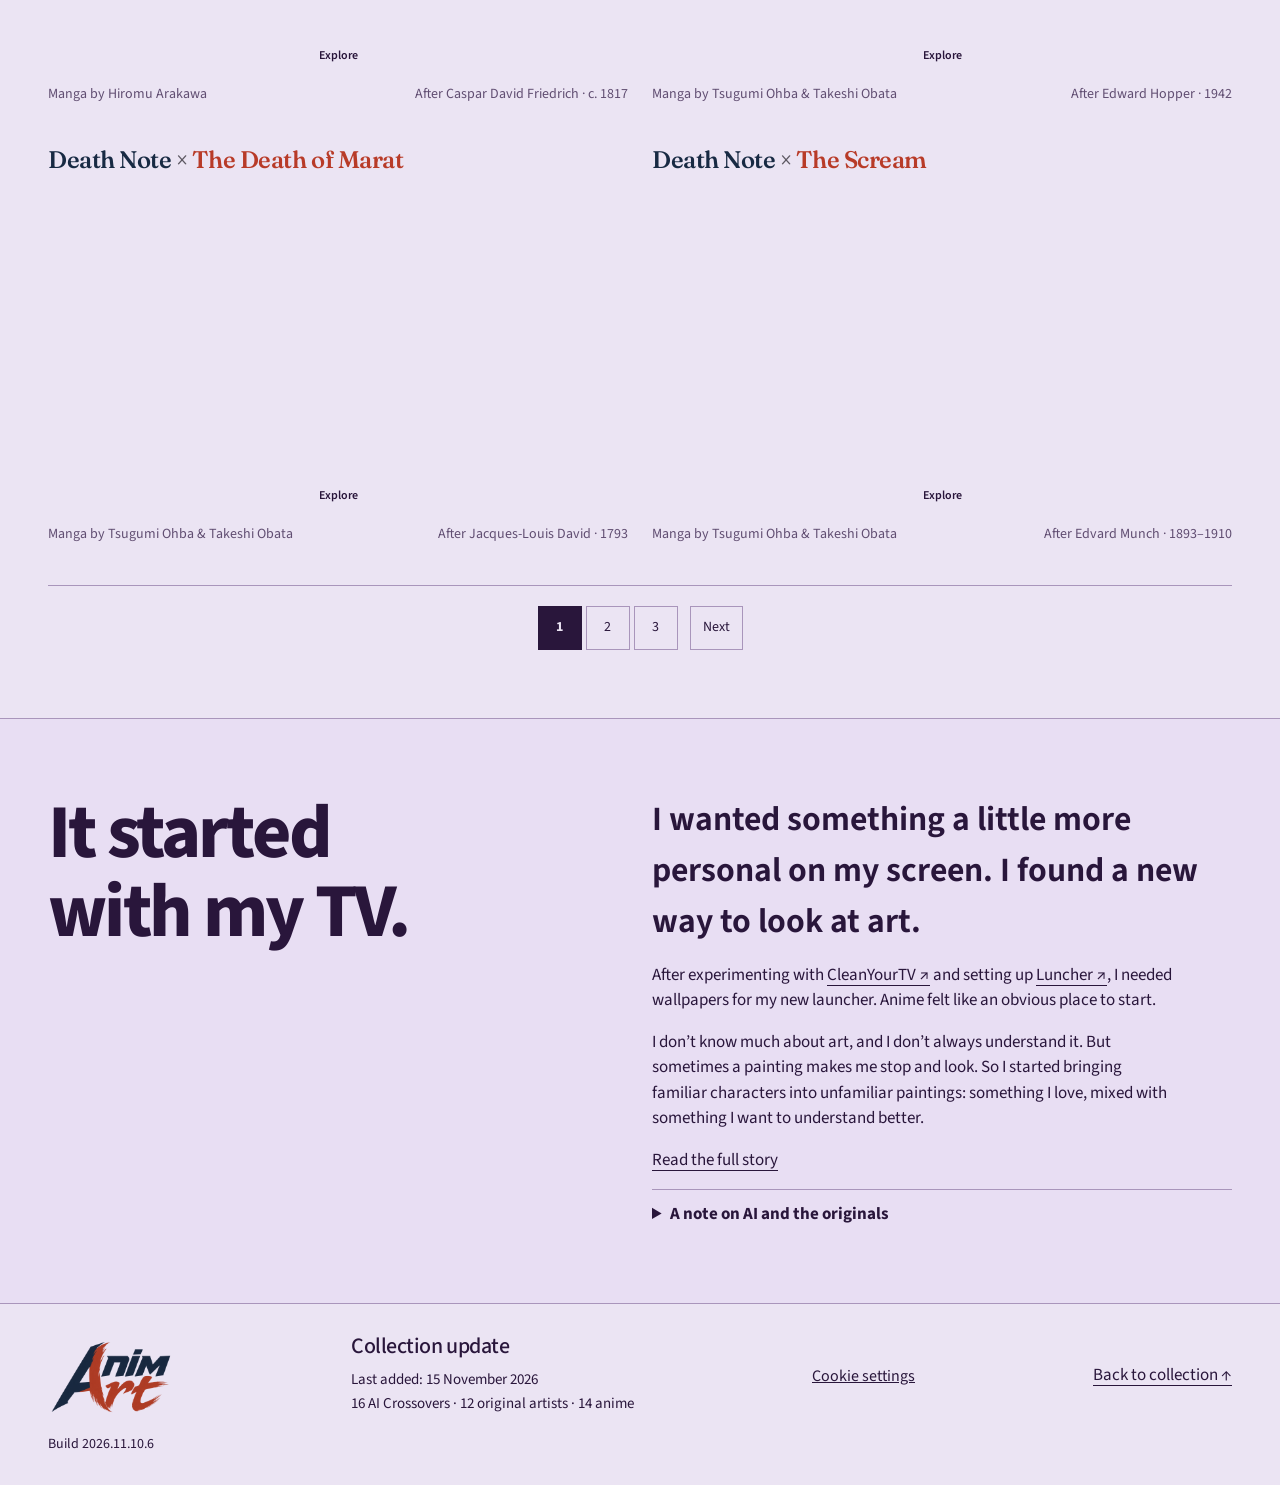
==== commit 84f1552c: "Add the Animart story page with linked TV launcher thumbnails" ====
--- a/index.html
+++ b/index.html
@@ -21,7 +21,7 @@
 <a class="brand" href="#" aria-label="Animart home"><img class="brand-logo" src="Assets/branding/animart-on-light-v1.png" width="1536" height="1024" alt="Animart"></a>
 <nav class="d-flex gap-4" aria-label="Main navigation">
 <a href="#collection">Collection</a>
-<a href="#story">The story</a>
+<a href="story.html">The story</a>
 </nav>
 </header>
 <main>
@@ -125,10 +125,11 @@
 <p class="lead">I wanted something a little more personal on my screen. I found a new way to look at art.</p>
           <p>After experimenting with <a href="https://cleanyour.tv/" target="_blank" rel="noopener noreferrer">CleanYourTV ↗</a> and setting up <a href="https://github.com/CVasilakis/luncher" target="_blank" rel="noopener noreferrer">Luncher ↗</a>, I needed wallpapers for my new launcher. Anime felt like an obvious place to start.</p>
           <p>I don’t know much about art, and I don’t always understand it. But sometimes a painting makes me stop and look. So I started bringing familiar characters into unfamiliar paintings: something I love, mixed with something I want to understand better.</p>
+          <p><a href="story.html">Read the full story</a></p>
           <details>
-<summary>A note on AI and the originals</summary>
+<summary>A note on AI and the originals</summary><div class="story-note-content">
 <p>These wallpapers are AI-generated personal experiments. Using AI to reinterpret human-made art is controversial, and I don’t want to gloss over that. The original artworks and the people behind them are part of the story here, with credits and links to learn more.</p>
-<p>This is an unofficial fan project. It isn’t affiliated with the artists’ estates, museums, anime creators, or rights holders. Image credits and source information are included with each piece.</p>
+<p>This is an unofficial fan project. It isn’t affiliated with the artists’ estates, museums, anime creators, or rights holders. Image credits and source information are included with each piece.</p></div>
 </details>
 </div>
 </div>
--- a/styles/site.css
+++ b/styles/site.css
@@ -117,6 +117,47 @@
 :root { --archive-rule: #a995bb; --archive-panel: #e8def3; --archive-muted: #614e72; }
 .brand { line-height: 1.15; letter-spacing: -.035em; }
 header nav a { font-weight: 650; }
+header nav a[aria-current="page"] { text-decoration: underline; }
+.full-story {
+  width: min(calc(100% - 3rem), 80ch);
+  margin-inline: auto;
+  padding-block: clamp(2rem, 3.5vw, 3.5rem);
+  font-size: clamp(1.125rem, 1.5vw, 1.25rem);
+  line-height: 1.6;
+}
+.full-story h1 {
+  max-width: 16ch;
+  margin-bottom: .65em;
+  font: 650 clamp(2.5rem, 5vw, 4.25rem)/1.05 Fraunces, serif;
+  text-wrap: balance;
+}
+.full-story h2 {
+  margin-block: 1.5em .5em;
+  font: 650 clamp(2rem, 4vw, 3rem)/1.1 Fraunces, serif;
+}
+.full-story article {
+  margin-bottom: 1.25em;
+  padding-bottom: .5em;
+  border-bottom: 1px solid var(--archive-rule);
+}
+.story-row + .story-row {
+  margin-top: clamp(2rem, 4vw, 4rem);
+  padding-top: clamp(2rem, 4vw, 4rem);
+  border-top: 1px solid var(--archive-rule);
+}
+.story-row h2 { margin-top: 0; }
+.story-row figure { margin: 0; }
+@media (min-width: 992px) {
+  .full-story { width: min(calc(100% - 6rem), 96rem); }
+  .story-row {
+    display: grid;
+    grid-template-columns: minmax(0, 5fr) minmax(0, 6fr);
+    gap: clamp(2rem, 4vw, 4.5rem);
+    align-items: center;
+  }
+  .story-row-reverse { grid-template-columns: minmax(0, 6fr) minmax(0, 5fr); }
+  .story-row-reverse figure { grid-area: 1 / 1; }
+}
 main > .opening { padding-block: 20px 0; }
 #archive-title { color: var(--archive-muted); font-weight: 650; }
 .featured-label { color: var(--archive-muted); }
@@ -152,6 +193,18 @@
 .story p { max-width: 65ch; }
 .story a, footer a { color: inherit; }
 .story details { border-top: 1px solid var(--archive-rule); padding-top: 12px; }
+@media (prefers-reduced-motion: no-preference) {
+  .story details::details-content {
+    display: grid;
+    grid-template-rows: 0fr;
+    opacity: 0;
+    transition: grid-template-rows 350ms cubic-bezier(.22,1,.36,1),
+                opacity 350ms cubic-bezier(.22,1,.36,1),
+                content-visibility 350ms allow-discrete;
+  }
+  .story details[open]::details-content { grid-template-rows: 1fr; opacity: 1; }
+  .story-note-content { min-height: 0; overflow: clip; }
+}
 .story summary { font-weight: 700; cursor: pointer; }
 .story :focus-visible, footer :focus-visible { outline-color: var(--red); }
 footer { background: var(--paper); color: var(--ink); border-color: var(--archive-rule); }
